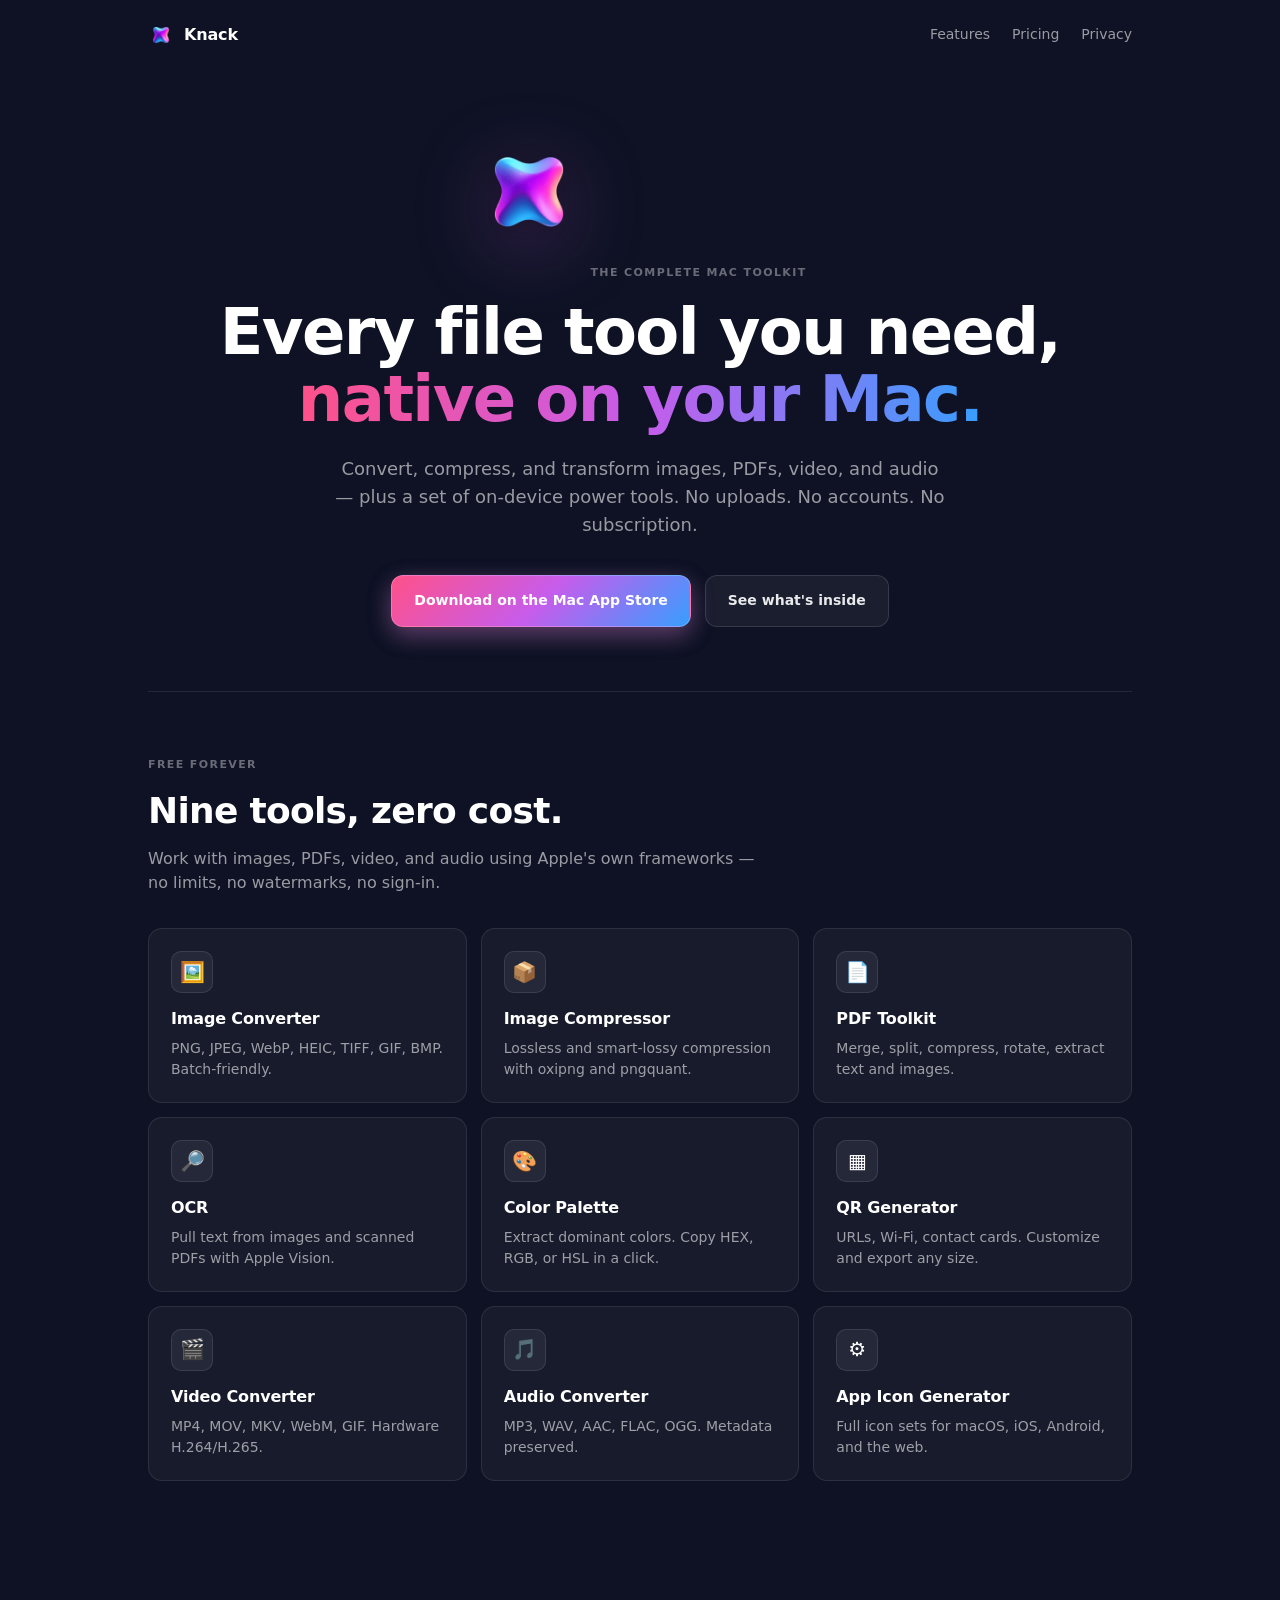
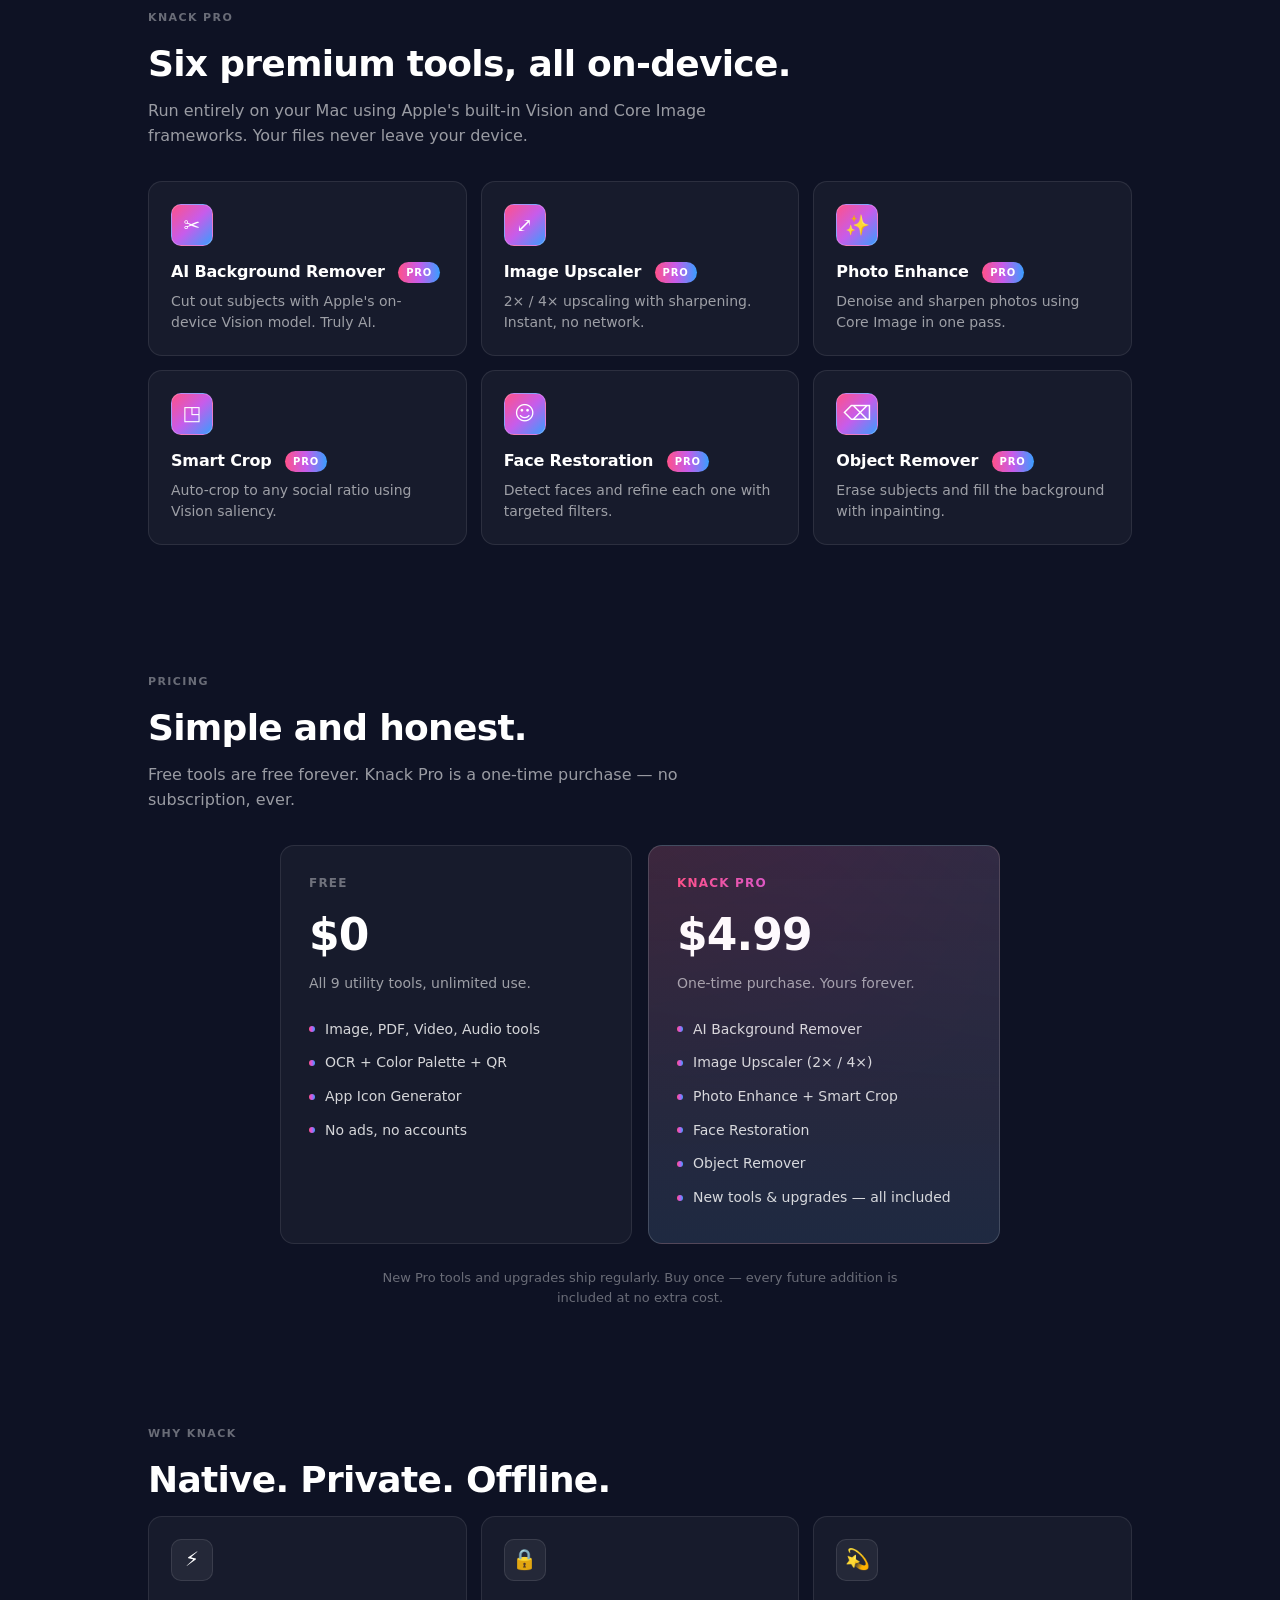
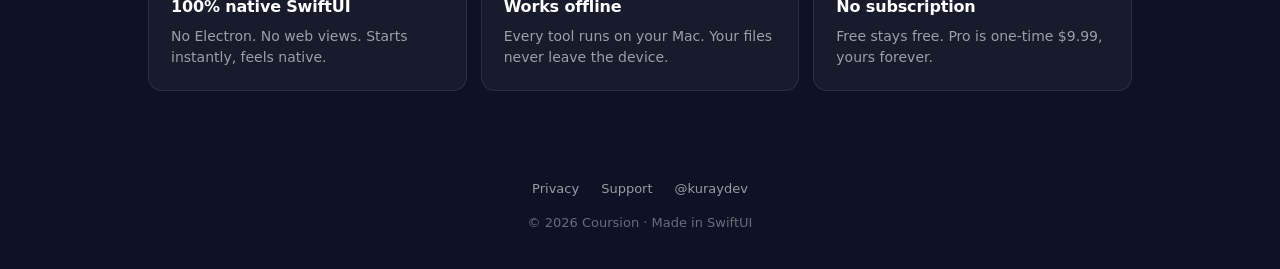
==== index.html @ 50372d1b "copy: drop 'AI' label from filter-based tools, price $4.99, add 'more to come' note Only tools genui" ====
<!doctype html>
<html lang="en">
<head>
  <meta charset="utf-8" />
  <meta name="viewport" content="width=device-width, initial-scale=1" />
  <title>Knack — The complete Mac toolkit</title>
  <meta name="description" content="15 native Mac tools for images, PDFs, video, and audio. Runs on-device. No uploads, no accounts, no subscription." />
  <link rel="icon" type="image/png" href="icon.png" />
  <link rel="apple-touch-icon" href="icon.png" />
  <link rel="stylesheet" href="styles.css" />
  <meta property="og:title" content="Knack — The complete Mac toolkit" />
  <meta property="og:description" content="15 native Mac tools. On-device. No uploads. No subscription. One-time $4.99." />
  <meta property="og:image" content="icon.png" />
  <meta name="theme-color" content="#0E1224" />
</head>
<body>
  <div class="bg"></div>

  <div class="container">
    <nav class="top">
      <div class="brand">
        <img src="icon.png" alt="Knack" />
        <span>Knack</span>
      </div>
      <div class="links">
        <a href="#features">Features</a>
        <a href="#pricing">Pricing</a>
        <a href="privacy.html">Privacy</a>
      </div>
    </nav>

    <header class="hero">
      <img class="app-icon" src="icon.png" alt="Knack app icon" />
      <div class="eyebrow">The complete Mac toolkit</div>
      <h1>Every file tool you need,<br /><span class="grad">native on your Mac.</span></h1>
      <p class="sub">
        Convert, compress, and transform images, PDFs, video, and audio — plus a
        set of on-device power tools. No uploads. No accounts. No subscription.
      </p>
      <div class="cta-row">
        <a class="btn primary" href="#" aria-disabled="true">Download on the Mac App Store</a>
        <a class="btn outline" href="#features">See what's inside</a>
      </div>
    </header>

    <hr class="sep" />

    <section id="features">
      <div class="section-label">Free forever</div>
      <h2>Nine tools, zero cost.</h2>
      <p class="lede">Work with images, PDFs, video, and audio using Apple's own frameworks — no limits, no watermarks, no sign-in.</p>

      <div class="grid">
        <div class="card">
          <div class="tile">🖼️</div>
          <h3>Image Converter</h3>
          <p>PNG, JPEG, WebP, HEIC, TIFF, GIF, BMP. Batch-friendly.</p>
        </div>
        <div class="card">
          <div class="tile">📦</div>
          <h3>Image Compressor</h3>
          <p>Lossless and smart-lossy compression with oxipng and pngquant.</p>
        </div>
        <div class="card">
          <div class="tile">📄</div>
          <h3>PDF Toolkit</h3>
          <p>Merge, split, compress, rotate, extract text and images.</p>
        </div>
        <div class="card">
          <div class="tile">🔎</div>
          <h3>OCR</h3>
          <p>Pull text from images and scanned PDFs with Apple Vision.</p>
        </div>
        <div class="card">
          <div class="tile">🎨</div>
          <h3>Color Palette</h3>
          <p>Extract dominant colors. Copy HEX, RGB, or HSL in a click.</p>
        </div>
        <div class="card">
          <div class="tile">▦</div>
          <h3>QR Generator</h3>
          <p>URLs, Wi-Fi, contact cards. Customize and export any size.</p>
        </div>
        <div class="card">
          <div class="tile">🎬</div>
          <h3>Video Converter</h3>
          <p>MP4, MOV, MKV, WebM, GIF. Hardware H.264/H.265.</p>
        </div>
        <div class="card">
          <div class="tile">🎵</div>
          <h3>Audio Converter</h3>
          <p>MP3, WAV, AAC, FLAC, OGG. Metadata preserved.</p>
        </div>
        <div class="card">
          <div class="tile">⚙️</div>
          <h3>App Icon Generator</h3>
          <p>Full icon sets for macOS, iOS, Android, and the web.</p>
        </div>
      </div>
    </section>

    <section>
      <div class="section-label">Knack Pro</div>
      <h2>Six premium tools, all on-device.</h2>
      <p class="lede">Run entirely on your Mac using Apple's built-in Vision and Core Image frameworks. Your files never leave your device.</p>

      <div class="grid">
        <div class="card">
          <div class="tile brand">✂︎</div>
          <h3>AI Background Remover <span class="pro-pill">Pro</span></h3>
          <p>Cut out subjects with Apple's on-device Vision model. Truly AI.</p>
        </div>
        <div class="card">
          <div class="tile brand">⤢</div>
          <h3>Image Upscaler <span class="pro-pill">Pro</span></h3>
          <p>2× / 4× upscaling with sharpening. Instant, no network.</p>
        </div>
        <div class="card">
          <div class="tile brand">✨</div>
          <h3>Photo Enhance <span class="pro-pill">Pro</span></h3>
          <p>Denoise and sharpen photos using Core Image in one pass.</p>
        </div>
        <div class="card">
          <div class="tile brand">◳</div>
          <h3>Smart Crop <span class="pro-pill">Pro</span></h3>
          <p>Auto-crop to any social ratio using Vision saliency.</p>
        </div>
        <div class="card">
          <div class="tile brand">☺</div>
          <h3>Face Restoration <span class="pro-pill">Pro</span></h3>
          <p>Detect faces and refine each one with targeted filters.</p>
        </div>
        <div class="card">
          <div class="tile brand">⌫</div>
          <h3>Object Remover <span class="pro-pill">Pro</span></h3>
          <p>Erase subjects and fill the background with inpainting.</p>
        </div>
      </div>
    </section>

    <section id="pricing">
      <div class="section-label">Pricing</div>
      <h2>Simple and honest.</h2>
      <p class="lede">Free tools are free forever. Knack Pro is a one-time purchase — no subscription, ever.</p>

      <div class="price-wrap">
        <div class="price">
          <div class="tier">Free</div>
          <div class="amount">$0</div>
          <p class="note">All 9 utility tools, unlimited use.</p>
          <ul>
            <li>Image, PDF, Video, Audio tools</li>
            <li>OCR + Color Palette + QR</li>
            <li>App Icon Generator</li>
            <li>No ads, no accounts</li>
          </ul>
        </div>
        <div class="price pro">
          <div class="tier">Knack Pro</div>
          <div class="amount">$4.99</div>
          <p class="note">One-time purchase. Yours forever.</p>
          <ul>
            <li>AI Background Remover</li>
            <li>Image Upscaler (2× / 4×)</li>
            <li>Photo Enhance + Smart Crop</li>
            <li>Face Restoration</li>
            <li>Object Remover</li>
            <li>New tools &amp; upgrades — all included</li>
          </ul>
        </div>
      </div>

      <p style="text-align:center;color:var(--text-tertiary);font-size:13px;margin-top:24px;max-width:560px;margin-left:auto;margin-right:auto;">
        New Pro tools and upgrades ship regularly. Buy once — every future addition is
        included at no extra cost.
      </p>
    </section>

    <section class="tight">
      <div class="section-label">Why Knack</div>
      <h2>Native. Private. Offline.</h2>
      <div class="grid">
        <div class="card">
          <div class="tile">⚡️</div>
          <h3>100% native SwiftUI</h3>
          <p>No Electron. No web views. Starts instantly, feels native.</p>
        </div>
        <div class="card">
          <div class="tile">🔒</div>
          <h3>Works offline</h3>
          <p>Every tool runs on your Mac. Your files never leave the device.</p>
        </div>
        <div class="card">
          <div class="tile">💫</div>
          <h3>No subscription</h3>
          <p>Free stays free. Pro is one-time $9.99, yours forever.</p>
        </div>
      </div>
    </section>

    <footer>
      <div class="links">
        <a href="privacy.html">Privacy</a>
        <a href="mailto:kuraydev.io@gmail.com">Support</a>
        <a href="https://x.com/kuraydev" target="_blank" rel="noopener">@kuraydev</a>
      </div>
      <div>© 2026 Coursion · Made in SwiftUI</div>
    </footer>
  </div>
</body>
</html>
---- styles.css ----
/* ─── Knack landing — theme mirrors Sources/Knack/Theme.swift ─── */

:root {
  --bg-top:    #0E1224;
  --bg-mid:    #131530;
  --bg-bottom: #170F31;

  --text-primary:   #ffffff;
  --text-secondary: rgba(255, 255, 255, 0.58);
  --text-tertiary:  rgba(255, 255, 255, 0.38);

  --card-fill:        rgba(255, 255, 255, 0.04);
  --card-fill-strong: rgba(255, 255, 255, 0.06);
  --card-stroke:      rgba(255, 255, 255, 0.09);

  --brand-pink:   #FF5189;
  --brand-purple: #C75CEB;
  --brand-blue:   #389EFF;

  --brand-gradient:
    linear-gradient(90deg, var(--brand-pink), var(--brand-purple), var(--brand-blue));
  --brand-gradient-diag:
    linear-gradient(135deg, var(--brand-pink), var(--brand-purple), var(--brand-blue));
  --brand-soft:
    linear-gradient(90deg, rgba(255, 82, 140, 0.22), rgba(56, 158, 255, 0.22));

  --radius-card: 14px;
  --radius-btn:  12px;
}

* { box-sizing: border-box; }

html, body {
  margin: 0;
  padding: 0;
  background: var(--bg-top);
  color: var(--text-primary);
  font-family: -apple-system, BlinkMacSystemFont, "SF Pro Display", "SF Pro Text",
               "Inter", system-ui, sans-serif;
  font-size: 16px;
  line-height: 1.55;
  -webkit-font-smoothing: antialiased;
  -moz-osx-font-smoothing: grayscale;
}

/* ─── background: gradient + soft colored blooms ─── */

.bg {
  position: fixed;
  inset: 0;
  z-index: -1;
  background:
    radial-gradient(circle at 5% 0%,
      rgba(140, 77, 242, 0.22), transparent 52%),
    radial-gradient(circle at 100% 100%,
      rgba(255, 77, 140, 0.18), transparent 56%),
    radial-gradient(circle at 100% 20%,
      rgba(51, 141, 255, 0.12), transparent 46%),
    linear-gradient(135deg,
      var(--bg-top) 0%, var(--bg-mid) 50%, var(--bg-bottom) 100%);
}

/* ─── layout ─── */

.container {
  max-width: 1040px;
  margin: 0 auto;
  padding: 0 28px;
}

nav.top {
  display: flex;
  align-items: center;
  justify-content: space-between;
  padding: 22px 0 8px;
}

nav.top .brand {
  display: flex;
  align-items: center;
  gap: 10px;
  font-weight: 600;
  letter-spacing: -0.01em;
}

nav.top .brand img {
  width: 26px;
  height: 26px;
  border-radius: 6px;
}

nav.top .links {
  display: flex;
  gap: 22px;
}

nav.top a {
  color: var(--text-secondary);
  text-decoration: none;
  font-size: 14px;
  font-weight: 500;
  transition: color 0.15s;
}
nav.top a:hover { color: var(--text-primary); }

/* ─── hero ─── */

.hero {
  text-align: center;
  padding: 80px 0 64px;
}

.hero .app-icon {
  width: 112px;
  height: 112px;
  border-radius: 24px;
  margin-bottom: 28px;
  filter: drop-shadow(0 16px 40px rgba(199, 92, 235, 0.35))
          drop-shadow(0 4px 12px rgba(0, 0, 0, 0.4));
}

.hero .eyebrow {
  display: inline-block;
  font-size: 11px;
  font-weight: 600;
  letter-spacing: 1.4px;
  text-transform: uppercase;
  color: var(--text-tertiary);
  margin-bottom: 18px;
}

.hero h1 {
  font-size: clamp(40px, 6vw, 64px);
  font-weight: 700;
  letter-spacing: -0.025em;
  line-height: 1.05;
  margin: 0 0 22px;
}

.hero h1 .grad {
  background: var(--brand-gradient);
  -webkit-background-clip: text;
  background-clip: text;
  color: transparent;
}

.hero p.sub {
  font-size: 18px;
  color: var(--text-secondary);
  max-width: 620px;
  margin: 0 auto 36px;
}

/* ─── buttons ─── */

.cta-row {
  display: flex;
  gap: 14px;
  justify-content: center;
  flex-wrap: wrap;
}

.btn {
  display: inline-flex;
  align-items: center;
  gap: 10px;
  padding: 14px 22px;
  border-radius: var(--radius-btn);
  font-size: 14px;
  font-weight: 600;
  text-decoration: none;
  color: #fff;
  border: 1px solid rgba(255, 255, 255, 0.22);
  cursor: pointer;
  transition: transform 0.12s ease, opacity 0.12s ease;
}

.btn.primary {
  background: var(--brand-gradient-diag);
  box-shadow:
    0 8px 24px rgba(255, 82, 140, 0.32),
    0 8px 24px rgba(56, 158, 255, 0.22);
}

.btn.primary:hover { transform: translateY(-1px); }
.btn.primary:active { transform: translateY(0) scale(0.98); }

.btn.outline {
  background: rgba(255, 255, 255, 0.05);
  border-color: rgba(255, 255, 255, 0.12);
  color: rgba(255, 255, 255, 0.9);
}
.btn.outline:hover { background: rgba(255, 255, 255, 0.09); }

/* ─── section headers ─── */

.section-label {
  font-size: 11px;
  font-weight: 600;
  letter-spacing: 1.4px;
  text-transform: uppercase;
  color: var(--text-tertiary);
  margin-bottom: 10px;
}

section h2 {
  font-size: clamp(28px, 4vw, 36px);
  font-weight: 700;
  letter-spacing: -0.02em;
  margin: 0 0 8px;
}

section p.lede {
  color: var(--text-secondary);
  margin: 0 0 32px;
  max-width: 620px;
}

/* ─── card grids ─── */

.grid {
  display: grid;
  gap: 14px;
  grid-template-columns: repeat(auto-fit, minmax(260px, 1fr));
}

.card {
  background: var(--card-fill);
  border: 1px solid var(--card-stroke);
  border-radius: var(--radius-card);
  padding: 22px;
  transition: background 0.2s, transform 0.2s, border-color 0.2s;
}

.card:hover {
  background: var(--card-fill-strong);
  border-color: rgba(255, 255, 255, 0.14);
  transform: translateY(-2px);
}

.card .tile {
  width: 42px;
  height: 42px;
  border-radius: 10px;
  display: grid;
  place-items: center;
  margin-bottom: 14px;
  background: rgba(255, 255, 255, 0.06);
  border: 1px solid rgba(255, 255, 255, 0.10);
  font-size: 20px;
}

.card .tile.brand { background: var(--brand-gradient-diag); border-color: rgba(255,255,255,0.22); }

.card h3 {
  font-size: 16px;
  margin: 0 0 6px;
  font-weight: 600;
  letter-spacing: -0.01em;
}

.card p {
  margin: 0;
  color: var(--text-secondary);
  font-size: 14px;
  line-height: 1.5;
}

.card .pro-pill {
  display: inline-block;
  font-size: 10px;
  font-weight: 600;
  letter-spacing: 0.8px;
  text-transform: uppercase;
  padding: 3px 8px;
  border-radius: 999px;
  background: var(--brand-gradient);
  margin-left: 8px;
  vertical-align: middle;
}

/* ─── pricing ─── */

.price-wrap {
  display: grid;
  gap: 16px;
  grid-template-columns: 1fr 1fr;
  max-width: 720px;
  margin: 0 auto;
}

@media (max-width: 640px) {
  .price-wrap { grid-template-columns: 1fr; }
}

.price {
  background: var(--card-fill);
  border: 1px solid var(--card-stroke);
  border-radius: var(--radius-card);
  padding: 28px;
}

.price.pro {
  background:
    linear-gradient(180deg, rgba(255, 82, 140, 0.10), rgba(56, 158, 255, 0.08)),
    var(--card-fill-strong);
  border-color: rgba(255, 255, 255, 0.16);
  position: relative;
  overflow: hidden;
}

.price.pro::before {
  content: "";
  position: absolute;
  inset: 0;
  background: var(--brand-gradient);
  mask: linear-gradient(#000, transparent 70%);
  opacity: 0.05;
  pointer-events: none;
}

.price .tier {
  font-size: 12px;
  font-weight: 600;
  letter-spacing: 1.2px;
  text-transform: uppercase;
  color: var(--text-tertiary);
}

.price.pro .tier {
  background: var(--brand-gradient);
  -webkit-background-clip: text;
  background-clip: text;
  color: transparent;
}

.price .amount {
  font-size: 44px;
  font-weight: 700;
  letter-spacing: -0.02em;
  margin: 8px 0 4px;
}

.price .note {
  color: var(--text-secondary);
  font-size: 14px;
  margin: 0 0 18px;
}

.price ul {
  list-style: none;
  padding: 0;
  margin: 0;
}

.price li {
  padding: 6px 0;
  color: rgba(255, 255, 255, 0.82);
  font-size: 14px;
  display: flex;
  align-items: center;
  gap: 10px;
}

.price li::before {
  content: "";
  width: 6px;
  height: 6px;
  border-radius: 50%;
  background: var(--brand-gradient);
  flex-shrink: 0;
}

/* ─── section spacing ─── */

section {
  padding: 64px 0;
}

section.tight { padding: 40px 0; }

hr.sep {
  border: 0;
  height: 1px;
  background: var(--card-stroke);
  margin: 0;
}

/* ─── footer ─── */

footer {
  padding: 48px 0 36px;
  color: var(--text-tertiary);
  font-size: 13px;
  text-align: center;
}

footer .links {
  display: flex;
  justify-content: center;
  gap: 22px;
  margin-bottom: 14px;
}

footer a {
  color: var(--text-secondary);
  text-decoration: none;
}
footer a:hover { color: var(--text-primary); }

/* ─── prose (privacy page) ─── */

.prose {
  max-width: 720px;
  margin: 0 auto;
  padding: 40px 0 24px;
}

.prose h1 {
  font-size: clamp(32px, 4.5vw, 44px);
  font-weight: 700;
  letter-spacing: -0.02em;
  margin: 0 0 8px;
}

.prose .updated {
  color: var(--text-tertiary);
  font-size: 13px;
  margin-bottom: 32px;
}

.prose h2 {
  font-size: 20px;
  font-weight: 600;
  letter-spacing: -0.01em;
  margin: 36px 0 10px;
}

.prose p, .prose li {
  color: rgba(255, 255, 255, 0.78);
  font-size: 15.5px;
  line-height: 1.65;
}

.prose strong { color: var(--text-primary); }

.prose a {
  color: #fff;
  text-decoration: underline;
  text-decoration-color: rgba(199, 92, 235, 0.6);
  text-underline-offset: 3px;
}

.prose a:hover {
  text-decoration-color: var(--brand-pink);
}
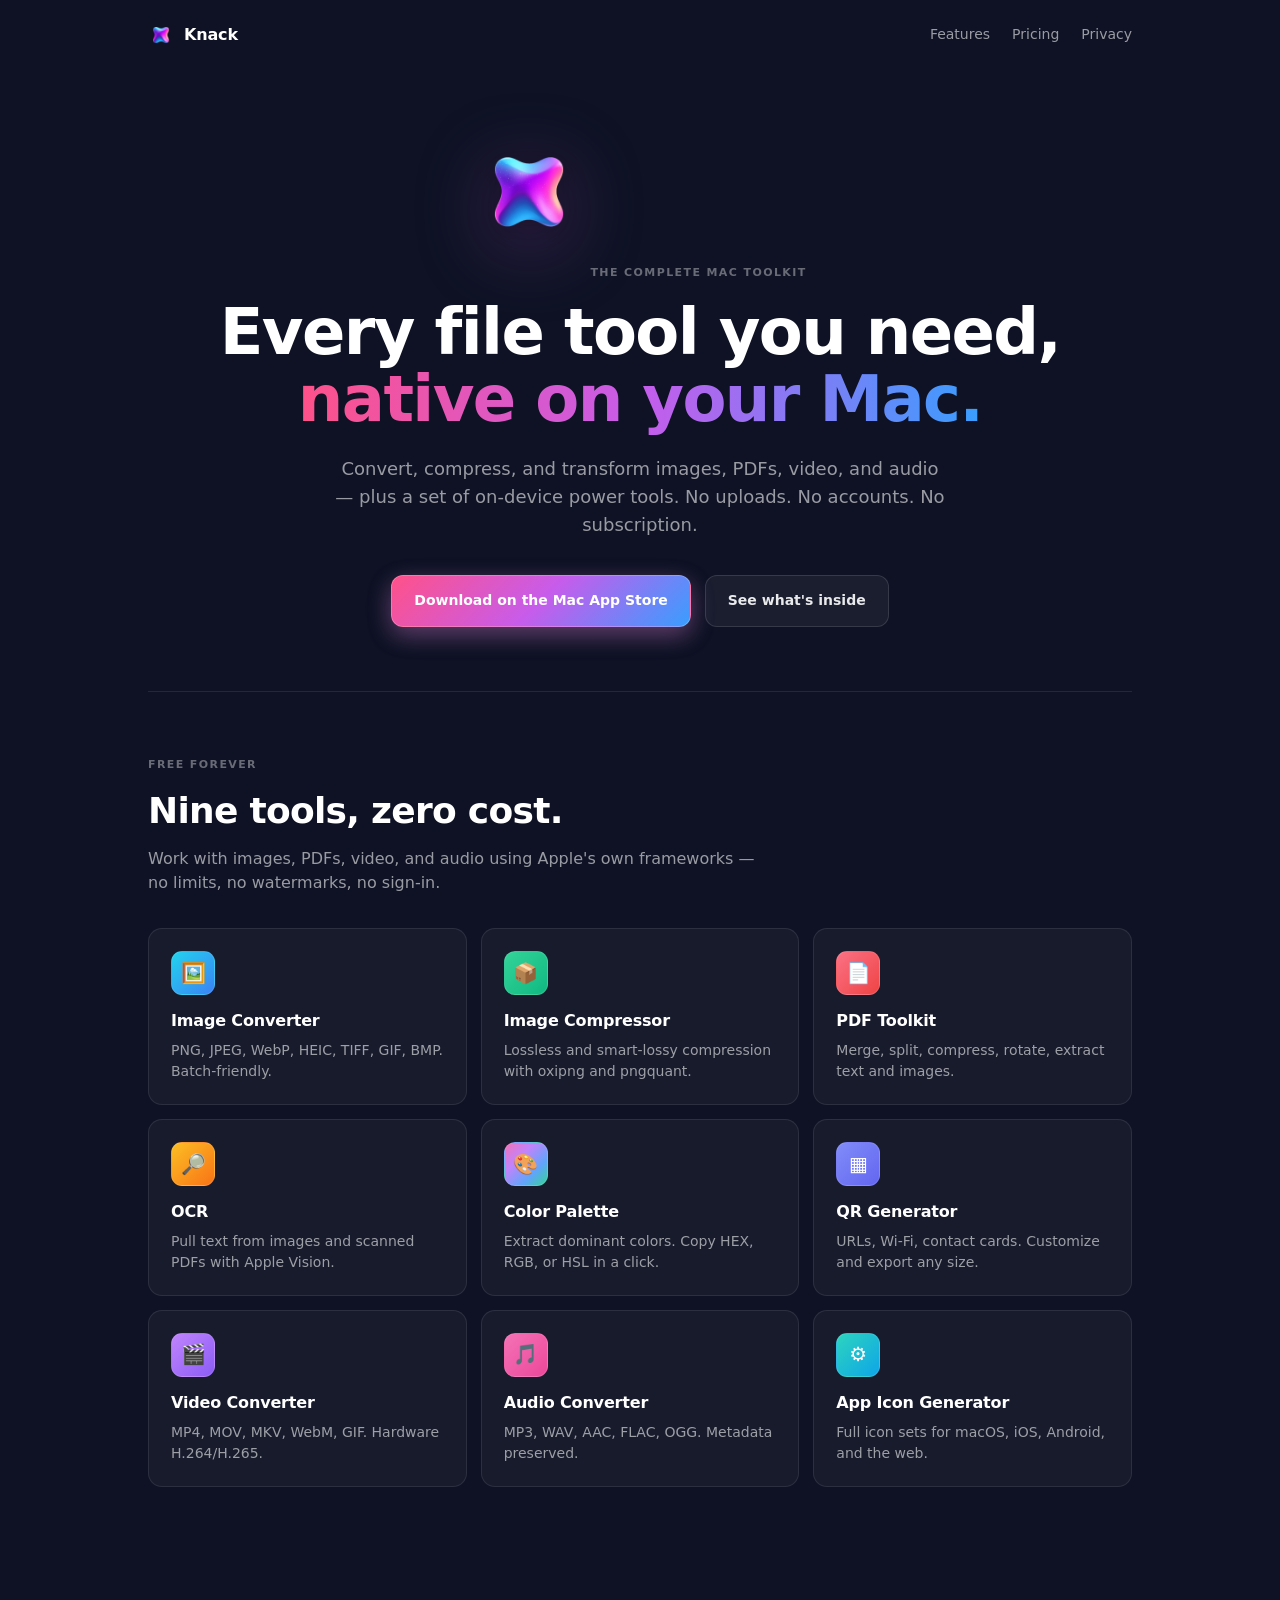
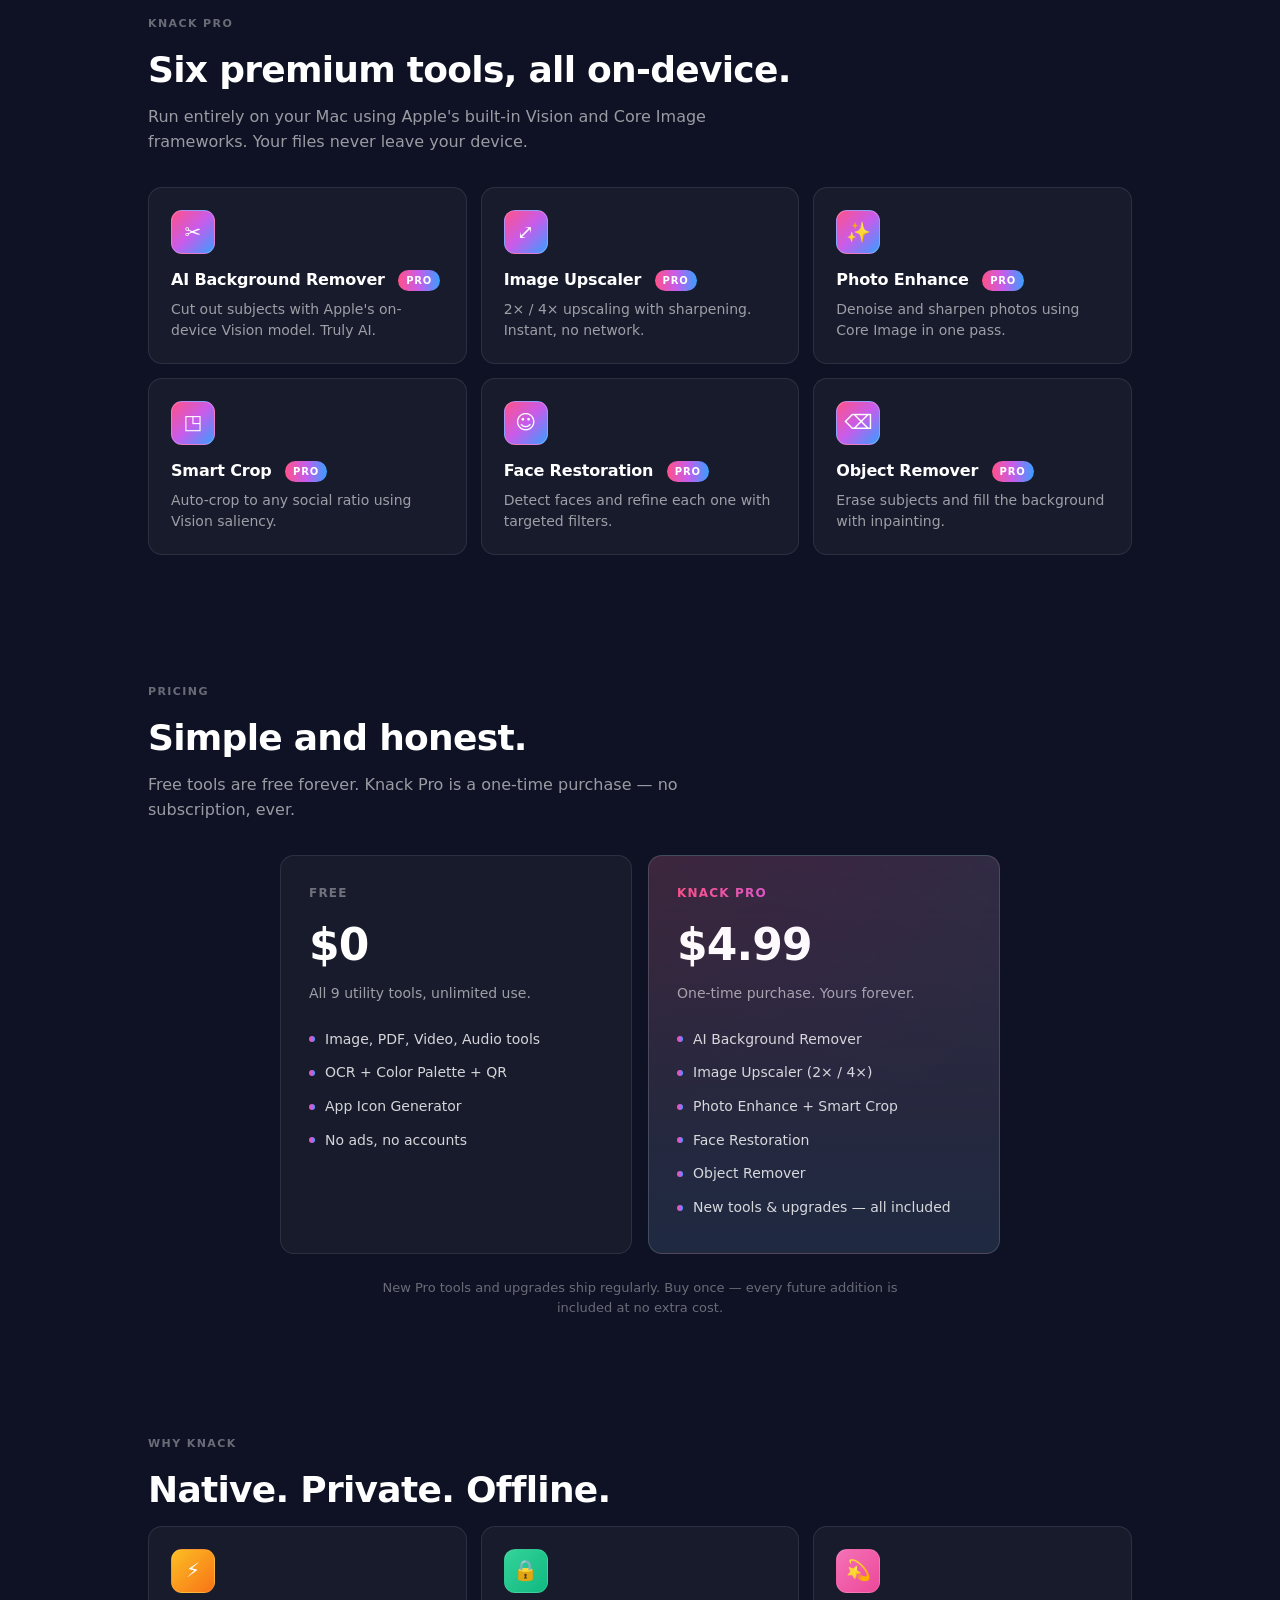
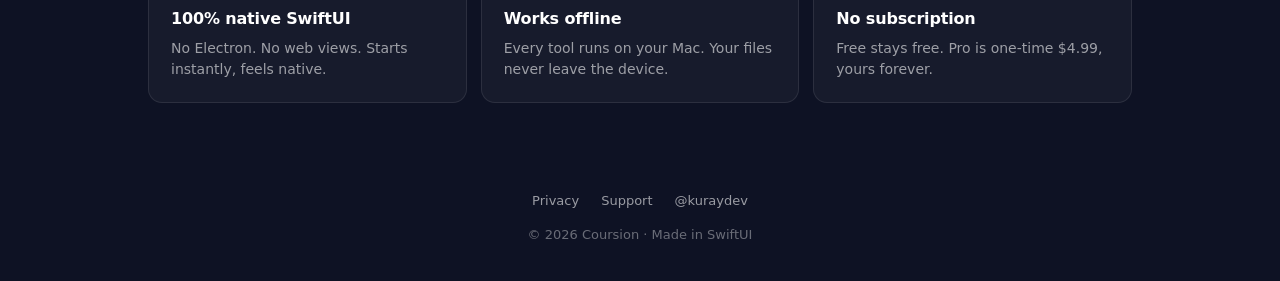
==== commit 434c0382: "ui: colored tool tiles with hover lift, glow, and tilt Each tile now has a category-coded gradient (" ====
--- a/index.html
+++ b/index.html
@@ -52,47 +52,47 @@
 
       <div class="grid">
         <div class="card">
-          <div class="tile">🖼️</div>
+          <div class="tile c-cyan">🖼️</div>
           <h3>Image Converter</h3>
           <p>PNG, JPEG, WebP, HEIC, TIFF, GIF, BMP. Batch-friendly.</p>
         </div>
         <div class="card">
-          <div class="tile">📦</div>
+          <div class="tile c-green">📦</div>
           <h3>Image Compressor</h3>
           <p>Lossless and smart-lossy compression with oxipng and pngquant.</p>
         </div>
         <div class="card">
-          <div class="tile">📄</div>
+          <div class="tile c-red">📄</div>
           <h3>PDF Toolkit</h3>
           <p>Merge, split, compress, rotate, extract text and images.</p>
         </div>
         <div class="card">
-          <div class="tile">🔎</div>
+          <div class="tile c-amber">🔎</div>
           <h3>OCR</h3>
           <p>Pull text from images and scanned PDFs with Apple Vision.</p>
         </div>
         <div class="card">
-          <div class="tile">🎨</div>
+          <div class="tile c-rainbow">🎨</div>
           <h3>Color Palette</h3>
           <p>Extract dominant colors. Copy HEX, RGB, or HSL in a click.</p>
         </div>
         <div class="card">
-          <div class="tile">▦</div>
+          <div class="tile c-indigo">▦</div>
           <h3>QR Generator</h3>
           <p>URLs, Wi-Fi, contact cards. Customize and export any size.</p>
         </div>
         <div class="card">
-          <div class="tile">🎬</div>
+          <div class="tile c-violet">🎬</div>
           <h3>Video Converter</h3>
           <p>MP4, MOV, MKV, WebM, GIF. Hardware H.264/H.265.</p>
         </div>
         <div class="card">
-          <div class="tile">🎵</div>
+          <div class="tile c-pink">🎵</div>
           <h3>Audio Converter</h3>
           <p>MP3, WAV, AAC, FLAC, OGG. Metadata preserved.</p>
         </div>
         <div class="card">
-          <div class="tile">⚙️</div>
+          <div class="tile c-teal">⚙️</div>
           <h3>App Icon Generator</h3>
           <p>Full icon sets for macOS, iOS, Android, and the web.</p>
         </div>
@@ -181,19 +181,19 @@
       <h2>Native. Private. Offline.</h2>
       <div class="grid">
         <div class="card">
-          <div class="tile">⚡️</div>
+          <div class="tile c-amber">⚡️</div>
           <h3>100% native SwiftUI</h3>
           <p>No Electron. No web views. Starts instantly, feels native.</p>
         </div>
         <div class="card">
-          <div class="tile">🔒</div>
+          <div class="tile c-green">🔒</div>
           <h3>Works offline</h3>
           <p>Every tool runs on your Mac. Your files never leave the device.</p>
         </div>
         <div class="card">
-          <div class="tile">💫</div>
+          <div class="tile c-pink">💫</div>
           <h3>No subscription</h3>
-          <p>Free stays free. Pro is one-time $9.99, yours forever.</p>
+          <p>Free stays free. Pro is one-time $4.99, yours forever.</p>
         </div>
       </div>
     </section>
--- a/styles.css
+++ b/styles.css
@@ -225,32 +225,104 @@
 }
 
 .card {
+  position: relative;
   background: var(--card-fill);
   border: 1px solid var(--card-stroke);
   border-radius: var(--radius-card);
   padding: 22px;
-  transition: background 0.2s, transform 0.2s, border-color 0.2s;
-}
+  overflow: hidden;
+  transition:
+    background 0.25s ease,
+    border-color 0.25s ease,
+    transform 0.35s cubic-bezier(0.2, 0.8, 0.2, 1),
+    box-shadow 0.35s ease;
+}
+
+/* Soft glow overlay that fades in on hover, tinted by each tile's accent */
+.card::before {
+  content: "";
+  position: absolute;
+  inset: 0;
+  border-radius: inherit;
+  background:
+    radial-gradient(circle at 0% 0%, var(--tile-glow, transparent), transparent 65%);
+  opacity: 0;
+  transition: opacity 0.4s ease;
+  pointer-events: none;
+  z-index: 0;
+}
+
+.card > * { position: relative; z-index: 1; }
 
 .card:hover {
   background: var(--card-fill-strong);
-  border-color: rgba(255, 255, 255, 0.14);
-  transform: translateY(-2px);
-}
+  border-color: rgba(255, 255, 255, 0.18);
+  transform: translateY(-4px);
+  box-shadow:
+    0 14px 32px rgba(0, 0, 0, 0.28),
+    0 0 0 1px var(--tile-ring, rgba(255, 255, 255, 0.08));
+}
+
+.card:hover::before { opacity: 0.55; }
 
 .card .tile {
-  width: 42px;
-  height: 42px;
-  border-radius: 10px;
+  width: 44px;
+  height: 44px;
+  border-radius: 11px;
   display: grid;
   place-items: center;
   margin-bottom: 14px;
   background: rgba(255, 255, 255, 0.06);
   border: 1px solid rgba(255, 255, 255, 0.10);
   font-size: 20px;
-}
-
-.card .tile.brand { background: var(--brand-gradient-diag); border-color: rgba(255,255,255,0.22); }
+  transition:
+    transform 0.35s cubic-bezier(0.2, 0.8, 0.2, 1),
+    box-shadow 0.35s ease,
+    border-color 0.25s ease;
+}
+
+.card:hover .tile {
+  transform: translateY(-1px) scale(1.06) rotate(-3deg);
+  border-color: rgba(255, 255, 255, 0.24);
+  box-shadow:
+    0 10px 24px var(--tile-glow, rgba(199, 92, 235, 0.4)),
+    inset 0 0 0 1px rgba(255, 255, 255, 0.06);
+}
+
+/* ─── tile color variants ─── */
+
+.tile.c-cyan    { background: linear-gradient(135deg, #22D3EE, #3B82F6); }
+.tile.c-green   { background: linear-gradient(135deg, #34D399, #10B981); }
+.tile.c-red     { background: linear-gradient(135deg, #FB7185, #EF4444); }
+.tile.c-amber   { background: linear-gradient(135deg, #FBBF24, #F97316); }
+.tile.c-rainbow { background: linear-gradient(135deg, #F472B6 0%, #C084FC 35%, #60A5FA 70%, #34D399 100%); }
+.tile.c-indigo  { background: linear-gradient(135deg, #818CF8, #6366F1); }
+.tile.c-violet  { background: linear-gradient(135deg, #C084FC, #8B5CF6); }
+.tile.c-pink    { background: linear-gradient(135deg, #F472B6, #EC4899); }
+.tile.c-teal    { background: linear-gradient(135deg, #2DD4BF, #0EA5E9); }
+
+/* Per-card glow color picked up by ::before + hover shadow */
+.card:has(.tile.c-cyan)    { --tile-glow: rgba(59, 130, 246, 0.45); --tile-ring: rgba(59, 130, 246, 0.28); }
+.card:has(.tile.c-green)   { --tile-glow: rgba(16, 185, 129, 0.45); --tile-ring: rgba(16, 185, 129, 0.26); }
+.card:has(.tile.c-red)     { --tile-glow: rgba(239, 68, 68, 0.45);  --tile-ring: rgba(239, 68, 68, 0.26); }
+.card:has(.tile.c-amber)   { --tile-glow: rgba(249, 115, 22, 0.45); --tile-ring: rgba(249, 115, 22, 0.26); }
+.card:has(.tile.c-rainbow) { --tile-glow: rgba(192, 132, 252, 0.45); --tile-ring: rgba(192, 132, 252, 0.26); }
+.card:has(.tile.c-indigo)  { --tile-glow: rgba(99, 102, 241, 0.45); --tile-ring: rgba(99, 102, 241, 0.26); }
+.card:has(.tile.c-violet)  { --tile-glow: rgba(139, 92, 246, 0.45); --tile-ring: rgba(139, 92, 246, 0.26); }
+.card:has(.tile.c-pink)    { --tile-glow: rgba(236, 72, 153, 0.45); --tile-ring: rgba(236, 72, 153, 0.26); }
+.card:has(.tile.c-teal)    { --tile-glow: rgba(14, 165, 233, 0.45); --tile-ring: rgba(14, 165, 233, 0.26); }
+.card:has(.tile.brand)     { --tile-glow: rgba(199, 92, 235, 0.5);  --tile-ring: rgba(199, 92, 235, 0.32); }
+
+.card .tile.brand {
+  background: var(--brand-gradient-diag);
+  border-color: rgba(255, 255, 255, 0.22);
+}
+
+@media (prefers-reduced-motion: reduce) {
+  .card, .card .tile, .card::before { transition: none !important; }
+  .card:hover { transform: none; }
+  .card:hover .tile { transform: none; }
+}
 
 .card h3 {
   font-size: 16px;
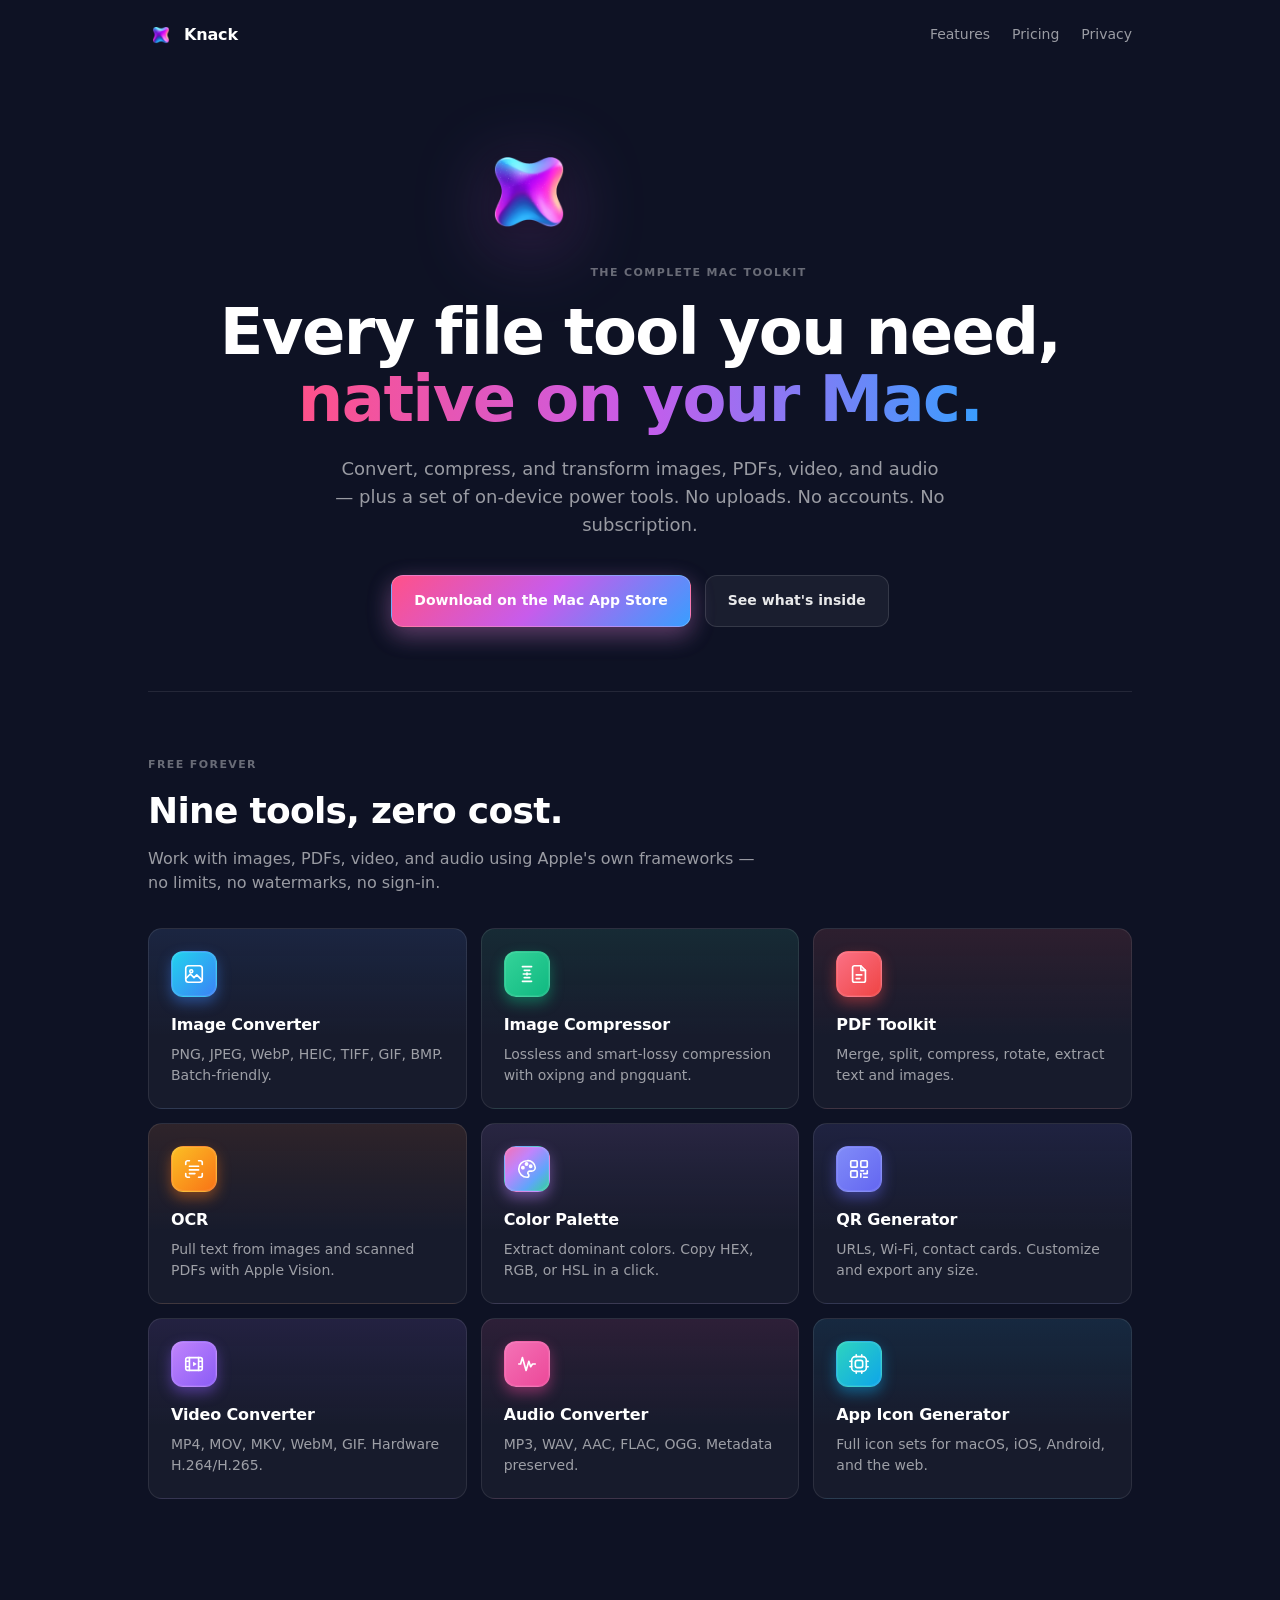
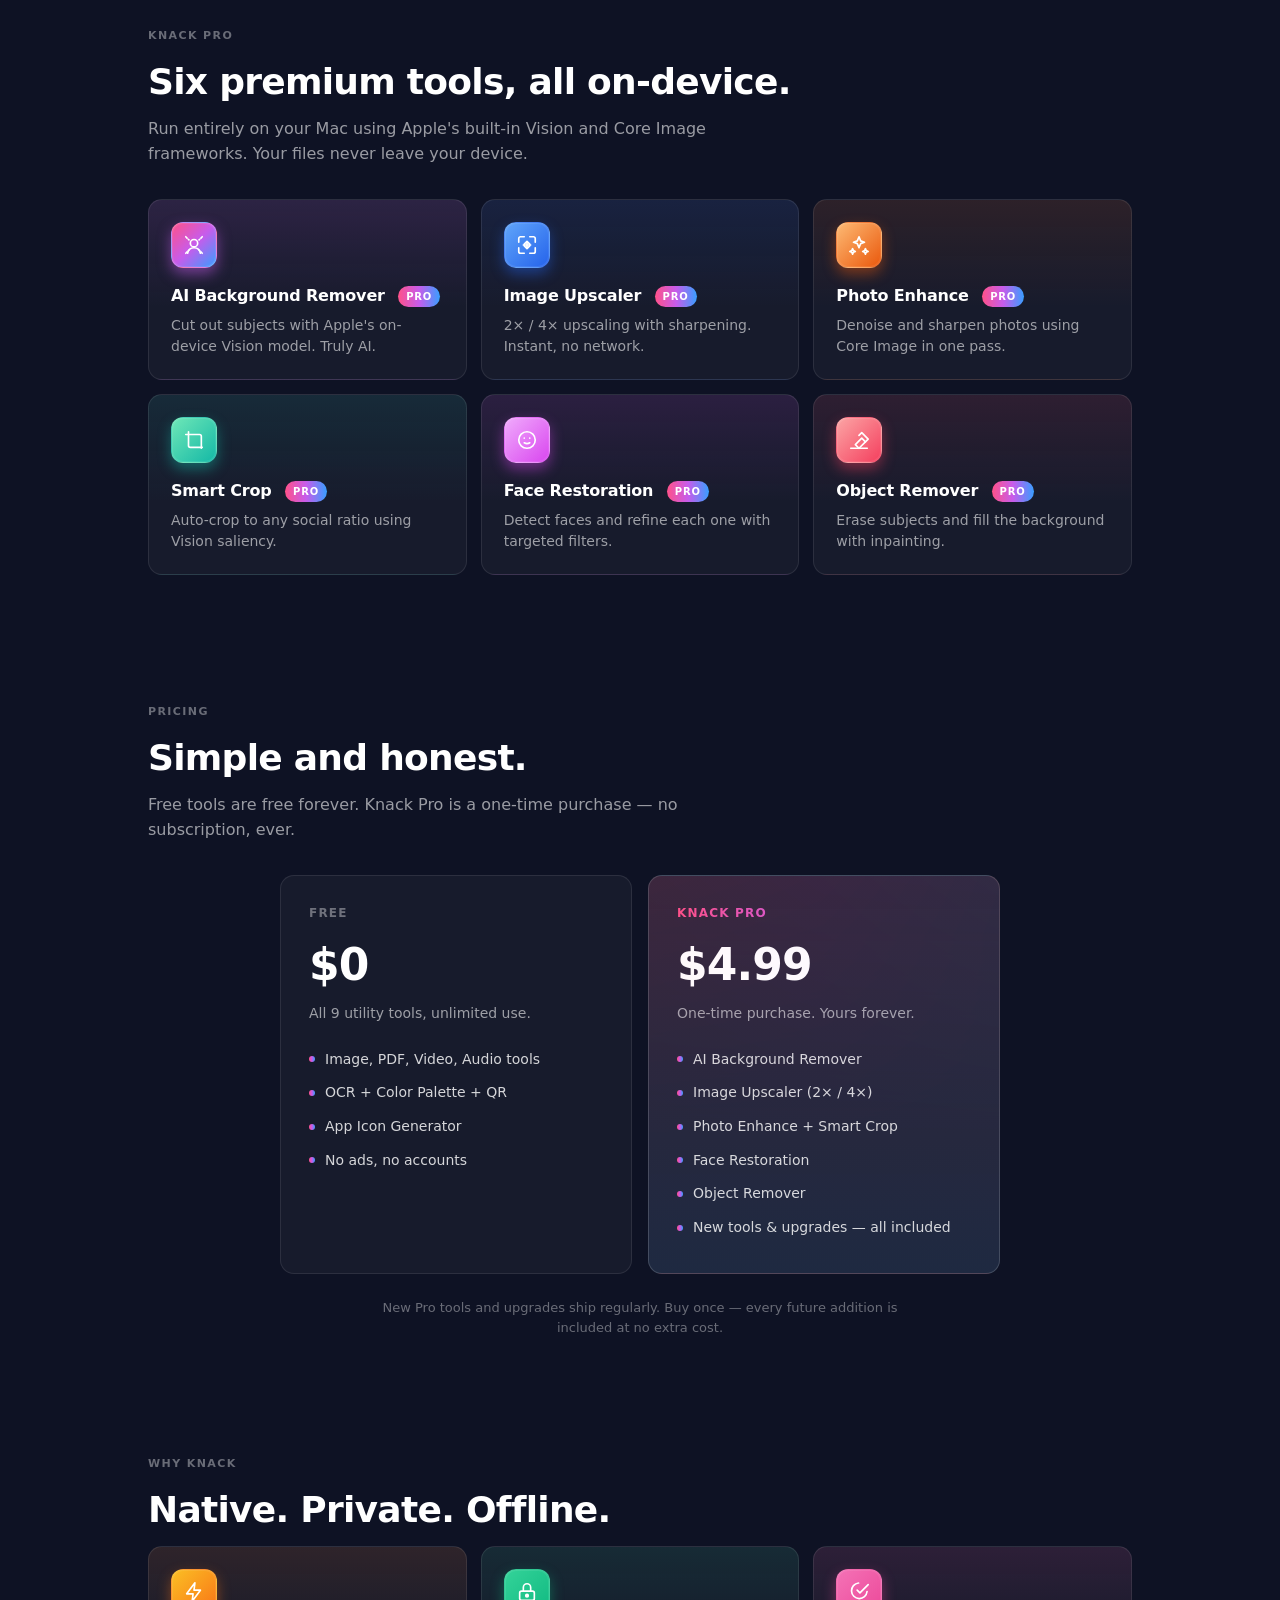
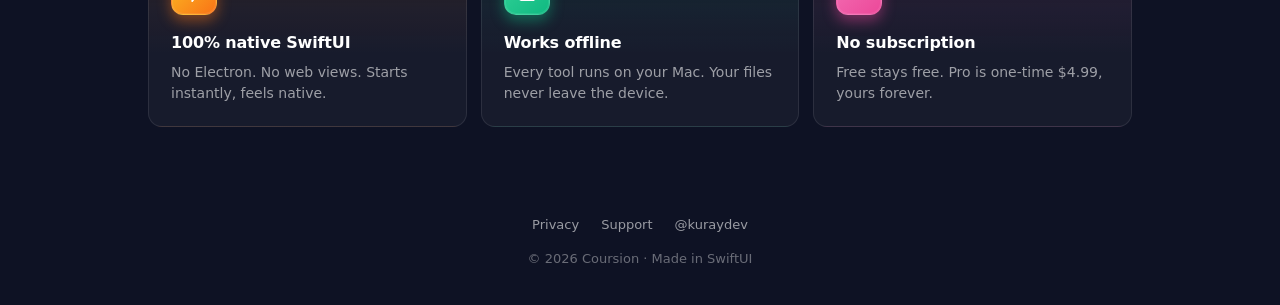
==== commit ae0d45f4: "ui: SVG icons for every tile + per-Pro-tool color + default card tint Replaced emoji glyphs (which r" ====
--- a/index.html
+++ b/index.html
@@ -52,47 +52,83 @@
 
       <div class="grid">
         <div class="card">
-          <div class="tile c-cyan">🖼️</div>
+          <div class="tile c-cyan">
+            <svg viewBox="0 0 24 24" fill="none" stroke="currentColor" stroke-width="1.8" stroke-linecap="round" stroke-linejoin="round" aria-hidden="true">
+              <rect x="3" y="3" width="18" height="18" rx="3"/><circle cx="9" cy="9" r="1.6"/><path d="M3 17l5-5 4 4 3-3 6 6"/>
+            </svg>
+          </div>
           <h3>Image Converter</h3>
           <p>PNG, JPEG, WebP, HEIC, TIFF, GIF, BMP. Batch-friendly.</p>
         </div>
         <div class="card">
-          <div class="tile c-green">📦</div>
+          <div class="tile c-green">
+            <svg viewBox="0 0 24 24" fill="none" stroke="currentColor" stroke-width="1.8" stroke-linecap="round" stroke-linejoin="round" aria-hidden="true">
+              <path d="M7 4h10M7 20h10M9 8h6M9 16h6"/><path d="M12 11v2"/><path d="M8 12h8"/>
+            </svg>
+          </div>
           <h3>Image Compressor</h3>
           <p>Lossless and smart-lossy compression with oxipng and pngquant.</p>
         </div>
         <div class="card">
-          <div class="tile c-red">📄</div>
+          <div class="tile c-red">
+            <svg viewBox="0 0 24 24" fill="none" stroke="currentColor" stroke-width="1.8" stroke-linecap="round" stroke-linejoin="round" aria-hidden="true">
+              <path d="M14 3H7a2 2 0 0 0-2 2v14a2 2 0 0 0 2 2h10a2 2 0 0 0 2-2V8z"/><path d="M14 3v5h5"/><path d="M9 13h6M9 17h4"/>
+            </svg>
+          </div>
           <h3>PDF Toolkit</h3>
           <p>Merge, split, compress, rotate, extract text and images.</p>
         </div>
         <div class="card">
-          <div class="tile c-amber">🔎</div>
+          <div class="tile c-amber">
+            <svg viewBox="0 0 24 24" fill="none" stroke="currentColor" stroke-width="1.8" stroke-linecap="round" stroke-linejoin="round" aria-hidden="true">
+              <path d="M3 7V5a2 2 0 0 1 2-2h2M17 3h2a2 2 0 0 1 2 2v2M21 17v2a2 2 0 0 1-2 2h-2M7 21H5a2 2 0 0 1-2-2v-2"/><path d="M7 9h10M7 13h10M7 17h6"/>
+            </svg>
+          </div>
           <h3>OCR</h3>
           <p>Pull text from images and scanned PDFs with Apple Vision.</p>
         </div>
         <div class="card">
-          <div class="tile c-rainbow">🎨</div>
+          <div class="tile c-rainbow">
+            <svg viewBox="0 0 24 24" fill="none" stroke="currentColor" stroke-width="1.8" stroke-linecap="round" stroke-linejoin="round" aria-hidden="true">
+              <path d="M12 3a9 9 0 0 0 0 18c1.1 0 2-.9 2-2 0-.5-.2-1-.6-1.4a1.95 1.95 0 0 1 1.4-3.3H17a4 4 0 0 0 4-4 8 8 0 0 0-9-7.3z"/><circle cx="7.5" cy="10.5" r="1.2" fill="currentColor"/><circle cx="11.5" cy="6.5" r="1.2" fill="currentColor"/><circle cx="16" cy="9" r="1.2" fill="currentColor"/>
+            </svg>
+          </div>
           <h3>Color Palette</h3>
           <p>Extract dominant colors. Copy HEX, RGB, or HSL in a click.</p>
         </div>
         <div class="card">
-          <div class="tile c-indigo">▦</div>
+          <div class="tile c-indigo">
+            <svg viewBox="0 0 24 24" fill="none" stroke="currentColor" stroke-width="1.8" stroke-linecap="round" stroke-linejoin="round" aria-hidden="true">
+              <rect x="3" y="3" width="7" height="7" rx="1"/><rect x="14" y="3" width="7" height="7" rx="1"/><rect x="3" y="14" width="7" height="7" rx="1"/><path d="M14 14h3M21 14v3M14 17v4M17 17h4M17 21h4"/>
+            </svg>
+          </div>
           <h3>QR Generator</h3>
           <p>URLs, Wi-Fi, contact cards. Customize and export any size.</p>
         </div>
         <div class="card">
-          <div class="tile c-violet">🎬</div>
+          <div class="tile c-violet">
+            <svg viewBox="0 0 24 24" fill="none" stroke="currentColor" stroke-width="1.8" stroke-linecap="round" stroke-linejoin="round" aria-hidden="true">
+              <rect x="3" y="5" width="18" height="14" rx="2"/><path d="M3 9h4M3 15h4M17 9h4M17 15h4M7 5v14M17 5v14"/><path d="M11 9.5v5l4-2.5z" fill="currentColor" stroke="none"/>
+            </svg>
+          </div>
           <h3>Video Converter</h3>
           <p>MP4, MOV, MKV, WebM, GIF. Hardware H.264/H.265.</p>
         </div>
         <div class="card">
-          <div class="tile c-pink">🎵</div>
+          <div class="tile c-pink">
+            <svg viewBox="0 0 24 24" fill="none" stroke="currentColor" stroke-width="1.8" stroke-linecap="round" stroke-linejoin="round" aria-hidden="true">
+              <path d="M3 12h2l2-7 4 14 3-10 2 6 2-3h3"/>
+            </svg>
+          </div>
           <h3>Audio Converter</h3>
           <p>MP3, WAV, AAC, FLAC, OGG. Metadata preserved.</p>
         </div>
         <div class="card">
-          <div class="tile c-teal">⚙️</div>
+          <div class="tile c-teal">
+            <svg viewBox="0 0 24 24" fill="none" stroke="currentColor" stroke-width="1.8" stroke-linecap="round" stroke-linejoin="round" aria-hidden="true">
+              <rect x="4" y="4" width="16" height="16" rx="4"/><rect x="8" y="8" width="8" height="8" rx="2"/><path d="M2 9h2M2 15h2M20 9h2M20 15h2M9 2v2M15 2v2M9 20v2M15 20v2"/>
+            </svg>
+          </div>
           <h3>App Icon Generator</h3>
           <p>Full icon sets for macOS, iOS, Android, and the web.</p>
         </div>
@@ -106,32 +142,56 @@
 
       <div class="grid">
         <div class="card">
-          <div class="tile brand">✂︎</div>
+          <div class="tile brand">
+            <svg viewBox="0 0 24 24" fill="none" stroke="currentColor" stroke-width="1.8" stroke-linecap="round" stroke-linejoin="round" aria-hidden="true">
+              <path d="M12 14a4 4 0 1 0 0-8 4 4 0 0 0 0 8z"/><path d="M5 21c.7-3.5 3.6-6 7-6s6.3 2.5 7 6"/><path d="M3 3l3.5 3.5M21 3l-3.5 3.5M3 21l3.5-3.5M21 21l-3.5-3.5" stroke-dasharray="2 2"/>
+            </svg>
+          </div>
           <h3>AI Background Remover <span class="pro-pill">Pro</span></h3>
           <p>Cut out subjects with Apple's on-device Vision model. Truly AI.</p>
         </div>
         <div class="card">
-          <div class="tile brand">⤢</div>
+          <div class="tile c-blue">
+            <svg viewBox="0 0 24 24" fill="none" stroke="currentColor" stroke-width="1.8" stroke-linecap="round" stroke-linejoin="round" aria-hidden="true">
+              <path d="M3 9V5a2 2 0 0 1 2-2h4M21 9V5a2 2 0 0 0-2-2h-4M3 15v4a2 2 0 0 0 2 2h4M21 15v4a2 2 0 0 1-2 2h-4"/><path d="M8 12h8M12 8v8M9 11l3-3 3 3M9 13l3 3 3-3"/>
+            </svg>
+          </div>
           <h3>Image Upscaler <span class="pro-pill">Pro</span></h3>
           <p>2× / 4× upscaling with sharpening. Instant, no network.</p>
         </div>
         <div class="card">
-          <div class="tile brand">✨</div>
+          <div class="tile c-orange">
+            <svg viewBox="0 0 24 24" fill="none" stroke="currentColor" stroke-width="1.8" stroke-linecap="round" stroke-linejoin="round" aria-hidden="true">
+              <path d="M12 3l1.8 4.5L18 9l-4.2 1.5L12 15l-1.8-4.5L6 9l4.2-1.5z"/><path d="M19 16l.9 2.1L22 19l-2.1.9L19 22l-.9-2.1L16 19l2.1-.9z"/><path d="M5 16l.9 2.1L8 19l-2.1.9L5 22l-.9-2.1L2 19l2.1-.9z"/>
+            </svg>
+          </div>
           <h3>Photo Enhance <span class="pro-pill">Pro</span></h3>
           <p>Denoise and sharpen photos using Core Image in one pass.</p>
         </div>
         <div class="card">
-          <div class="tile brand">◳</div>
+          <div class="tile c-mint">
+            <svg viewBox="0 0 24 24" fill="none" stroke="currentColor" stroke-width="1.8" stroke-linecap="round" stroke-linejoin="round" aria-hidden="true">
+              <path d="M6 3v15a2 2 0 0 0 2 2h13"/><path d="M3 6h15a2 2 0 0 1 2 2v13"/>
+            </svg>
+          </div>
           <h3>Smart Crop <span class="pro-pill">Pro</span></h3>
           <p>Auto-crop to any social ratio using Vision saliency.</p>
         </div>
         <div class="card">
-          <div class="tile brand">☺</div>
+          <div class="tile c-magenta">
+            <svg viewBox="0 0 24 24" fill="none" stroke="currentColor" stroke-width="1.8" stroke-linecap="round" stroke-linejoin="round" aria-hidden="true">
+              <circle cx="12" cy="12" r="9"/><path d="M9 10h.01M15 10h.01"/><path d="M9 15c1.5 1 4.5 1 6 0"/>
+            </svg>
+          </div>
           <h3>Face Restoration <span class="pro-pill">Pro</span></h3>
           <p>Detect faces and refine each one with targeted filters.</p>
         </div>
         <div class="card">
-          <div class="tile brand">⌫</div>
+          <div class="tile c-coral">
+            <svg viewBox="0 0 24 24" fill="none" stroke="currentColor" stroke-width="1.8" stroke-linecap="round" stroke-linejoin="round" aria-hidden="true">
+              <path d="M19 14l-7 7-4-4 7-7 4 4z"/><path d="M19 14l3-3-7-7-3 3"/><path d="M3 21h18"/>
+            </svg>
+          </div>
           <h3>Object Remover <span class="pro-pill">Pro</span></h3>
           <p>Erase subjects and fill the background with inpainting.</p>
         </div>
@@ -181,17 +241,29 @@
       <h2>Native. Private. Offline.</h2>
       <div class="grid">
         <div class="card">
-          <div class="tile c-amber">⚡️</div>
+          <div class="tile c-amber">
+            <svg viewBox="0 0 24 24" fill="none" stroke="currentColor" stroke-width="1.8" stroke-linecap="round" stroke-linejoin="round" aria-hidden="true">
+              <path d="M13 2L4 14h7l-1 8 9-12h-7z"/>
+            </svg>
+          </div>
           <h3>100% native SwiftUI</h3>
           <p>No Electron. No web views. Starts instantly, feels native.</p>
         </div>
         <div class="card">
-          <div class="tile c-green">🔒</div>
+          <div class="tile c-green">
+            <svg viewBox="0 0 24 24" fill="none" stroke="currentColor" stroke-width="1.8" stroke-linecap="round" stroke-linejoin="round" aria-hidden="true">
+              <rect x="4" y="11" width="16" height="10" rx="2"/><path d="M8 11V7a4 4 0 0 1 8 0v4"/><circle cx="12" cy="16" r="1.4" fill="currentColor"/>
+            </svg>
+          </div>
           <h3>Works offline</h3>
           <p>Every tool runs on your Mac. Your files never leave the device.</p>
         </div>
         <div class="card">
-          <div class="tile c-pink">💫</div>
+          <div class="tile c-pink">
+            <svg viewBox="0 0 24 24" fill="none" stroke="currentColor" stroke-width="1.8" stroke-linecap="round" stroke-linejoin="round" aria-hidden="true">
+              <path d="M20.8 11.5a8.5 8.5 0 1 1-9.3-9.3"/><path d="M22 4l-9 9-3-3"/>
+            </svg>
+          </div>
           <h3>No subscription</h3>
           <p>Free stays free. Pro is one-time $4.99, yours forever.</p>
         </div>
--- a/styles.css
+++ b/styles.css
@@ -226,7 +226,9 @@
 
 .card {
   position: relative;
-  background: var(--card-fill);
+  background:
+    linear-gradient(180deg, var(--tile-tint, transparent), transparent 60%),
+    var(--card-fill);
   border: 1px solid var(--card-stroke);
   border-radius: var(--radius-card);
   padding: 22px;
@@ -255,7 +257,6 @@
 .card > * { position: relative; z-index: 1; }
 
 .card:hover {
-  background: var(--card-fill-strong);
   border-color: rgba(255, 255, 255, 0.18);
   transform: translateY(-4px);
   box-shadow:
@@ -266,27 +267,36 @@
 .card:hover::before { opacity: 0.55; }
 
 .card .tile {
-  width: 44px;
-  height: 44px;
-  border-radius: 11px;
+  width: 46px;
+  height: 46px;
+  border-radius: 12px;
   display: grid;
   place-items: center;
-  margin-bottom: 14px;
+  margin-bottom: 16px;
   background: rgba(255, 255, 255, 0.06);
   border: 1px solid rgba(255, 255, 255, 0.10);
-  font-size: 20px;
+  color: #fff;
   transition:
     transform 0.35s cubic-bezier(0.2, 0.8, 0.2, 1),
     box-shadow 0.35s ease,
     border-color 0.25s ease;
+  box-shadow:
+    0 6px 14px var(--tile-glow, rgba(199, 92, 235, 0.18)),
+    inset 0 0 0 1px rgba(255, 255, 255, 0.08);
+}
+
+.card .tile svg {
+  width: 22px;
+  height: 22px;
+  display: block;
 }
 
 .card:hover .tile {
   transform: translateY(-1px) scale(1.06) rotate(-3deg);
-  border-color: rgba(255, 255, 255, 0.24);
+  border-color: rgba(255, 255, 255, 0.28);
   box-shadow:
-    0 10px 24px var(--tile-glow, rgba(199, 92, 235, 0.4)),
-    inset 0 0 0 1px rgba(255, 255, 255, 0.06);
+    0 12px 26px var(--tile-glow, rgba(199, 92, 235, 0.45)),
+    inset 0 0 0 1px rgba(255, 255, 255, 0.12);
 }
 
 /* ─── tile color variants ─── */
@@ -300,23 +310,33 @@
 .tile.c-violet  { background: linear-gradient(135deg, #C084FC, #8B5CF6); }
 .tile.c-pink    { background: linear-gradient(135deg, #F472B6, #EC4899); }
 .tile.c-teal    { background: linear-gradient(135deg, #2DD4BF, #0EA5E9); }
-
-/* Per-card glow color picked up by ::before + hover shadow */
-.card:has(.tile.c-cyan)    { --tile-glow: rgba(59, 130, 246, 0.45); --tile-ring: rgba(59, 130, 246, 0.28); }
-.card:has(.tile.c-green)   { --tile-glow: rgba(16, 185, 129, 0.45); --tile-ring: rgba(16, 185, 129, 0.26); }
-.card:has(.tile.c-red)     { --tile-glow: rgba(239, 68, 68, 0.45);  --tile-ring: rgba(239, 68, 68, 0.26); }
-.card:has(.tile.c-amber)   { --tile-glow: rgba(249, 115, 22, 0.45); --tile-ring: rgba(249, 115, 22, 0.26); }
-.card:has(.tile.c-rainbow) { --tile-glow: rgba(192, 132, 252, 0.45); --tile-ring: rgba(192, 132, 252, 0.26); }
-.card:has(.tile.c-indigo)  { --tile-glow: rgba(99, 102, 241, 0.45); --tile-ring: rgba(99, 102, 241, 0.26); }
-.card:has(.tile.c-violet)  { --tile-glow: rgba(139, 92, 246, 0.45); --tile-ring: rgba(139, 92, 246, 0.26); }
-.card:has(.tile.c-pink)    { --tile-glow: rgba(236, 72, 153, 0.45); --tile-ring: rgba(236, 72, 153, 0.26); }
-.card:has(.tile.c-teal)    { --tile-glow: rgba(14, 165, 233, 0.45); --tile-ring: rgba(14, 165, 233, 0.26); }
-.card:has(.tile.brand)     { --tile-glow: rgba(199, 92, 235, 0.5);  --tile-ring: rgba(199, 92, 235, 0.32); }
+.tile.c-blue    { background: linear-gradient(135deg, #60A5FA, #2563EB); }
+.tile.c-orange  { background: linear-gradient(135deg, #FDBA74, #EA580C); }
+.tile.c-mint    { background: linear-gradient(135deg, #6EE7B7, #14B8A6); }
+.tile.c-magenta { background: linear-gradient(135deg, #F0ABFC, #D946EF); }
+.tile.c-coral   { background: linear-gradient(135deg, #FCA5A5, #F43F5E); }
 
 .card .tile.brand {
   background: var(--brand-gradient-diag);
   border-color: rgba(255, 255, 255, 0.22);
 }
+
+/* Per-card variables: subtle default top tint + glow color + hover ring */
+.card:has(.tile.c-cyan)    { --tile-tint: rgba(59, 130, 246, 0.10);  --tile-glow: rgba(59, 130, 246, 0.45);  --tile-ring: rgba(59, 130, 246, 0.28); }
+.card:has(.tile.c-green)   { --tile-tint: rgba(16, 185, 129, 0.10);  --tile-glow: rgba(16, 185, 129, 0.45);  --tile-ring: rgba(16, 185, 129, 0.26); }
+.card:has(.tile.c-red)     { --tile-tint: rgba(239, 68, 68, 0.10);   --tile-glow: rgba(239, 68, 68, 0.45);   --tile-ring: rgba(239, 68, 68, 0.26); }
+.card:has(.tile.c-amber)   { --tile-tint: rgba(249, 115, 22, 0.10);  --tile-glow: rgba(249, 115, 22, 0.45);  --tile-ring: rgba(249, 115, 22, 0.26); }
+.card:has(.tile.c-rainbow) { --tile-tint: rgba(192, 132, 252, 0.10); --tile-glow: rgba(192, 132, 252, 0.45); --tile-ring: rgba(192, 132, 252, 0.26); }
+.card:has(.tile.c-indigo)  { --tile-tint: rgba(99, 102, 241, 0.10);  --tile-glow: rgba(99, 102, 241, 0.45);  --tile-ring: rgba(99, 102, 241, 0.26); }
+.card:has(.tile.c-violet)  { --tile-tint: rgba(139, 92, 246, 0.10);  --tile-glow: rgba(139, 92, 246, 0.45);  --tile-ring: rgba(139, 92, 246, 0.26); }
+.card:has(.tile.c-pink)    { --tile-tint: rgba(236, 72, 153, 0.10);  --tile-glow: rgba(236, 72, 153, 0.45);  --tile-ring: rgba(236, 72, 153, 0.26); }
+.card:has(.tile.c-teal)    { --tile-tint: rgba(14, 165, 233, 0.10);  --tile-glow: rgba(14, 165, 233, 0.45);  --tile-ring: rgba(14, 165, 233, 0.26); }
+.card:has(.tile.c-blue)    { --tile-tint: rgba(37, 99, 235, 0.10);   --tile-glow: rgba(37, 99, 235, 0.45);   --tile-ring: rgba(37, 99, 235, 0.26); }
+.card:has(.tile.c-orange)  { --tile-tint: rgba(234, 88, 12, 0.10);   --tile-glow: rgba(234, 88, 12, 0.45);   --tile-ring: rgba(234, 88, 12, 0.26); }
+.card:has(.tile.c-mint)    { --tile-tint: rgba(20, 184, 166, 0.10);  --tile-glow: rgba(20, 184, 166, 0.45);  --tile-ring: rgba(20, 184, 166, 0.26); }
+.card:has(.tile.c-magenta) { --tile-tint: rgba(217, 70, 239, 0.10);  --tile-glow: rgba(217, 70, 239, 0.45);  --tile-ring: rgba(217, 70, 239, 0.26); }
+.card:has(.tile.c-coral)   { --tile-tint: rgba(244, 63, 94, 0.10);   --tile-glow: rgba(244, 63, 94, 0.45);   --tile-ring: rgba(244, 63, 94, 0.26); }
+.card:has(.tile.brand)     { --tile-tint: rgba(199, 92, 235, 0.12);  --tile-glow: rgba(199, 92, 235, 0.5);   --tile-ring: rgba(199, 92, 235, 0.32); }
 
 @media (prefers-reduced-motion: reduce) {
   .card, .card .tile, .card::before { transition: none !important; }
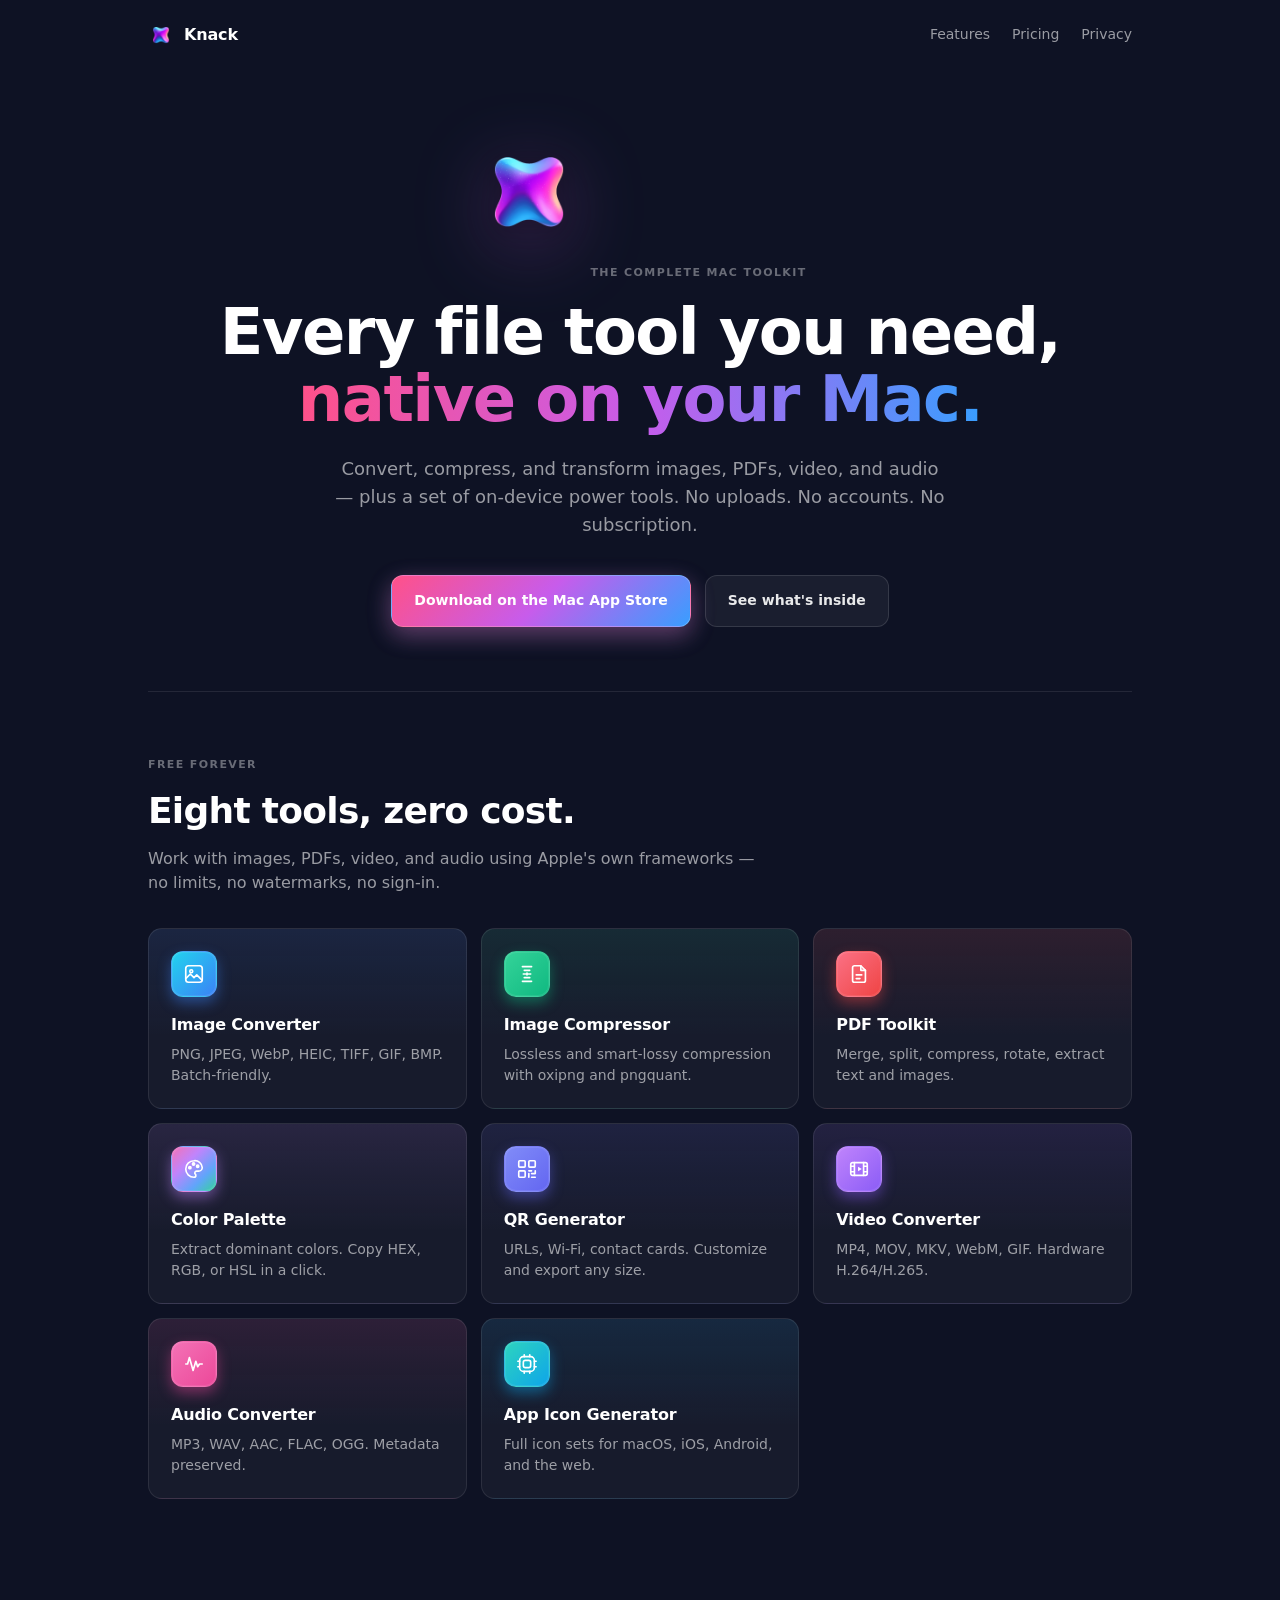
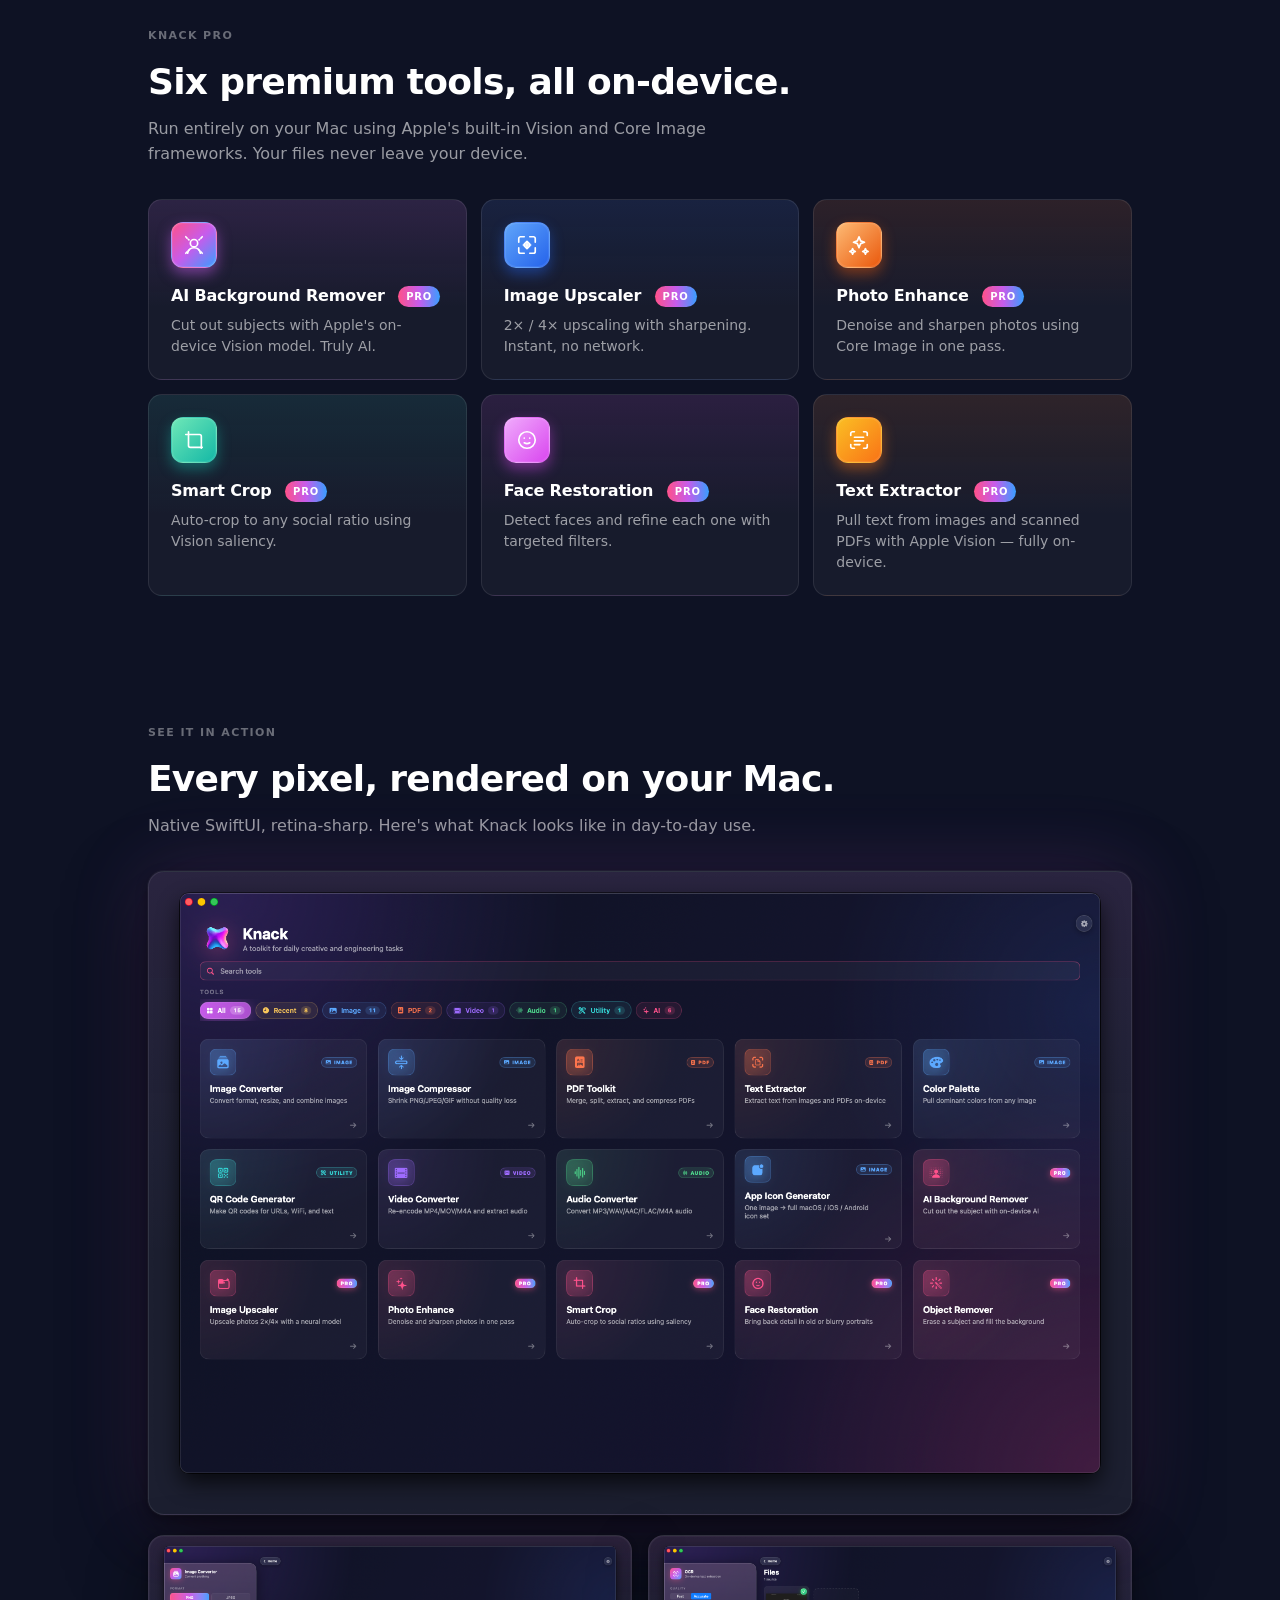
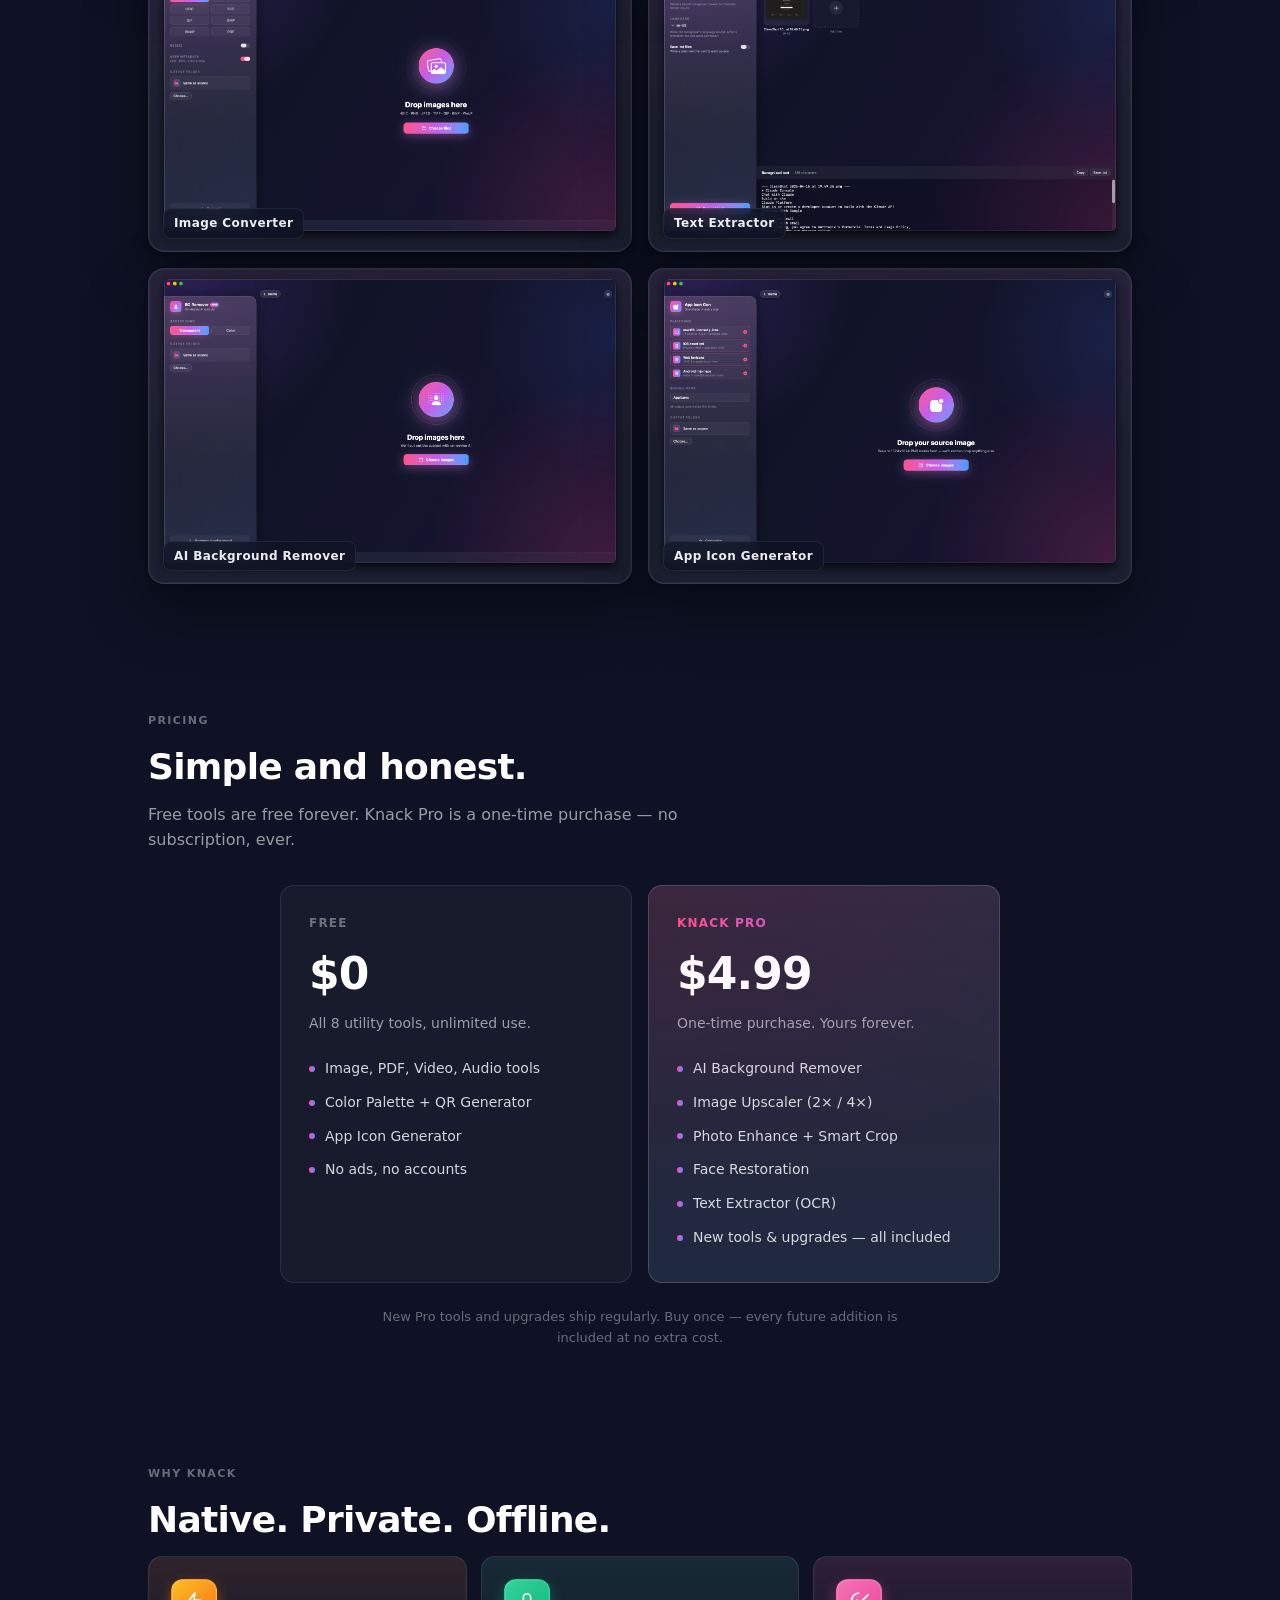
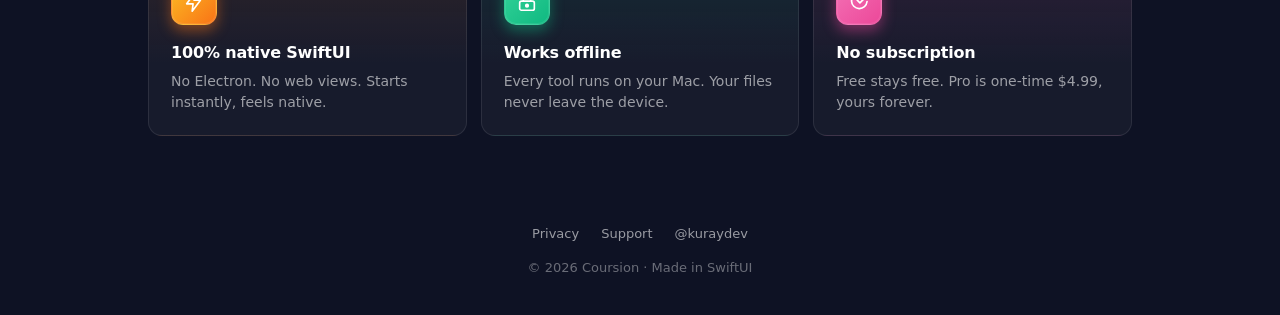
==== commit 88638c3d: "feat: add screenshots section, swap OCR into Pro grid - Add a "See it in action" section with a hero" ====
--- a/index.html
+++ b/index.html
@@ -4,12 +4,12 @@
   <meta charset="utf-8" />
   <meta name="viewport" content="width=device-width, initial-scale=1" />
   <title>Knack — The complete Mac toolkit</title>
-  <meta name="description" content="15 native Mac tools for images, PDFs, video, and audio. Runs on-device. No uploads, no accounts, no subscription." />
+  <meta name="description" content="14 native Mac tools for images, PDFs, video, and audio. Runs on-device. No uploads, no accounts, no subscription." />
   <link rel="icon" type="image/png" href="icon.png" />
   <link rel="apple-touch-icon" href="icon.png" />
   <link rel="stylesheet" href="styles.css" />
   <meta property="og:title" content="Knack — The complete Mac toolkit" />
-  <meta property="og:description" content="15 native Mac tools. On-device. No uploads. No subscription. One-time $4.99." />
+  <meta property="og:description" content="14 native Mac tools. On-device. No uploads. No subscription. One-time $4.99." />
   <meta property="og:image" content="icon.png" />
   <meta name="theme-color" content="#0E1224" />
 </head>
@@ -47,7 +47,7 @@
 
     <section id="features">
       <div class="section-label">Free forever</div>
-      <h2>Nine tools, zero cost.</h2>
+      <h2>Eight tools, zero cost.</h2>
       <p class="lede">Work with images, PDFs, video, and audio using Apple's own frameworks — no limits, no watermarks, no sign-in.</p>
 
       <div class="grid">
@@ -77,15 +77,6 @@
           </div>
           <h3>PDF Toolkit</h3>
           <p>Merge, split, compress, rotate, extract text and images.</p>
-        </div>
-        <div class="card">
-          <div class="tile c-amber">
-            <svg viewBox="0 0 24 24" fill="none" stroke="currentColor" stroke-width="1.8" stroke-linecap="round" stroke-linejoin="round" aria-hidden="true">
-              <path d="M3 7V5a2 2 0 0 1 2-2h2M17 3h2a2 2 0 0 1 2 2v2M21 17v2a2 2 0 0 1-2 2h-2M7 21H5a2 2 0 0 1-2-2v-2"/><path d="M7 9h10M7 13h10M7 17h6"/>
-            </svg>
-          </div>
-          <h3>OCR</h3>
-          <p>Pull text from images and scanned PDFs with Apple Vision.</p>
         </div>
         <div class="card">
           <div class="tile c-rainbow">
@@ -187,14 +178,54 @@
           <p>Detect faces and refine each one with targeted filters.</p>
         </div>
         <div class="card">
-          <div class="tile c-coral">
-            <svg viewBox="0 0 24 24" fill="none" stroke="currentColor" stroke-width="1.8" stroke-linecap="round" stroke-linejoin="round" aria-hidden="true">
-              <path d="M19 14l-7 7-4-4 7-7 4 4z"/><path d="M19 14l3-3-7-7-3 3"/><path d="M3 21h18"/>
-            </svg>
-          </div>
-          <h3>Object Remover <span class="pro-pill">Pro</span></h3>
-          <p>Erase subjects and fill the background with inpainting.</p>
-        </div>
+          <div class="tile c-amber">
+            <svg viewBox="0 0 24 24" fill="none" stroke="currentColor" stroke-width="1.8" stroke-linecap="round" stroke-linejoin="round" aria-hidden="true">
+              <path d="M3 7V5a2 2 0 0 1 2-2h2M17 3h2a2 2 0 0 1 2 2v2M21 17v2a2 2 0 0 1-2 2h-2M7 21H5a2 2 0 0 1-2-2v-2"/><path d="M7 9h10M7 13h10M7 17h6"/>
+            </svg>
+          </div>
+          <h3>Text Extractor <span class="pro-pill">Pro</span></h3>
+          <p>Pull text from images and scanned PDFs with Apple Vision — fully on-device.</p>
+        </div>
+      </div>
+    </section>
+
+    <section id="screenshots">
+      <div class="section-label">See it in action</div>
+      <h2>Every pixel, rendered on your Mac.</h2>
+      <p class="lede">Native SwiftUI, retina-sharp. Here's what Knack looks like in day-to-day use.</p>
+
+      <figure class="shot shot-hero">
+        <img src="screenshots/home-page.png"
+             alt="Knack home dashboard with every tool"
+             width="1779" height="1162"
+             loading="eager" decoding="async" fetchpriority="high" />
+      </figure>
+
+      <div class="shot-grid">
+        <figure class="shot">
+          <img src="screenshots/image-converter.png"
+               alt="Image Converter batch UI"
+               width="1779" height="1162" loading="lazy" decoding="async" />
+          <figcaption>Image Converter</figcaption>
+        </figure>
+        <figure class="shot">
+          <img src="screenshots/text-extractor.png"
+               alt="Text Extractor OCR results"
+               width="1779" height="1162" loading="lazy" decoding="async" />
+          <figcaption>Text Extractor</figcaption>
+        </figure>
+        <figure class="shot">
+          <img src="screenshots/ai-background-remover.png"
+               alt="AI Background Remover before/after"
+               width="1779" height="1162" loading="lazy" decoding="async" />
+          <figcaption>AI Background Remover</figcaption>
+        </figure>
+        <figure class="shot">
+          <img src="screenshots/app-icon-gen.png"
+               alt="App Icon Generator export sizes"
+               width="1779" height="1162" loading="lazy" decoding="async" />
+          <figcaption>App Icon Generator</figcaption>
+        </figure>
       </div>
     </section>
 
@@ -207,10 +238,10 @@
         <div class="price">
           <div class="tier">Free</div>
           <div class="amount">$0</div>
-          <p class="note">All 9 utility tools, unlimited use.</p>
+          <p class="note">All 8 utility tools, unlimited use.</p>
           <ul>
             <li>Image, PDF, Video, Audio tools</li>
-            <li>OCR + Color Palette + QR</li>
+            <li>Color Palette + QR Generator</li>
             <li>App Icon Generator</li>
             <li>No ads, no accounts</li>
           </ul>
@@ -224,7 +255,7 @@
             <li>Image Upscaler (2× / 4×)</li>
             <li>Photo Enhance + Smart Crop</li>
             <li>Face Restoration</li>
-            <li>Object Remover</li>
+            <li>Text Extractor (OCR)</li>
             <li>New tools &amp; upgrades — all included</li>
           </ul>
         </div>
--- a/styles.css
+++ b/styles.css
@@ -500,6 +500,89 @@
 }
 footer a:hover { color: var(--text-primary); }
 
+/* ─── screenshots ─── */
+
+/*
+ * Source PNGs are 1779×1162 (roughly @2x for our layout). We render them
+ * responsively and let the browser's default high-quality downscale do
+ * the work — explicitly avoiding image-rendering overrides, which make
+ * photographic content look crunchy on retina.
+ */
+.shot {
+  margin: 0;
+  border-radius: 16px;
+  overflow: hidden;
+  background:
+    linear-gradient(180deg, rgba(199, 92, 235, 0.08), transparent 60%),
+    var(--card-fill-strong);
+  border: 1px solid var(--card-stroke);
+  box-shadow:
+    0 24px 60px rgba(0, 0, 0, 0.45),
+    0 2px 6px rgba(0, 0, 0, 0.3),
+    inset 0 0 0 1px rgba(255, 255, 255, 0.04);
+  position: relative;
+  transition: transform 0.4s cubic-bezier(0.2, 0.8, 0.2, 1),
+              box-shadow 0.4s ease;
+}
+
+.shot img {
+  display: block;
+  width: 100%;
+  height: auto;
+  /* Avoid any transform that would trigger low-quality rasterization. */
+  image-rendering: auto;
+}
+
+.shot figcaption {
+  position: absolute;
+  bottom: 12px;
+  left: 14px;
+  font-size: 12px;
+  font-weight: 600;
+  letter-spacing: 0.4px;
+  color: rgba(255, 255, 255, 0.92);
+  padding: 5px 10px;
+  border-radius: 8px;
+  background: rgba(14, 18, 36, 0.72);
+  backdrop-filter: blur(10px);
+  -webkit-backdrop-filter: blur(10px);
+  border: 1px solid rgba(255, 255, 255, 0.08);
+}
+
+.shot-hero {
+  margin-bottom: 20px;
+  box-shadow:
+    0 32px 80px rgba(0, 0, 0, 0.55),
+    0 4px 12px rgba(0, 0, 0, 0.35),
+    0 0 0 1px rgba(255, 255, 255, 0.05),
+    0 0 80px rgba(199, 92, 235, 0.18);
+}
+
+.shot-hero:hover { transform: translateY(-3px); }
+
+.shot-grid {
+  display: grid;
+  gap: 16px;
+  grid-template-columns: repeat(2, 1fr);
+}
+
+.shot-grid .shot:hover {
+  transform: translateY(-2px);
+  box-shadow:
+    0 28px 68px rgba(0, 0, 0, 0.5),
+    0 2px 6px rgba(0, 0, 0, 0.3),
+    0 0 0 1px rgba(199, 92, 235, 0.25);
+}
+
+@media (max-width: 720px) {
+  .shot-grid { grid-template-columns: 1fr; }
+}
+
+@media (prefers-reduced-motion: reduce) {
+  .shot, .shot-hero, .shot-grid .shot { transition: none; }
+  .shot-hero:hover, .shot-grid .shot:hover { transform: none; }
+}
+
 /* ─── prose (privacy page) ─── */
 
 .prose {
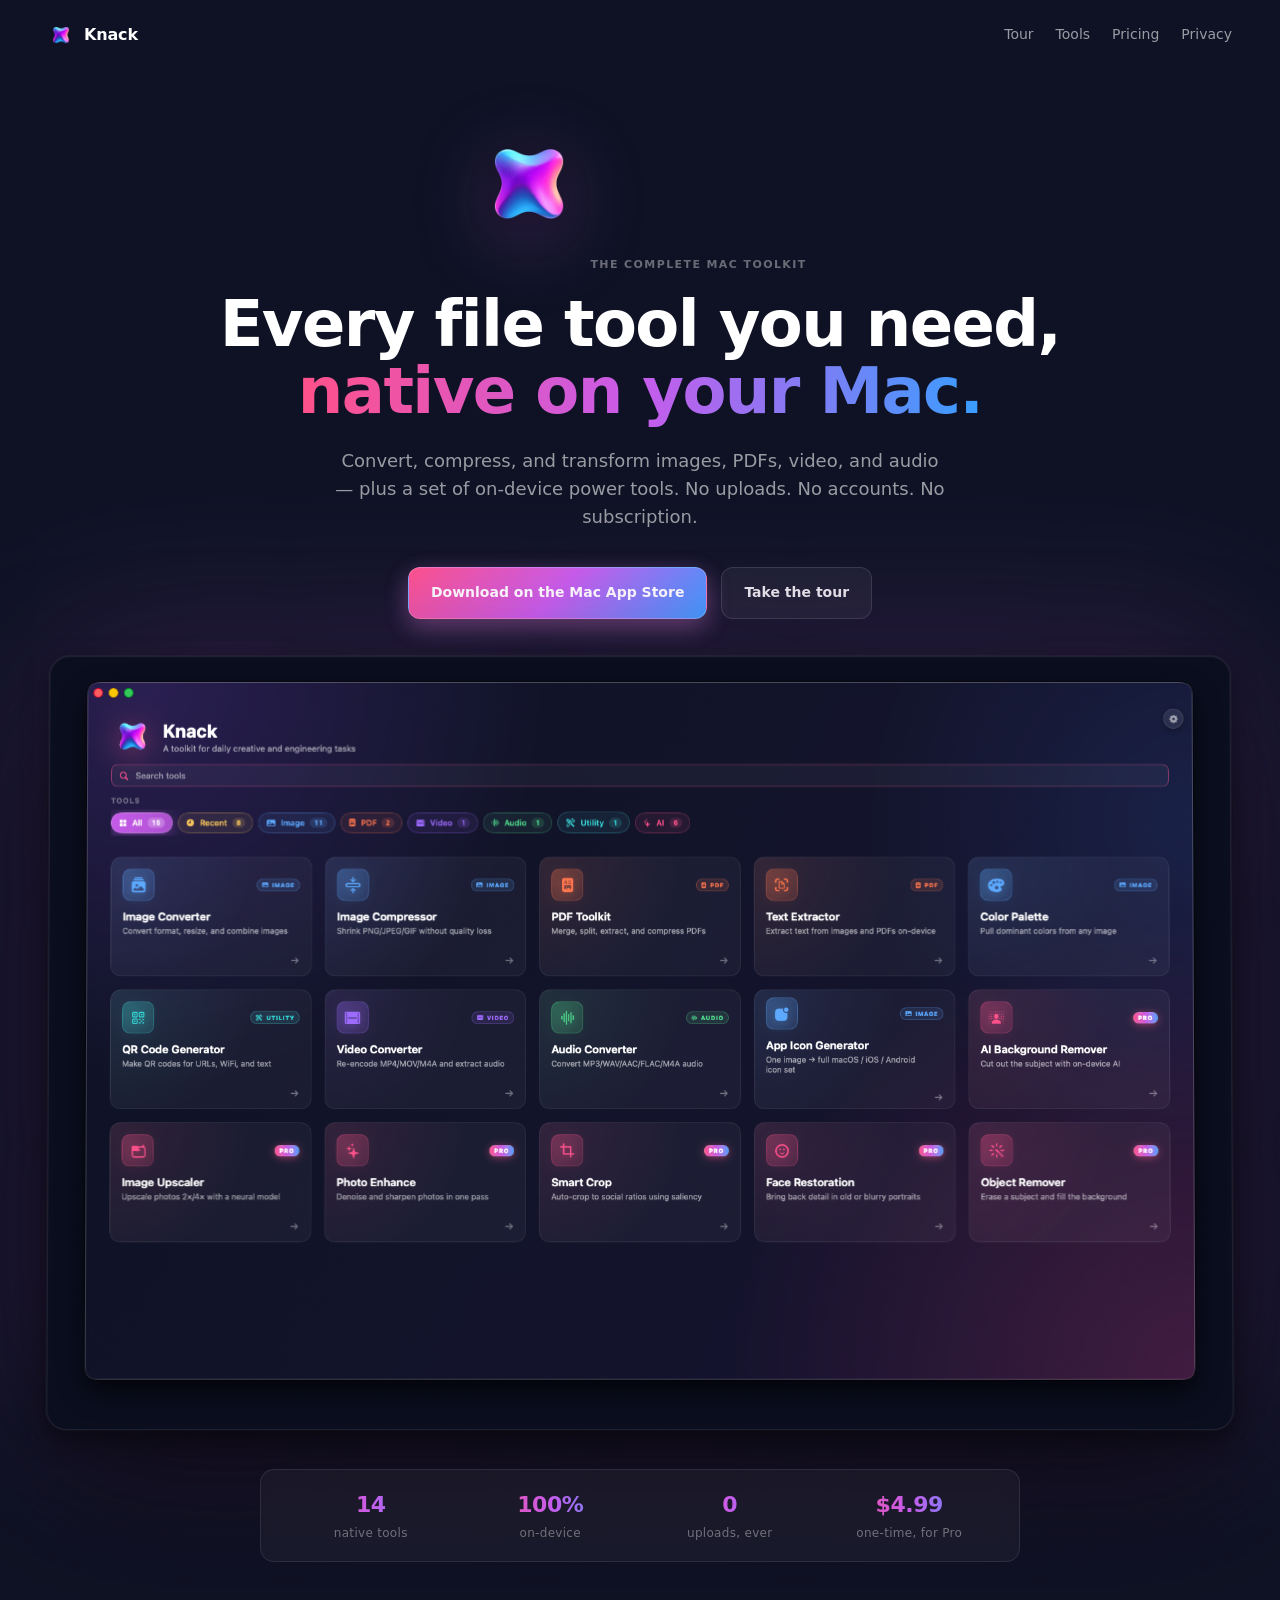
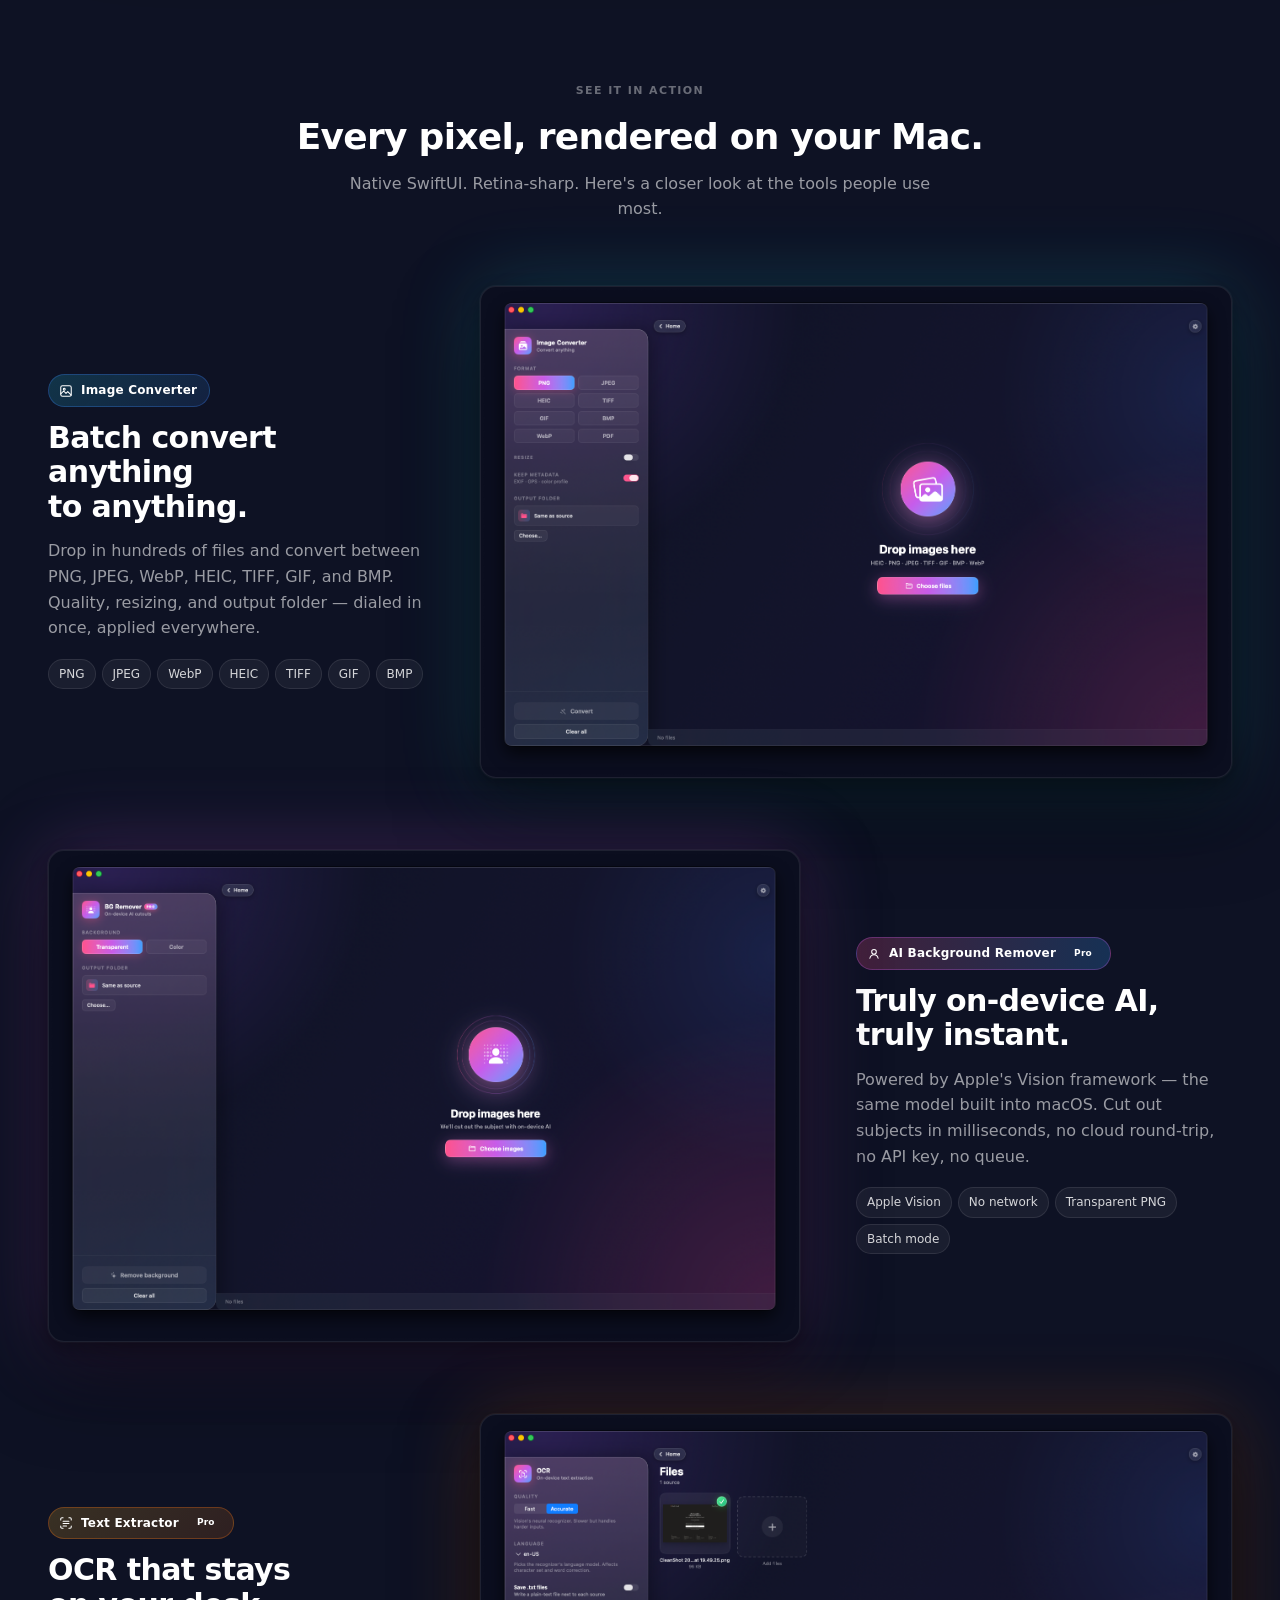
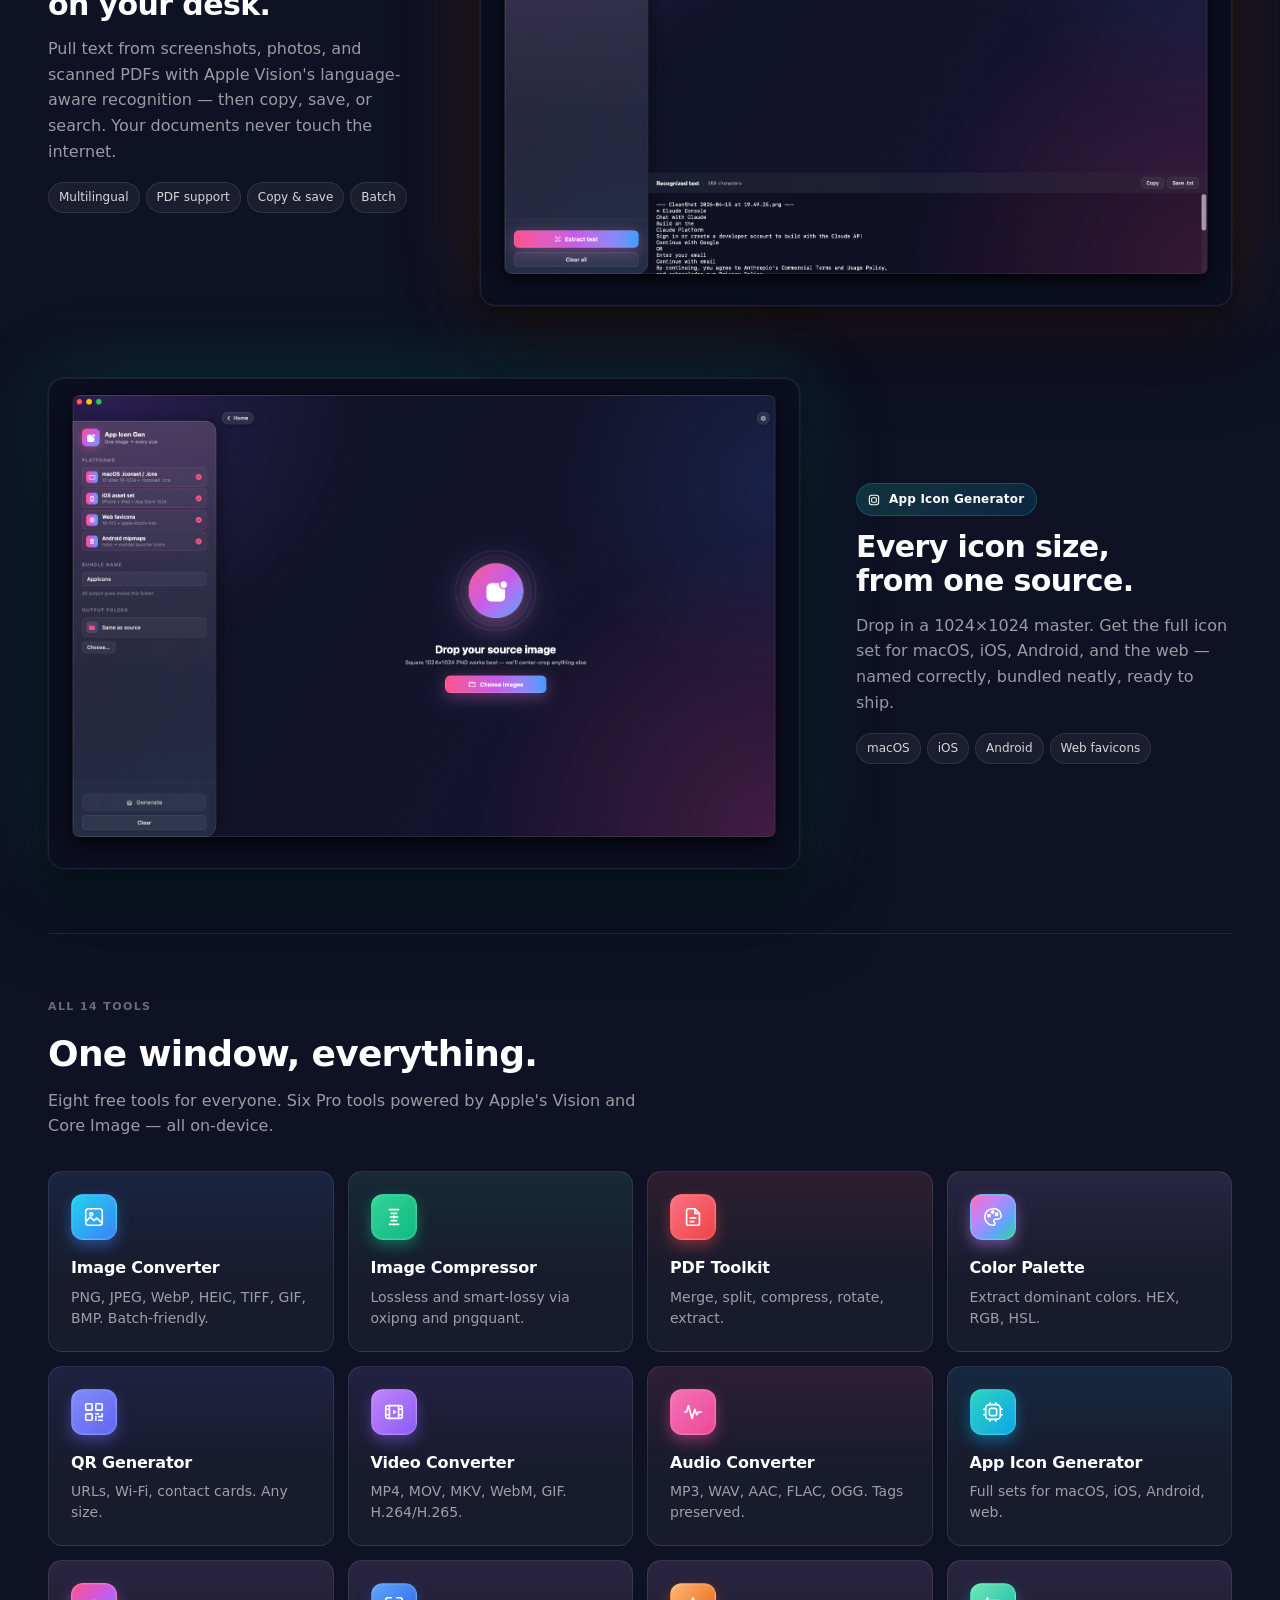
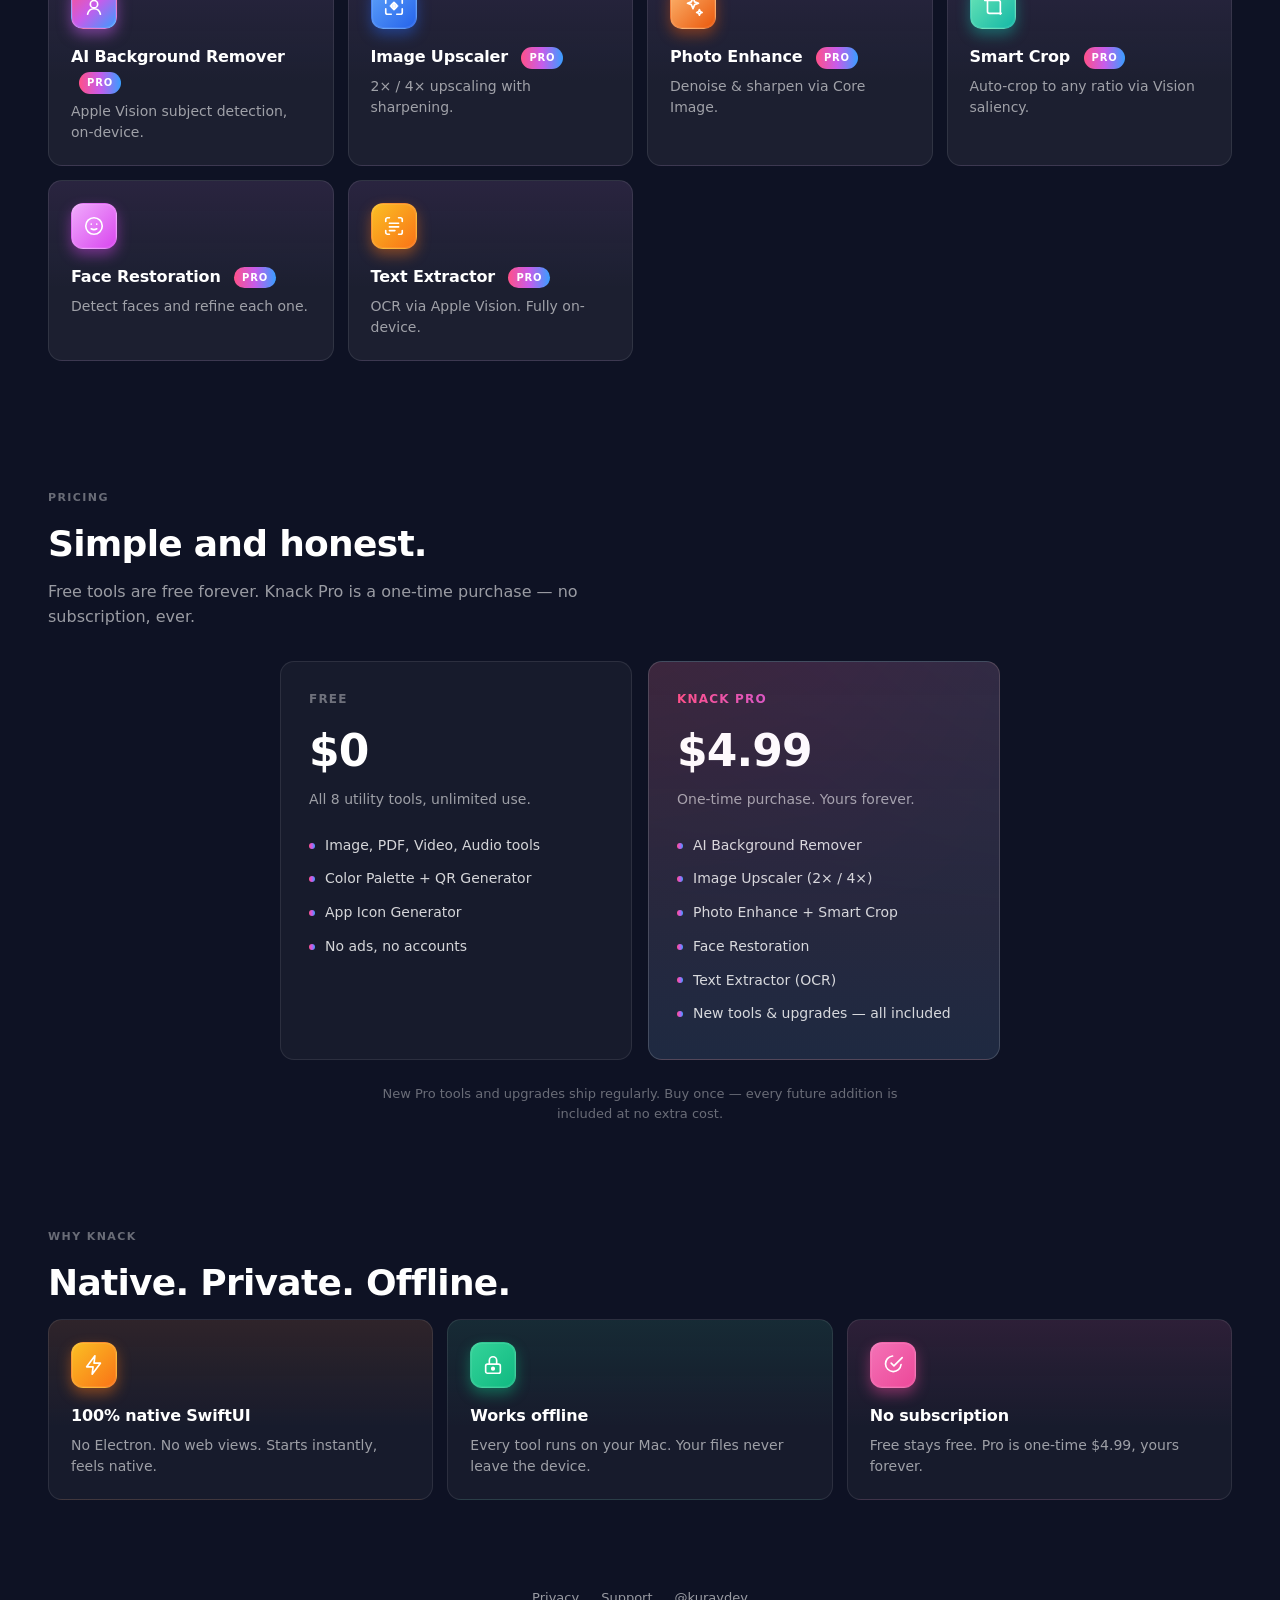
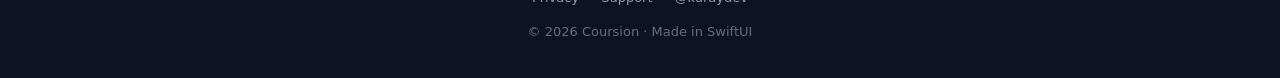
==== commit 672c0a44: "ui: screenshot-first redesign — bigger shots, showcase rows Co-Authored-By: Claude Opus 4.7 (1M cont" ====
--- a/index.html
+++ b/index.html
@@ -10,7 +10,7 @@
   <link rel="stylesheet" href="styles.css" />
   <meta property="og:title" content="Knack — The complete Mac toolkit" />
   <meta property="og:description" content="14 native Mac tools. On-device. No uploads. No subscription. One-time $4.99." />
-  <meta property="og:image" content="icon.png" />
+  <meta property="og:image" content="screenshots/home-page.png" />
   <meta name="theme-color" content="#0E1224" />
 </head>
 <body>
@@ -23,7 +23,8 @@
         <span>Knack</span>
       </div>
       <div class="links">
-        <a href="#features">Features</a>
+        <a href="#showcase">Tour</a>
+        <a href="#tools">Tools</a>
         <a href="#pricing">Pricing</a>
         <a href="privacy.html">Privacy</a>
       </div>
@@ -39,193 +40,183 @@
       </p>
       <div class="cta-row">
         <a class="btn primary" href="#" aria-disabled="true">Download on the Mac App Store</a>
-        <a class="btn outline" href="#features">See what's inside</a>
+        <a class="btn outline" href="#showcase">Take the tour</a>
       </div>
     </header>
-
-    <hr class="sep" />
-
-    <section id="features">
-      <div class="section-label">Free forever</div>
-      <h2>Eight tools, zero cost.</h2>
-      <p class="lede">Work with images, PDFs, video, and audio using Apple's own frameworks — no limits, no watermarks, no sign-in.</p>
-
-      <div class="grid">
-        <div class="card">
-          <div class="tile c-cyan">
-            <svg viewBox="0 0 24 24" fill="none" stroke="currentColor" stroke-width="1.8" stroke-linecap="round" stroke-linejoin="round" aria-hidden="true">
-              <rect x="3" y="3" width="18" height="18" rx="3"/><circle cx="9" cy="9" r="1.6"/><path d="M3 17l5-5 4 4 3-3 6 6"/>
-            </svg>
-          </div>
-          <h3>Image Converter</h3>
-          <p>PNG, JPEG, WebP, HEIC, TIFF, GIF, BMP. Batch-friendly.</p>
-        </div>
-        <div class="card">
-          <div class="tile c-green">
-            <svg viewBox="0 0 24 24" fill="none" stroke="currentColor" stroke-width="1.8" stroke-linecap="round" stroke-linejoin="round" aria-hidden="true">
-              <path d="M7 4h10M7 20h10M9 8h6M9 16h6"/><path d="M12 11v2"/><path d="M8 12h8"/>
-            </svg>
-          </div>
-          <h3>Image Compressor</h3>
-          <p>Lossless and smart-lossy compression with oxipng and pngquant.</p>
-        </div>
-        <div class="card">
-          <div class="tile c-red">
-            <svg viewBox="0 0 24 24" fill="none" stroke="currentColor" stroke-width="1.8" stroke-linecap="round" stroke-linejoin="round" aria-hidden="true">
-              <path d="M14 3H7a2 2 0 0 0-2 2v14a2 2 0 0 0 2 2h10a2 2 0 0 0 2-2V8z"/><path d="M14 3v5h5"/><path d="M9 13h6M9 17h4"/>
-            </svg>
-          </div>
-          <h3>PDF Toolkit</h3>
-          <p>Merge, split, compress, rotate, extract text and images.</p>
-        </div>
-        <div class="card">
-          <div class="tile c-rainbow">
-            <svg viewBox="0 0 24 24" fill="none" stroke="currentColor" stroke-width="1.8" stroke-linecap="round" stroke-linejoin="round" aria-hidden="true">
-              <path d="M12 3a9 9 0 0 0 0 18c1.1 0 2-.9 2-2 0-.5-.2-1-.6-1.4a1.95 1.95 0 0 1 1.4-3.3H17a4 4 0 0 0 4-4 8 8 0 0 0-9-7.3z"/><circle cx="7.5" cy="10.5" r="1.2" fill="currentColor"/><circle cx="11.5" cy="6.5" r="1.2" fill="currentColor"/><circle cx="16" cy="9" r="1.2" fill="currentColor"/>
-            </svg>
-          </div>
-          <h3>Color Palette</h3>
-          <p>Extract dominant colors. Copy HEX, RGB, or HSL in a click.</p>
-        </div>
-        <div class="card">
-          <div class="tile c-indigo">
-            <svg viewBox="0 0 24 24" fill="none" stroke="currentColor" stroke-width="1.8" stroke-linecap="round" stroke-linejoin="round" aria-hidden="true">
-              <rect x="3" y="3" width="7" height="7" rx="1"/><rect x="14" y="3" width="7" height="7" rx="1"/><rect x="3" y="14" width="7" height="7" rx="1"/><path d="M14 14h3M21 14v3M14 17v4M17 17h4M17 21h4"/>
-            </svg>
-          </div>
-          <h3>QR Generator</h3>
-          <p>URLs, Wi-Fi, contact cards. Customize and export any size.</p>
-        </div>
-        <div class="card">
-          <div class="tile c-violet">
-            <svg viewBox="0 0 24 24" fill="none" stroke="currentColor" stroke-width="1.8" stroke-linecap="round" stroke-linejoin="round" aria-hidden="true">
-              <rect x="3" y="5" width="18" height="14" rx="2"/><path d="M3 9h4M3 15h4M17 9h4M17 15h4M7 5v14M17 5v14"/><path d="M11 9.5v5l4-2.5z" fill="currentColor" stroke="none"/>
-            </svg>
-          </div>
-          <h3>Video Converter</h3>
-          <p>MP4, MOV, MKV, WebM, GIF. Hardware H.264/H.265.</p>
-        </div>
-        <div class="card">
-          <div class="tile c-pink">
-            <svg viewBox="0 0 24 24" fill="none" stroke="currentColor" stroke-width="1.8" stroke-linecap="round" stroke-linejoin="round" aria-hidden="true">
-              <path d="M3 12h2l2-7 4 14 3-10 2 6 2-3h3"/>
-            </svg>
-          </div>
-          <h3>Audio Converter</h3>
-          <p>MP3, WAV, AAC, FLAC, OGG. Metadata preserved.</p>
-        </div>
-        <div class="card">
-          <div class="tile c-teal">
-            <svg viewBox="0 0 24 24" fill="none" stroke="currentColor" stroke-width="1.8" stroke-linecap="round" stroke-linejoin="round" aria-hidden="true">
-              <rect x="4" y="4" width="16" height="16" rx="4"/><rect x="8" y="8" width="8" height="8" rx="2"/><path d="M2 9h2M2 15h2M20 9h2M20 15h2M9 2v2M15 2v2M9 20v2M15 20v2"/>
-            </svg>
-          </div>
-          <h3>App Icon Generator</h3>
-          <p>Full icon sets for macOS, iOS, Android, and the web.</p>
-        </div>
-      </div>
-    </section>
-
-    <section>
-      <div class="section-label">Knack Pro</div>
-      <h2>Six premium tools, all on-device.</h2>
-      <p class="lede">Run entirely on your Mac using Apple's built-in Vision and Core Image frameworks. Your files never leave your device.</p>
-
-      <div class="grid">
-        <div class="card">
-          <div class="tile brand">
-            <svg viewBox="0 0 24 24" fill="none" stroke="currentColor" stroke-width="1.8" stroke-linecap="round" stroke-linejoin="round" aria-hidden="true">
-              <path d="M12 14a4 4 0 1 0 0-8 4 4 0 0 0 0 8z"/><path d="M5 21c.7-3.5 3.6-6 7-6s6.3 2.5 7 6"/><path d="M3 3l3.5 3.5M21 3l-3.5 3.5M3 21l3.5-3.5M21 21l-3.5-3.5" stroke-dasharray="2 2"/>
-            </svg>
-          </div>
-          <h3>AI Background Remover <span class="pro-pill">Pro</span></h3>
-          <p>Cut out subjects with Apple's on-device Vision model. Truly AI.</p>
-        </div>
-        <div class="card">
-          <div class="tile c-blue">
-            <svg viewBox="0 0 24 24" fill="none" stroke="currentColor" stroke-width="1.8" stroke-linecap="round" stroke-linejoin="round" aria-hidden="true">
-              <path d="M3 9V5a2 2 0 0 1 2-2h4M21 9V5a2 2 0 0 0-2-2h-4M3 15v4a2 2 0 0 0 2 2h4M21 15v4a2 2 0 0 1-2 2h-4"/><path d="M8 12h8M12 8v8M9 11l3-3 3 3M9 13l3 3 3-3"/>
-            </svg>
-          </div>
-          <h3>Image Upscaler <span class="pro-pill">Pro</span></h3>
-          <p>2× / 4× upscaling with sharpening. Instant, no network.</p>
-        </div>
-        <div class="card">
-          <div class="tile c-orange">
-            <svg viewBox="0 0 24 24" fill="none" stroke="currentColor" stroke-width="1.8" stroke-linecap="round" stroke-linejoin="round" aria-hidden="true">
-              <path d="M12 3l1.8 4.5L18 9l-4.2 1.5L12 15l-1.8-4.5L6 9l4.2-1.5z"/><path d="M19 16l.9 2.1L22 19l-2.1.9L19 22l-.9-2.1L16 19l2.1-.9z"/><path d="M5 16l.9 2.1L8 19l-2.1.9L5 22l-.9-2.1L2 19l2.1-.9z"/>
-            </svg>
-          </div>
-          <h3>Photo Enhance <span class="pro-pill">Pro</span></h3>
-          <p>Denoise and sharpen photos using Core Image in one pass.</p>
-        </div>
-        <div class="card">
-          <div class="tile c-mint">
-            <svg viewBox="0 0 24 24" fill="none" stroke="currentColor" stroke-width="1.8" stroke-linecap="round" stroke-linejoin="round" aria-hidden="true">
-              <path d="M6 3v15a2 2 0 0 0 2 2h13"/><path d="M3 6h15a2 2 0 0 1 2 2v13"/>
-            </svg>
-          </div>
-          <h3>Smart Crop <span class="pro-pill">Pro</span></h3>
-          <p>Auto-crop to any social ratio using Vision saliency.</p>
-        </div>
-        <div class="card">
-          <div class="tile c-magenta">
-            <svg viewBox="0 0 24 24" fill="none" stroke="currentColor" stroke-width="1.8" stroke-linecap="round" stroke-linejoin="round" aria-hidden="true">
-              <circle cx="12" cy="12" r="9"/><path d="M9 10h.01M15 10h.01"/><path d="M9 15c1.5 1 4.5 1 6 0"/>
-            </svg>
-          </div>
-          <h3>Face Restoration <span class="pro-pill">Pro</span></h3>
-          <p>Detect faces and refine each one with targeted filters.</p>
-        </div>
-        <div class="card">
-          <div class="tile c-amber">
-            <svg viewBox="0 0 24 24" fill="none" stroke="currentColor" stroke-width="1.8" stroke-linecap="round" stroke-linejoin="round" aria-hidden="true">
-              <path d="M3 7V5a2 2 0 0 1 2-2h2M17 3h2a2 2 0 0 1 2 2v2M21 17v2a2 2 0 0 1-2 2h-2M7 21H5a2 2 0 0 1-2-2v-2"/><path d="M7 9h10M7 13h10M7 17h6"/>
-            </svg>
-          </div>
-          <h3>Text Extractor <span class="pro-pill">Pro</span></h3>
-          <p>Pull text from images and scanned PDFs with Apple Vision — fully on-device.</p>
-        </div>
-      </div>
-    </section>
-
-    <section id="screenshots">
-      <div class="section-label">See it in action</div>
-      <h2>Every pixel, rendered on your Mac.</h2>
-      <p class="lede">Native SwiftUI, retina-sharp. Here's what Knack looks like in day-to-day use.</p>
-
-      <figure class="shot shot-hero">
+  </div>
+
+  <section class="hero-shot-wrap">
+    <div class="container">
+      <figure class="window shot-hero">
         <img src="screenshots/home-page.png"
-             alt="Knack home dashboard with every tool"
+             alt="Knack home dashboard showing all 14 native Mac tools"
              width="1779" height="1162"
              loading="eager" decoding="async" fetchpriority="high" />
       </figure>
-
-      <div class="shot-grid">
-        <figure class="shot">
-          <img src="screenshots/image-converter.png"
-               alt="Image Converter batch UI"
-               width="1779" height="1162" loading="lazy" decoding="async" />
-          <figcaption>Image Converter</figcaption>
-        </figure>
-        <figure class="shot">
-          <img src="screenshots/text-extractor.png"
-               alt="Text Extractor OCR results"
-               width="1779" height="1162" loading="lazy" decoding="async" />
-          <figcaption>Text Extractor</figcaption>
-        </figure>
-        <figure class="shot">
-          <img src="screenshots/ai-background-remover.png"
-               alt="AI Background Remover before/after"
-               width="1779" height="1162" loading="lazy" decoding="async" />
-          <figcaption>AI Background Remover</figcaption>
-        </figure>
-        <figure class="shot">
-          <img src="screenshots/app-icon-gen.png"
-               alt="App Icon Generator export sizes"
-               width="1779" height="1162" loading="lazy" decoding="async" />
-          <figcaption>App Icon Generator</figcaption>
-        </figure>
+      <div class="hero-stats">
+        <div class="stat"><strong>14</strong><span>native tools</span></div>
+        <div class="stat"><strong>100%</strong><span>on-device</span></div>
+        <div class="stat"><strong>0</strong><span>uploads, ever</span></div>
+        <div class="stat"><strong>$4.99</strong><span>one-time, for Pro</span></div>
+      </div>
+    </div>
+  </section>
+
+  <div class="container">
+    <section id="showcase" class="showcase-intro">
+      <div class="section-label">See it in action</div>
+      <h2>Every pixel, rendered on your Mac.</h2>
+      <p class="lede">Native SwiftUI. Retina-sharp. Here's a closer look at the tools people use most.</p>
+    </section>
+
+    <section class="showcase">
+      <div class="showcase-row">
+        <div class="showcase-copy">
+          <div class="chip chip-cyan">
+            <svg viewBox="0 0 24 24" fill="none" stroke="currentColor" stroke-width="1.8" stroke-linecap="round" stroke-linejoin="round" aria-hidden="true"><rect x="3" y="3" width="18" height="18" rx="3"/><circle cx="9" cy="9" r="1.6"/><path d="M3 17l5-5 4 4 3-3 6 6"/></svg>
+            Image Converter
+          </div>
+          <h3>Batch convert anything<br />to anything.</h3>
+          <p>Drop in hundreds of files and convert between PNG, JPEG, WebP, HEIC, TIFF, GIF, and BMP. Quality, resizing, and output folder — dialed in once, applied everywhere.</p>
+          <ul class="pills">
+            <li>PNG</li><li>JPEG</li><li>WebP</li><li>HEIC</li><li>TIFF</li><li>GIF</li><li>BMP</li>
+          </ul>
+        </div>
+        <figure class="window">
+          <img src="screenshots/image-converter.png" alt="Image Converter batch UI" width="1779" height="1162" loading="lazy" decoding="async" />
+        </figure>
+      </div>
+
+      <div class="showcase-row reverse">
+        <div class="showcase-copy">
+          <div class="chip chip-brand">
+            <svg viewBox="0 0 24 24" fill="none" stroke="currentColor" stroke-width="1.8" stroke-linecap="round" stroke-linejoin="round" aria-hidden="true"><path d="M12 14a4 4 0 1 0 0-8 4 4 0 0 0 0 8z"/><path d="M5 21c.7-3.5 3.6-6 7-6s6.3 2.5 7 6"/></svg>
+            AI Background Remover <span class="pro-pill">Pro</span>
+          </div>
+          <h3>Truly on-device AI,<br />truly instant.</h3>
+          <p>Powered by Apple's Vision framework — the same model built into macOS. Cut out subjects in milliseconds, no cloud round-trip, no API key, no queue.</p>
+          <ul class="pills">
+            <li>Apple Vision</li><li>No network</li><li>Transparent PNG</li><li>Batch mode</li>
+          </ul>
+        </div>
+        <figure class="window">
+          <img src="screenshots/ai-background-remover.png" alt="AI Background Remover with on-device subject detection" width="1779" height="1162" loading="lazy" decoding="async" />
+        </figure>
+      </div>
+
+      <div class="showcase-row">
+        <div class="showcase-copy">
+          <div class="chip chip-amber">
+            <svg viewBox="0 0 24 24" fill="none" stroke="currentColor" stroke-width="1.8" stroke-linecap="round" stroke-linejoin="round" aria-hidden="true"><path d="M3 7V5a2 2 0 0 1 2-2h2M17 3h2a2 2 0 0 1 2 2v2M21 17v2a2 2 0 0 1-2 2h-2M7 21H5a2 2 0 0 1-2-2v-2"/><path d="M7 9h10M7 13h10M7 17h6"/></svg>
+            Text Extractor <span class="pro-pill">Pro</span>
+          </div>
+          <h3>OCR that stays<br />on your desk.</h3>
+          <p>Pull text from screenshots, photos, and scanned PDFs with Apple Vision's language-aware recognition — then copy, save, or search. Your documents never touch the internet.</p>
+          <ul class="pills">
+            <li>Multilingual</li><li>PDF support</li><li>Copy &amp; save</li><li>Batch</li>
+          </ul>
+        </div>
+        <figure class="window">
+          <img src="screenshots/text-extractor.png" alt="Text Extractor recognizing text from an image" width="1779" height="1162" loading="lazy" decoding="async" />
+        </figure>
+      </div>
+
+      <div class="showcase-row reverse">
+        <div class="showcase-copy">
+          <div class="chip chip-teal">
+            <svg viewBox="0 0 24 24" fill="none" stroke="currentColor" stroke-width="1.8" stroke-linecap="round" stroke-linejoin="round" aria-hidden="true"><rect x="4" y="4" width="16" height="16" rx="4"/><rect x="8" y="8" width="8" height="8" rx="2"/></svg>
+            App Icon Generator
+          </div>
+          <h3>Every icon size,<br />from one source.</h3>
+          <p>Drop in a 1024×1024 master. Get the full icon set for macOS, iOS, Android, and the web — named correctly, bundled neatly, ready to ship.</p>
+          <ul class="pills">
+            <li>macOS</li><li>iOS</li><li>Android</li><li>Web favicons</li>
+          </ul>
+        </div>
+        <figure class="window">
+          <img src="screenshots/app-icon-gen.png" alt="App Icon Generator exporting all platform sizes" width="1779" height="1162" loading="lazy" decoding="async" />
+        </figure>
+      </div>
+    </section>
+
+    <hr class="sep" />
+
+    <section id="tools">
+      <div class="section-label">All 14 tools</div>
+      <h2>One window, everything.</h2>
+      <p class="lede">Eight free tools for everyone. Six Pro tools powered by Apple's Vision and Core Image — all on-device.</p>
+
+      <div class="grid">
+        <div class="card">
+          <div class="tile c-cyan"><svg viewBox="0 0 24 24" fill="none" stroke="currentColor" stroke-width="1.8" stroke-linecap="round" stroke-linejoin="round" aria-hidden="true"><rect x="3" y="3" width="18" height="18" rx="3"/><circle cx="9" cy="9" r="1.6"/><path d="M3 17l5-5 4 4 3-3 6 6"/></svg></div>
+          <h3>Image Converter</h3>
+          <p>PNG, JPEG, WebP, HEIC, TIFF, GIF, BMP. Batch-friendly.</p>
+        </div>
+        <div class="card">
+          <div class="tile c-green"><svg viewBox="0 0 24 24" fill="none" stroke="currentColor" stroke-width="1.8" stroke-linecap="round" stroke-linejoin="round" aria-hidden="true"><path d="M7 4h10M7 20h10M9 8h6M9 16h6"/><path d="M12 11v2"/><path d="M8 12h8"/></svg></div>
+          <h3>Image Compressor</h3>
+          <p>Lossless and smart-lossy via oxipng and pngquant.</p>
+        </div>
+        <div class="card">
+          <div class="tile c-red"><svg viewBox="0 0 24 24" fill="none" stroke="currentColor" stroke-width="1.8" stroke-linecap="round" stroke-linejoin="round" aria-hidden="true"><path d="M14 3H7a2 2 0 0 0-2 2v14a2 2 0 0 0 2 2h10a2 2 0 0 0 2-2V8z"/><path d="M14 3v5h5"/><path d="M9 13h6M9 17h4"/></svg></div>
+          <h3>PDF Toolkit</h3>
+          <p>Merge, split, compress, rotate, extract.</p>
+        </div>
+        <div class="card">
+          <div class="tile c-rainbow"><svg viewBox="0 0 24 24" fill="none" stroke="currentColor" stroke-width="1.8" stroke-linecap="round" stroke-linejoin="round" aria-hidden="true"><path d="M12 3a9 9 0 0 0 0 18c1.1 0 2-.9 2-2 0-.5-.2-1-.6-1.4a1.95 1.95 0 0 1 1.4-3.3H17a4 4 0 0 0 4-4 8 8 0 0 0-9-7.3z"/><circle cx="7.5" cy="10.5" r="1.2" fill="currentColor"/><circle cx="11.5" cy="6.5" r="1.2" fill="currentColor"/><circle cx="16" cy="9" r="1.2" fill="currentColor"/></svg></div>
+          <h3>Color Palette</h3>
+          <p>Extract dominant colors. HEX, RGB, HSL.</p>
+        </div>
+        <div class="card">
+          <div class="tile c-indigo"><svg viewBox="0 0 24 24" fill="none" stroke="currentColor" stroke-width="1.8" stroke-linecap="round" stroke-linejoin="round" aria-hidden="true"><rect x="3" y="3" width="7" height="7" rx="1"/><rect x="14" y="3" width="7" height="7" rx="1"/><rect x="3" y="14" width="7" height="7" rx="1"/><path d="M14 14h3M21 14v3M14 17v4M17 17h4M17 21h4"/></svg></div>
+          <h3>QR Generator</h3>
+          <p>URLs, Wi-Fi, contact cards. Any size.</p>
+        </div>
+        <div class="card">
+          <div class="tile c-violet"><svg viewBox="0 0 24 24" fill="none" stroke="currentColor" stroke-width="1.8" stroke-linecap="round" stroke-linejoin="round" aria-hidden="true"><rect x="3" y="5" width="18" height="14" rx="2"/><path d="M3 9h4M3 15h4M17 9h4M17 15h4M7 5v14M17 5v14"/><path d="M11 9.5v5l4-2.5z" fill="currentColor" stroke="none"/></svg></div>
+          <h3>Video Converter</h3>
+          <p>MP4, MOV, MKV, WebM, GIF. H.264/H.265.</p>
+        </div>
+        <div class="card">
+          <div class="tile c-pink"><svg viewBox="0 0 24 24" fill="none" stroke="currentColor" stroke-width="1.8" stroke-linecap="round" stroke-linejoin="round" aria-hidden="true"><path d="M3 12h2l2-7 4 14 3-10 2 6 2-3h3"/></svg></div>
+          <h3>Audio Converter</h3>
+          <p>MP3, WAV, AAC, FLAC, OGG. Tags preserved.</p>
+        </div>
+        <div class="card">
+          <div class="tile c-teal"><svg viewBox="0 0 24 24" fill="none" stroke="currentColor" stroke-width="1.8" stroke-linecap="round" stroke-linejoin="round" aria-hidden="true"><rect x="4" y="4" width="16" height="16" rx="4"/><rect x="8" y="8" width="8" height="8" rx="2"/><path d="M2 9h2M2 15h2M20 9h2M20 15h2M9 2v2M15 2v2M9 20v2M15 20v2"/></svg></div>
+          <h3>App Icon Generator</h3>
+          <p>Full sets for macOS, iOS, Android, web.</p>
+        </div>
+        <div class="card pro">
+          <div class="tile brand"><svg viewBox="0 0 24 24" fill="none" stroke="currentColor" stroke-width="1.8" stroke-linecap="round" stroke-linejoin="round" aria-hidden="true"><path d="M12 14a4 4 0 1 0 0-8 4 4 0 0 0 0 8z"/><path d="M5 21c.7-3.5 3.6-6 7-6s6.3 2.5 7 6"/></svg></div>
+          <h3>AI Background Remover <span class="pro-pill">Pro</span></h3>
+          <p>Apple Vision subject detection, on-device.</p>
+        </div>
+        <div class="card pro">
+          <div class="tile c-blue"><svg viewBox="0 0 24 24" fill="none" stroke="currentColor" stroke-width="1.8" stroke-linecap="round" stroke-linejoin="round" aria-hidden="true"><path d="M3 9V5a2 2 0 0 1 2-2h4M21 9V5a2 2 0 0 0-2-2h-4M3 15v4a2 2 0 0 0 2 2h4M21 15v4a2 2 0 0 1-2 2h-4"/><path d="M8 12h8M12 8v8M9 11l3-3 3 3M9 13l3 3 3-3"/></svg></div>
+          <h3>Image Upscaler <span class="pro-pill">Pro</span></h3>
+          <p>2× / 4× upscaling with sharpening.</p>
+        </div>
+        <div class="card pro">
+          <div class="tile c-orange"><svg viewBox="0 0 24 24" fill="none" stroke="currentColor" stroke-width="1.8" stroke-linecap="round" stroke-linejoin="round" aria-hidden="true"><path d="M12 3l1.8 4.5L18 9l-4.2 1.5L12 15l-1.8-4.5L6 9l4.2-1.5z"/><path d="M19 16l.9 2.1L22 19l-2.1.9L19 22l-.9-2.1L16 19l2.1-.9z"/></svg></div>
+          <h3>Photo Enhance <span class="pro-pill">Pro</span></h3>
+          <p>Denoise &amp; sharpen via Core Image.</p>
+        </div>
+        <div class="card pro">
+          <div class="tile c-mint"><svg viewBox="0 0 24 24" fill="none" stroke="currentColor" stroke-width="1.8" stroke-linecap="round" stroke-linejoin="round" aria-hidden="true"><path d="M6 3v15a2 2 0 0 0 2 2h13"/><path d="M3 6h15a2 2 0 0 1 2 2v13"/></svg></div>
+          <h3>Smart Crop <span class="pro-pill">Pro</span></h3>
+          <p>Auto-crop to any ratio via Vision saliency.</p>
+        </div>
+        <div class="card pro">
+          <div class="tile c-magenta"><svg viewBox="0 0 24 24" fill="none" stroke="currentColor" stroke-width="1.8" stroke-linecap="round" stroke-linejoin="round" aria-hidden="true"><circle cx="12" cy="12" r="9"/><path d="M9 10h.01M15 10h.01"/><path d="M9 15c1.5 1 4.5 1 6 0"/></svg></div>
+          <h3>Face Restoration <span class="pro-pill">Pro</span></h3>
+          <p>Detect faces and refine each one.</p>
+        </div>
+        <div class="card pro">
+          <div class="tile c-amber"><svg viewBox="0 0 24 24" fill="none" stroke="currentColor" stroke-width="1.8" stroke-linecap="round" stroke-linejoin="round" aria-hidden="true"><path d="M3 7V5a2 2 0 0 1 2-2h2M17 3h2a2 2 0 0 1 2 2v2M21 17v2a2 2 0 0 1-2 2h-2M7 21H5a2 2 0 0 1-2-2v-2"/><path d="M7 9h10M7 13h10M7 17h6"/></svg></div>
+          <h3>Text Extractor <span class="pro-pill">Pro</span></h3>
+          <p>OCR via Apple Vision. Fully on-device.</p>
+        </div>
       </div>
     </section>
 
@@ -261,7 +252,7 @@
         </div>
       </div>
 
-      <p style="text-align:center;color:var(--text-tertiary);font-size:13px;margin-top:24px;max-width:560px;margin-left:auto;margin-right:auto;">
+      <p class="pricing-footnote">
         New Pro tools and upgrades ship regularly. Buy once — every future addition is
         included at no extra cost.
       </p>
@@ -270,31 +261,19 @@
     <section class="tight">
       <div class="section-label">Why Knack</div>
       <h2>Native. Private. Offline.</h2>
-      <div class="grid">
-        <div class="card">
-          <div class="tile c-amber">
-            <svg viewBox="0 0 24 24" fill="none" stroke="currentColor" stroke-width="1.8" stroke-linecap="round" stroke-linejoin="round" aria-hidden="true">
-              <path d="M13 2L4 14h7l-1 8 9-12h-7z"/>
-            </svg>
-          </div>
+      <div class="grid why-grid">
+        <div class="card">
+          <div class="tile c-amber"><svg viewBox="0 0 24 24" fill="none" stroke="currentColor" stroke-width="1.8" stroke-linecap="round" stroke-linejoin="round" aria-hidden="true"><path d="M13 2L4 14h7l-1 8 9-12h-7z"/></svg></div>
           <h3>100% native SwiftUI</h3>
           <p>No Electron. No web views. Starts instantly, feels native.</p>
         </div>
         <div class="card">
-          <div class="tile c-green">
-            <svg viewBox="0 0 24 24" fill="none" stroke="currentColor" stroke-width="1.8" stroke-linecap="round" stroke-linejoin="round" aria-hidden="true">
-              <rect x="4" y="11" width="16" height="10" rx="2"/><path d="M8 11V7a4 4 0 0 1 8 0v4"/><circle cx="12" cy="16" r="1.4" fill="currentColor"/>
-            </svg>
-          </div>
+          <div class="tile c-green"><svg viewBox="0 0 24 24" fill="none" stroke="currentColor" stroke-width="1.8" stroke-linecap="round" stroke-linejoin="round" aria-hidden="true"><rect x="4" y="11" width="16" height="10" rx="2"/><path d="M8 11V7a4 4 0 0 1 8 0v4"/><circle cx="12" cy="16" r="1.4" fill="currentColor"/></svg></div>
           <h3>Works offline</h3>
           <p>Every tool runs on your Mac. Your files never leave the device.</p>
         </div>
         <div class="card">
-          <div class="tile c-pink">
-            <svg viewBox="0 0 24 24" fill="none" stroke="currentColor" stroke-width="1.8" stroke-linecap="round" stroke-linejoin="round" aria-hidden="true">
-              <path d="M20.8 11.5a8.5 8.5 0 1 1-9.3-9.3"/><path d="M22 4l-9 9-3-3"/>
-            </svg>
-          </div>
+          <div class="tile c-pink"><svg viewBox="0 0 24 24" fill="none" stroke="currentColor" stroke-width="1.8" stroke-linecap="round" stroke-linejoin="round" aria-hidden="true"><path d="M20.8 11.5a8.5 8.5 0 1 1-9.3-9.3"/><path d="M22 4l-9 9-3-3"/></svg></div>
           <h3>No subscription</h3>
           <p>Free stays free. Pro is one-time $4.99, yours forever.</p>
         </div>
--- a/styles.css
+++ b/styles.css
@@ -63,7 +63,7 @@
 /* ─── layout ─── */
 
 .container {
-  max-width: 1040px;
+  max-width: 1240px;
   margin: 0 auto;
   padding: 0 28px;
 }
@@ -107,7 +107,7 @@
 
 .hero {
   text-align: center;
-  padding: 80px 0 64px;
+  padding: 72px 0 40px;
 }
 
 .hero .app-icon {
@@ -500,87 +500,259 @@
 }
 footer a:hover { color: var(--text-primary); }
 
-/* ─── screenshots ─── */
-
-/*
- * Source PNGs are 1779×1162 (roughly @2x for our layout). We render them
- * responsively and let the browser's default high-quality downscale do
- * the work — explicitly avoiding image-rendering overrides, which make
- * photographic content look crunchy on retina.
+/* ─── screenshots: macOS window chrome ───
+ *
+ * Source PNGs are 1779×1162. We let the browser do default high-quality
+ * downscale — no image-rendering overrides (that crunches photos on retina).
  */
-.shot {
+.window {
   margin: 0;
   border-radius: 16px;
   overflow: hidden;
-  background:
-    linear-gradient(180deg, rgba(199, 92, 235, 0.08), transparent 60%),
-    var(--card-fill-strong);
-  border: 1px solid var(--card-stroke);
+  background: #0B0E1F;
+  border: 1px solid rgba(255, 255, 255, 0.08);
   box-shadow:
-    0 24px 60px rgba(0, 0, 0, 0.45),
-    0 2px 6px rgba(0, 0, 0, 0.3),
+    0 32px 80px rgba(0, 0, 0, 0.55),
+    0 4px 12px rgba(0, 0, 0, 0.35),
     inset 0 0 0 1px rgba(255, 255, 255, 0.04);
   position: relative;
   transition: transform 0.4s cubic-bezier(0.2, 0.8, 0.2, 1),
               box-shadow 0.4s ease;
-}
-
-.shot img {
+  isolation: isolate;
+}
+
+.window img {
   display: block;
   width: 100%;
   height: auto;
-  /* Avoid any transform that would trigger low-quality rasterization. */
   image-rendering: auto;
 }
 
-.shot figcaption {
+/* Hero screenshot — the star of the page */
+.hero-shot-wrap {
+  position: relative;
+  padding: 0 0 56px;
+  margin-top: -4px;
+}
+
+.hero-shot-wrap::before {
+  content: "";
   position: absolute;
-  bottom: 12px;
-  left: 14px;
+  inset: -20% 0 -5% 0;
+  background:
+    radial-gradient(ellipse 50% 40% at 50% 40%, rgba(199, 92, 235, 0.30), transparent 60%),
+    radial-gradient(ellipse 60% 50% at 30% 70%, rgba(255, 82, 140, 0.18), transparent 60%),
+    radial-gradient(ellipse 60% 50% at 70% 70%, rgba(56, 158, 255, 0.18), transparent 60%);
+  filter: blur(20px);
+  pointer-events: none;
+  z-index: -1;
+}
+
+.shot-hero {
+  box-shadow:
+    0 60px 140px rgba(0, 0, 0, 0.65),
+    0 10px 28px rgba(0, 0, 0, 0.45),
+    0 0 0 1px rgba(255, 255, 255, 0.06),
+    0 0 180px rgba(199, 92, 235, 0.26);
+  transform: perspective(2400px) rotateX(1deg);
+  border-radius: 20px;
+}
+
+.shot-hero:hover {
+  transform: perspective(2400px) rotateX(0deg) translateY(-3px);
+}
+
+.hero-stats {
+  display: grid;
+  grid-template-columns: repeat(4, 1fr);
+  gap: 8px;
+  margin: 40px auto 0;
+  max-width: 760px;
+  padding: 18px 24px;
+  background: var(--card-fill);
+  border: 1px solid var(--card-stroke);
+  border-radius: var(--radius-card);
+  backdrop-filter: blur(10px);
+  -webkit-backdrop-filter: blur(10px);
+}
+
+.hero-stats .stat {
+  text-align: center;
+  display: flex;
+  flex-direction: column;
+  gap: 2px;
+}
+
+.hero-stats .stat strong {
+  font-size: 22px;
+  font-weight: 700;
+  letter-spacing: -0.02em;
+  background: var(--brand-gradient);
+  -webkit-background-clip: text;
+  background-clip: text;
+  color: transparent;
+}
+
+.hero-stats .stat span {
+  font-size: 12px;
+  color: var(--text-tertiary);
+  letter-spacing: 0.3px;
+}
+
+@media (max-width: 640px) {
+  .hero-stats {
+    grid-template-columns: repeat(2, 1fr);
+    gap: 14px;
+  }
+}
+
+/* Showcase: alternating text / screenshot rows */
+.showcase-intro {
+  text-align: center;
+  padding-bottom: 24px;
+}
+
+.showcase-intro h2,
+.showcase-intro p.lede {
+  margin-left: auto;
+  margin-right: auto;
+}
+
+.showcase {
+  padding: 8px 0 64px;
+  display: flex;
+  flex-direction: column;
+  gap: 72px;
+}
+
+.showcase-row {
+  display: grid;
+  grid-template-columns: minmax(0, 4fr) minmax(0, 8fr);
+  gap: 56px;
+  align-items: center;
+}
+
+.showcase-row.reverse {
+  grid-template-columns: minmax(0, 8fr) minmax(0, 4fr);
+}
+
+.showcase-row.reverse .showcase-copy { order: 2; }
+.showcase-row.reverse .window        { order: 1; }
+
+.showcase-copy h3 {
+  font-size: clamp(24px, 3vw, 30px);
+  font-weight: 700;
+  letter-spacing: -0.02em;
+  line-height: 1.15;
+  margin: 14px 0 14px;
+}
+
+.showcase-copy p {
+  color: var(--text-secondary);
+  font-size: 16px;
+  line-height: 1.6;
+  margin: 0 0 18px;
+}
+
+.showcase-row .window {
+  box-shadow:
+    0 36px 80px rgba(0, 0, 0, 0.5),
+    0 6px 18px rgba(0, 0, 0, 0.32),
+    0 0 0 1px rgba(255, 255, 255, 0.05),
+    0 0 80px var(--showcase-glow, rgba(199, 92, 235, 0.18));
+}
+
+.showcase-row:nth-child(1) .window { --showcase-glow: rgba(34, 211, 238, 0.22); }
+.showcase-row:nth-child(2) .window { --showcase-glow: rgba(199, 92, 235, 0.26); }
+.showcase-row:nth-child(3) .window { --showcase-glow: rgba(249, 115, 22, 0.22); }
+.showcase-row:nth-child(4) .window { --showcase-glow: rgba(20, 184, 166, 0.22); }
+
+/* Chips (small tool label above showcase heading) */
+.chip {
+  display: inline-flex;
+  align-items: center;
+  gap: 8px;
+  padding: 6px 12px 6px 10px;
+  border-radius: 999px;
   font-size: 12px;
   font-weight: 600;
-  letter-spacing: 0.4px;
-  color: rgba(255, 255, 255, 0.92);
+  letter-spacing: 0.2px;
+  color: #fff;
+  background: rgba(255, 255, 255, 0.06);
+  border: 1px solid rgba(255, 255, 255, 0.10);
+}
+
+.chip svg {
+  width: 14px;
+  height: 14px;
+}
+
+.chip .pro-pill {
+  margin-left: 4px;
+  font-size: 9px;
+  padding: 2px 6px;
+}
+
+.chip.chip-cyan   { background: linear-gradient(135deg, rgba(34, 211, 238, 0.18), rgba(59, 130, 246, 0.14)); border-color: rgba(59, 130, 246, 0.30); }
+.chip.chip-amber  { background: linear-gradient(135deg, rgba(251, 191, 36, 0.18), rgba(249, 115, 22, 0.14)); border-color: rgba(249, 115, 22, 0.30); }
+.chip.chip-teal   { background: linear-gradient(135deg, rgba(45, 212, 191, 0.18), rgba(14, 165, 233, 0.14)); border-color: rgba(14, 165, 233, 0.30); }
+.chip.chip-brand  { background: var(--brand-soft); border-color: rgba(199, 92, 235, 0.30); }
+
+/* Pills (compact feature tags under copy) */
+.pills {
+  list-style: none;
+  padding: 0;
+  margin: 0;
+  display: flex;
+  flex-wrap: wrap;
+  gap: 6px;
+}
+
+.pills li {
+  font-size: 12px;
+  font-weight: 500;
   padding: 5px 10px;
-  border-radius: 8px;
-  background: rgba(14, 18, 36, 0.72);
-  backdrop-filter: blur(10px);
-  -webkit-backdrop-filter: blur(10px);
-  border: 1px solid rgba(255, 255, 255, 0.08);
-}
-
-.shot-hero {
-  margin-bottom: 20px;
-  box-shadow:
-    0 32px 80px rgba(0, 0, 0, 0.55),
-    0 4px 12px rgba(0, 0, 0, 0.35),
-    0 0 0 1px rgba(255, 255, 255, 0.05),
-    0 0 80px rgba(199, 92, 235, 0.18);
-}
-
-.shot-hero:hover { transform: translateY(-3px); }
-
-.shot-grid {
-  display: grid;
-  gap: 16px;
-  grid-template-columns: repeat(2, 1fr);
-}
-
-.shot-grid .shot:hover {
-  transform: translateY(-2px);
-  box-shadow:
-    0 28px 68px rgba(0, 0, 0, 0.5),
-    0 2px 6px rgba(0, 0, 0, 0.3),
-    0 0 0 1px rgba(199, 92, 235, 0.25);
-}
-
-@media (max-width: 720px) {
-  .shot-grid { grid-template-columns: 1fr; }
+  border-radius: 999px;
+  color: rgba(255, 255, 255, 0.82);
+  background: rgba(255, 255, 255, 0.05);
+  border: 1px solid rgba(255, 255, 255, 0.09);
+}
+
+/* Pro badge corner treatment on the compact tools grid */
+.card.pro {
+  background:
+    linear-gradient(180deg, rgba(199, 92, 235, 0.08), transparent 60%),
+    var(--card-fill-strong);
+}
+
+.why-grid {
+  grid-template-columns: repeat(3, 1fr);
+}
+
+.pricing-footnote {
+  text-align: center;
+  color: var(--text-tertiary);
+  font-size: 13px;
+  margin: 24px auto 0;
+  max-width: 560px;
+}
+
+@media (max-width: 860px) {
+  .showcase-row,
+  .showcase-row.reverse {
+    grid-template-columns: 1fr;
+    gap: 24px;
+  }
+  .showcase-row.reverse .showcase-copy { order: 1; }
+  .showcase-row.reverse .window        { order: 2; }
+  .showcase { gap: 56px; }
+  .why-grid { grid-template-columns: 1fr; }
 }
 
 @media (prefers-reduced-motion: reduce) {
-  .shot, .shot-hero, .shot-grid .shot { transition: none; }
-  .shot-hero:hover, .shot-grid .shot:hover { transform: none; }
+  .window { transition: none; }
+  .shot-hero { transform: none; }
+  .shot-hero:hover { transform: none; }
 }
 
 /* ─── prose (privacy page) ─── */
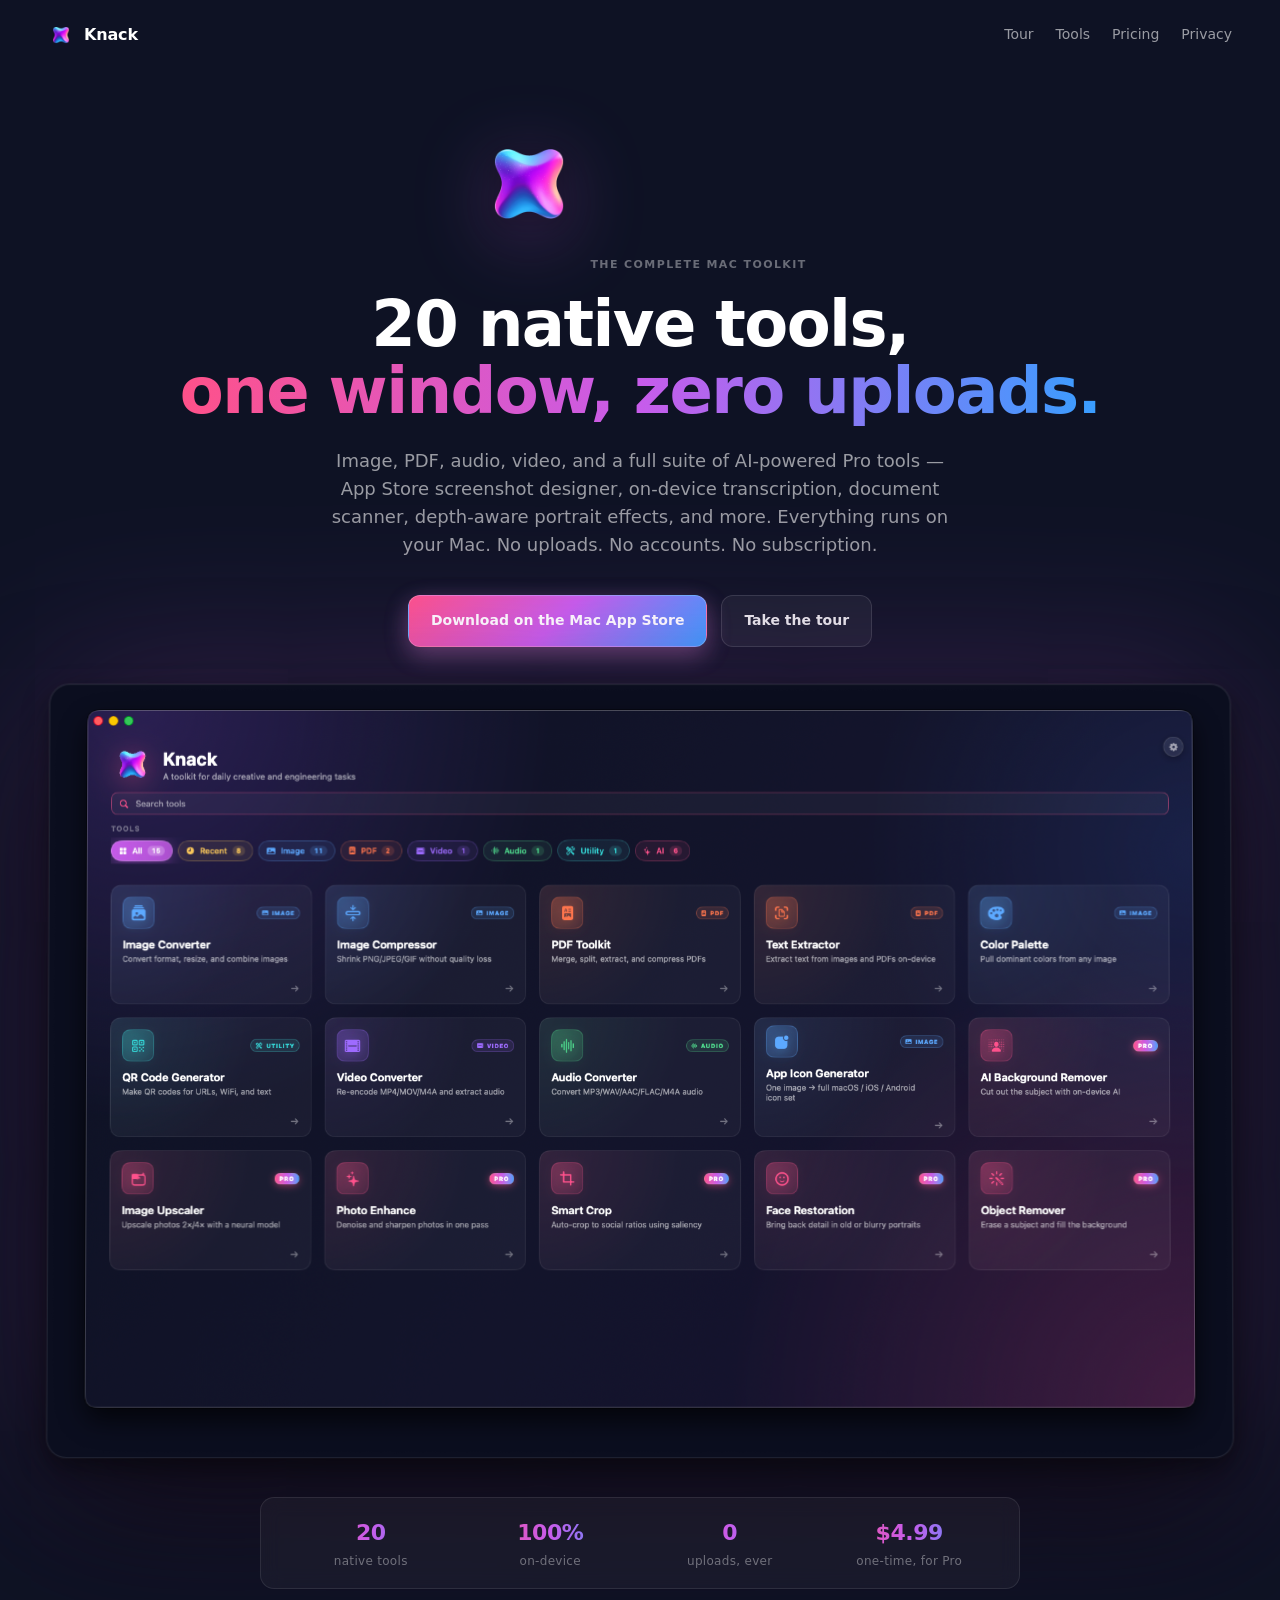
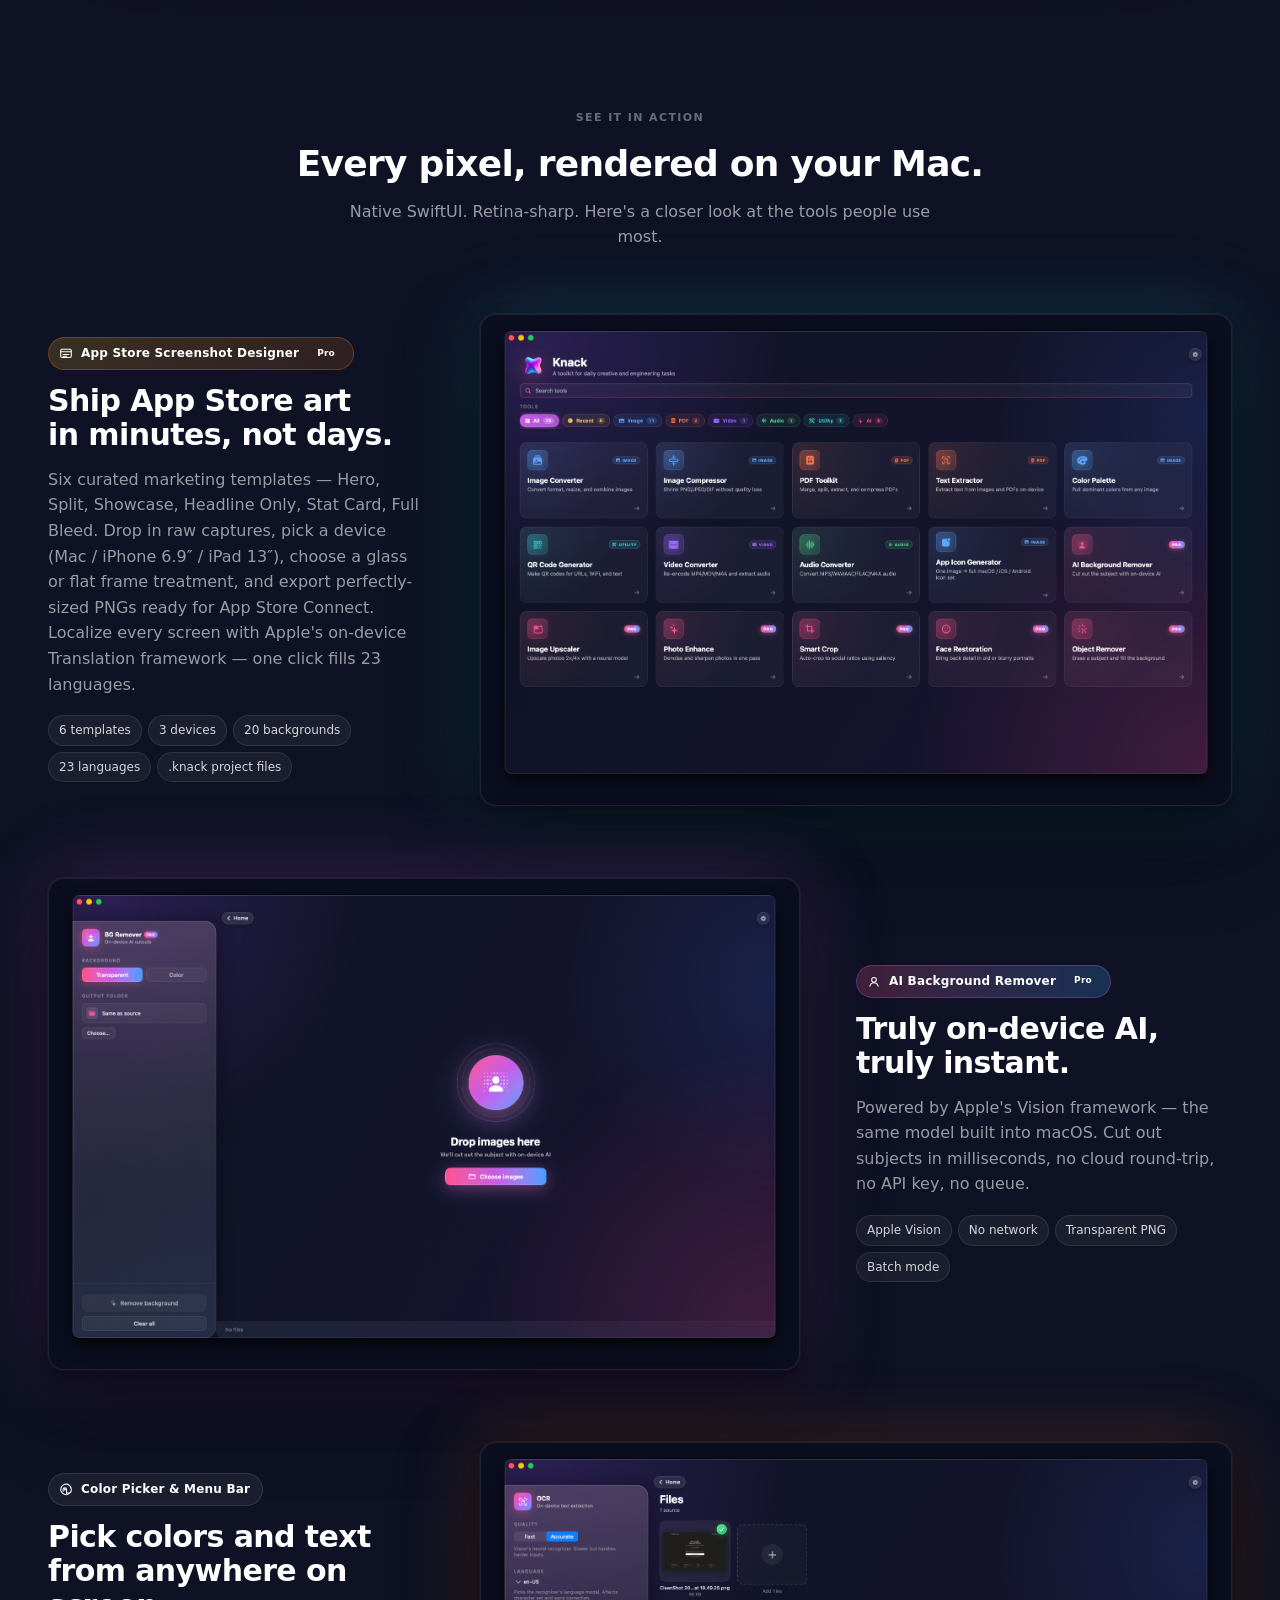
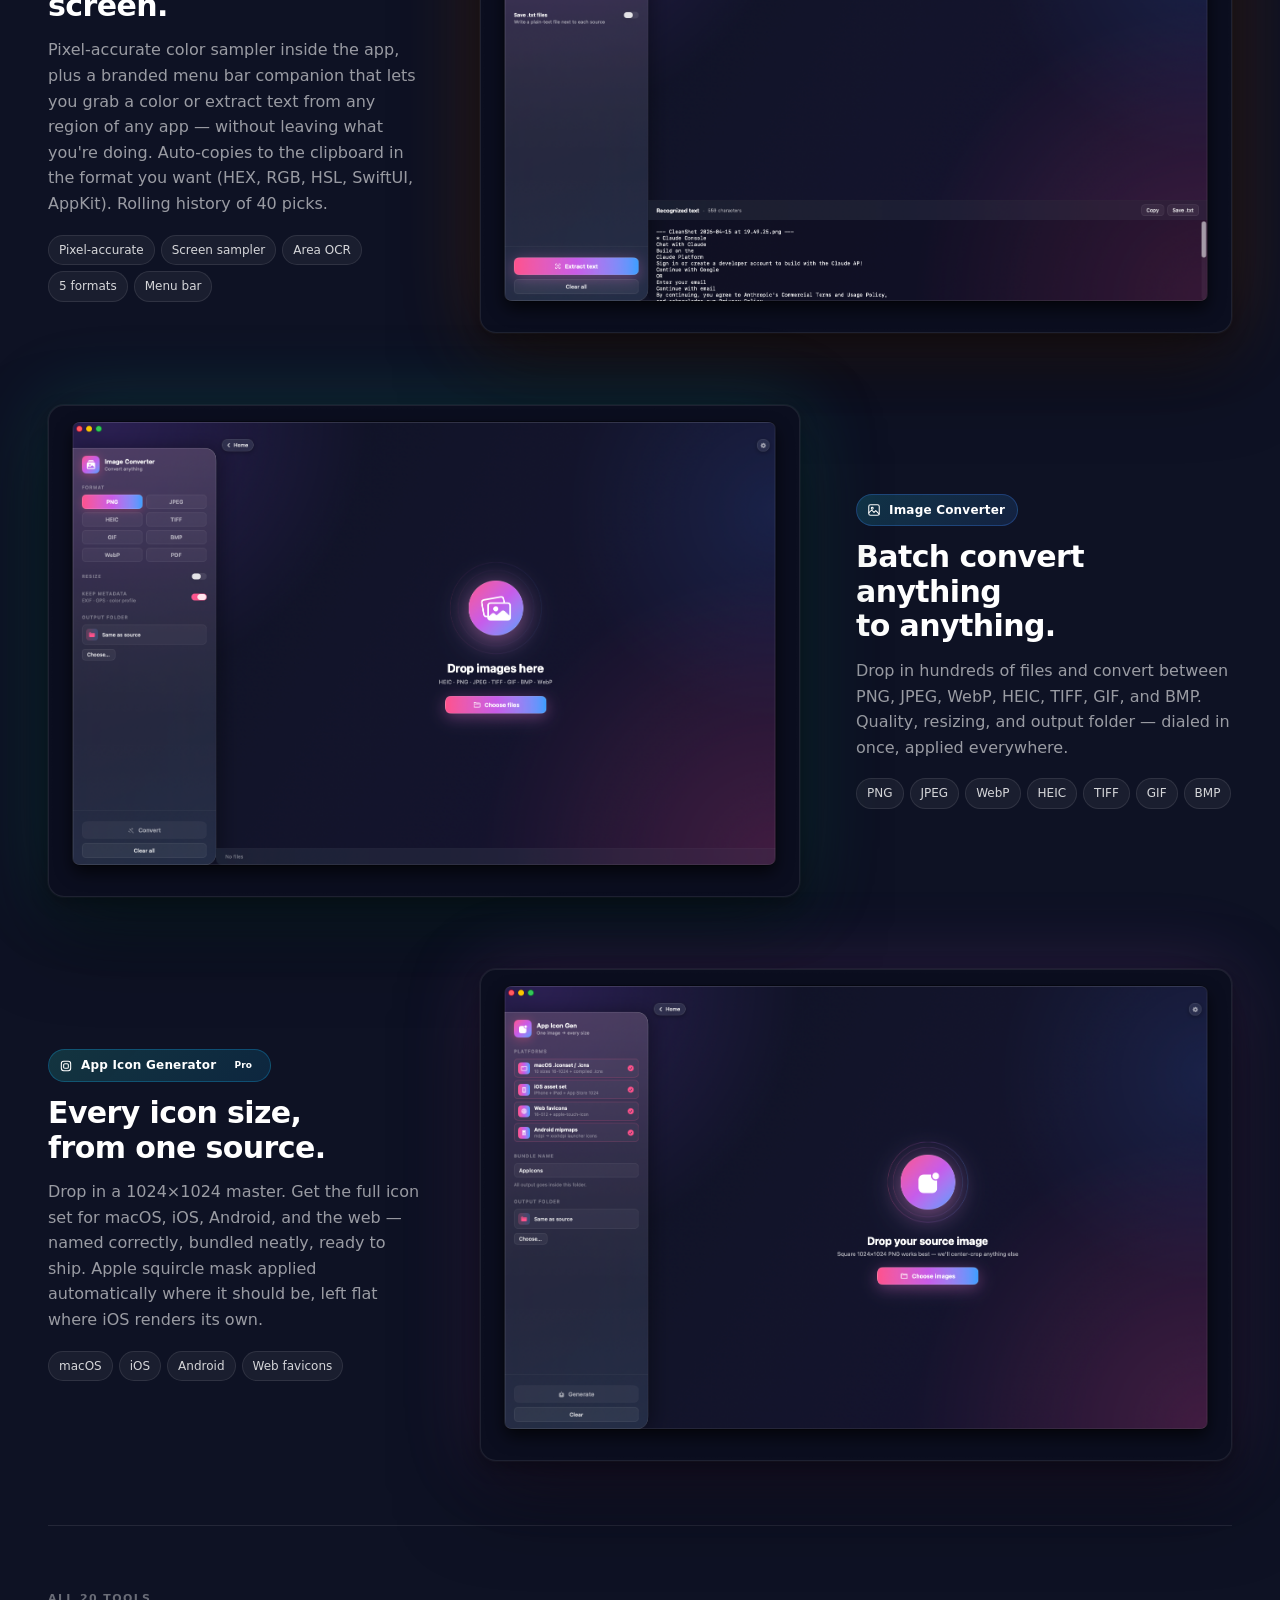
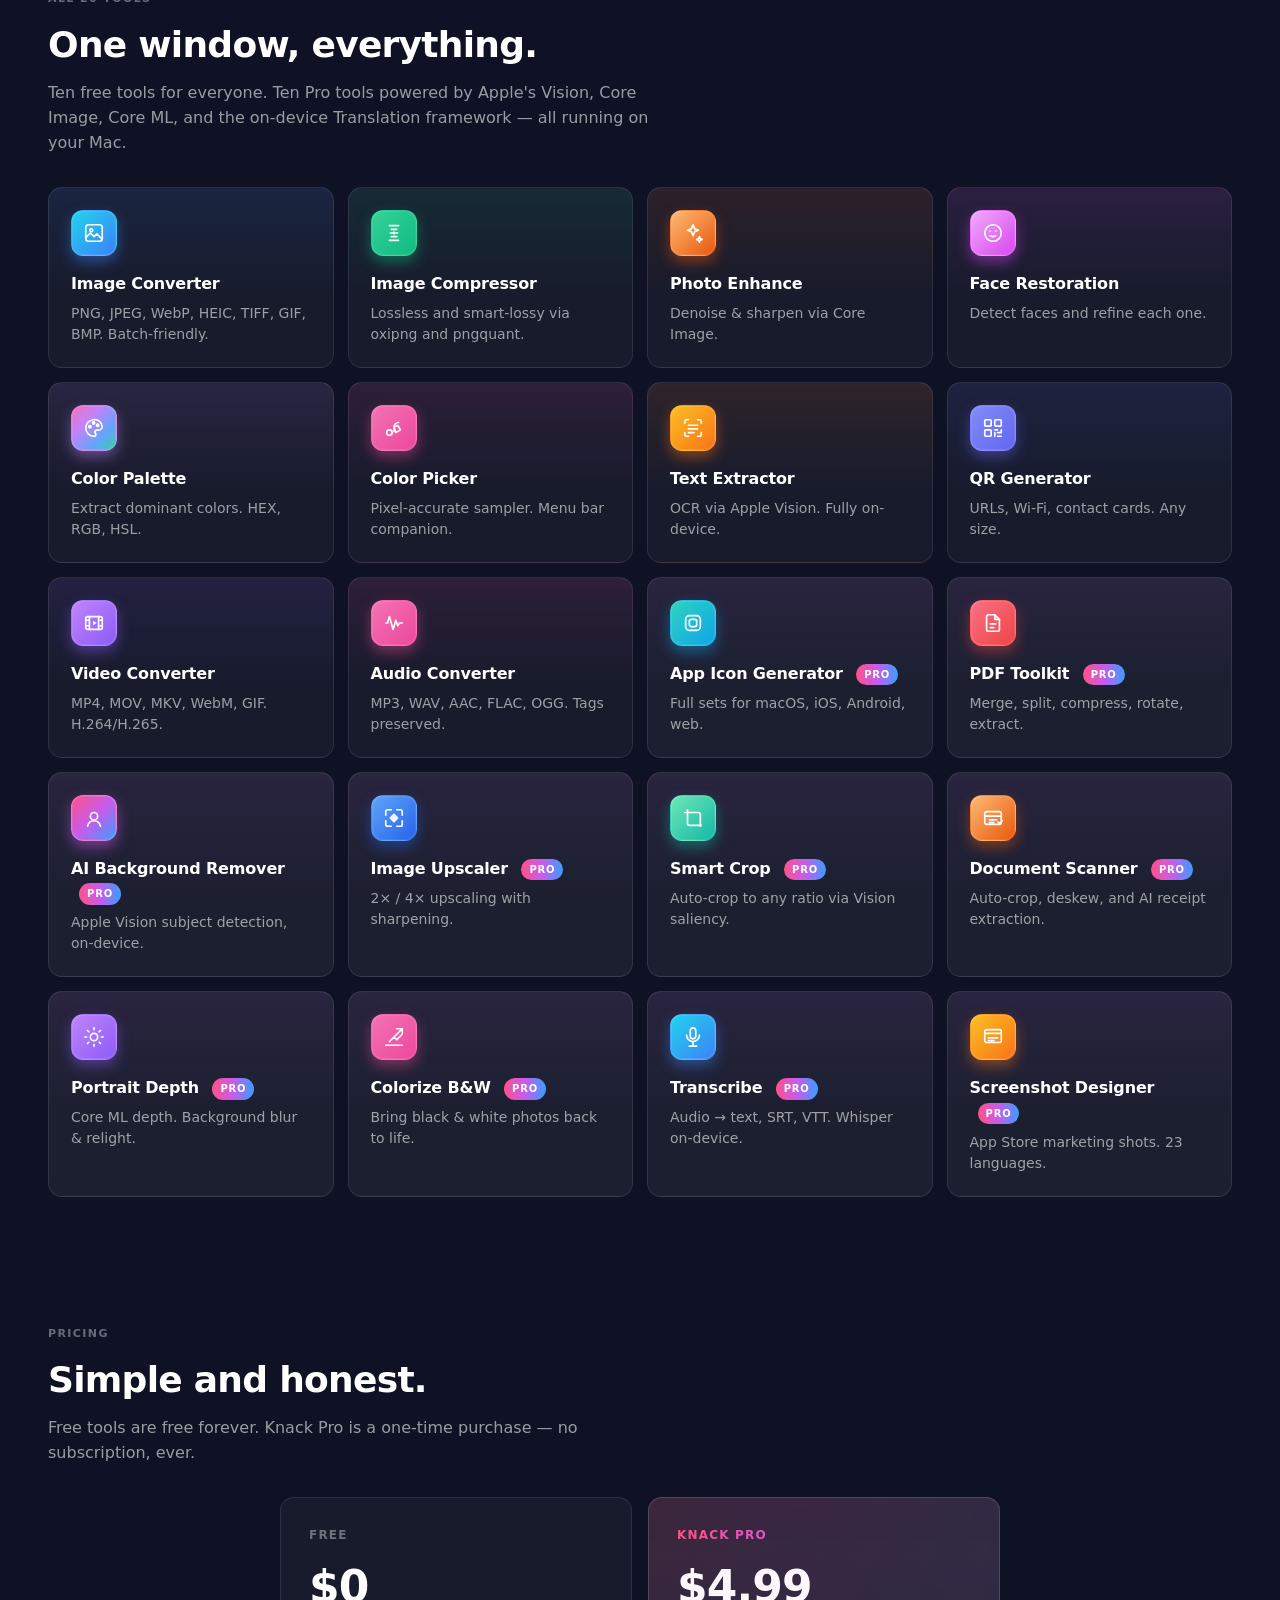
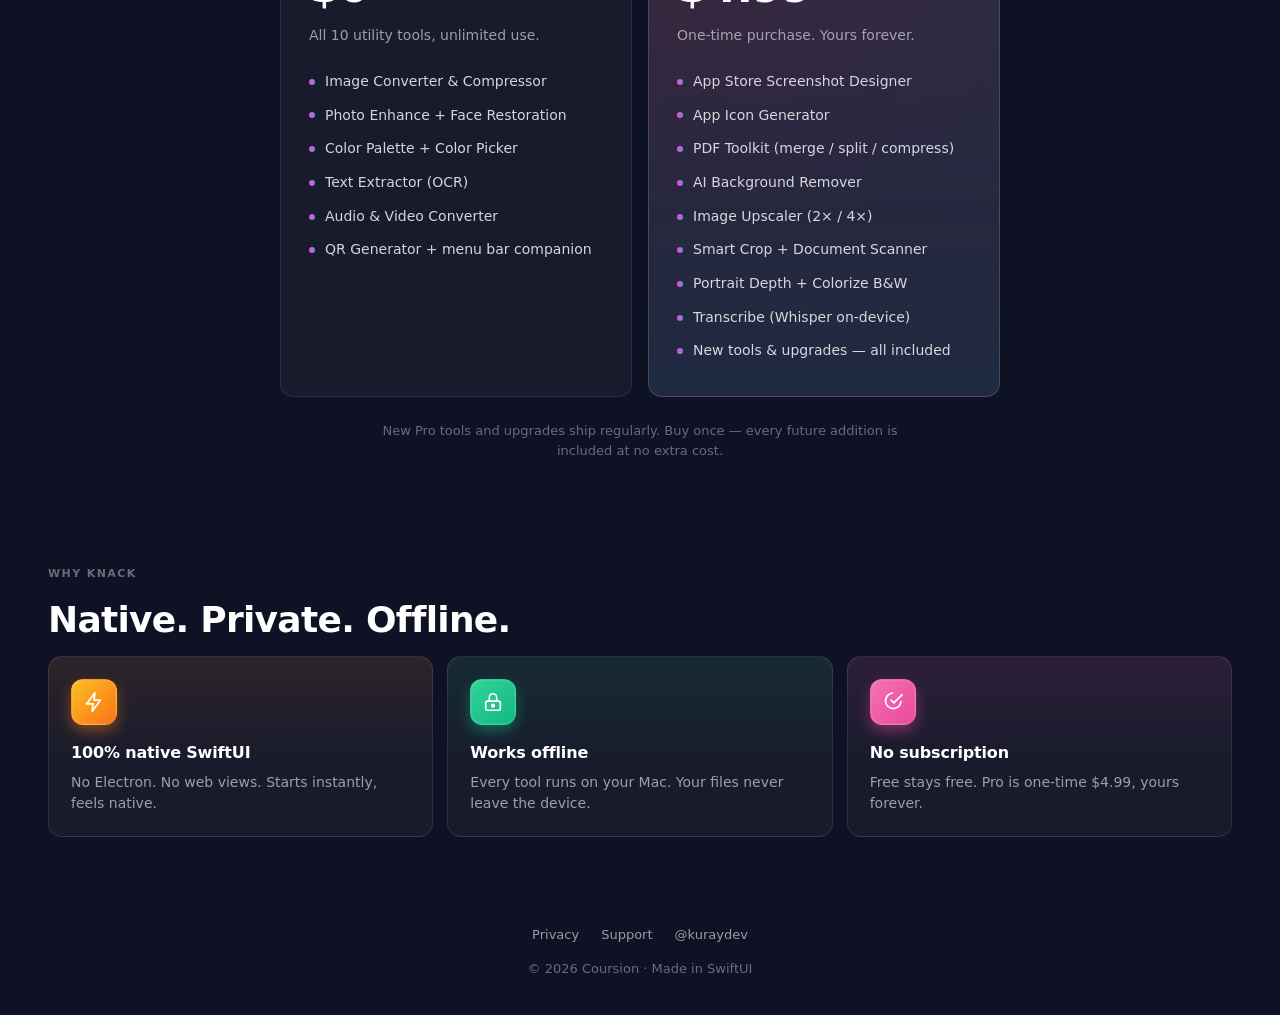
==== commit dda709e1: "site: update for 20 tools + new Pro lineup (Screenshot Designer, Color Picker, menu bar) - Hero now " ====
--- a/index.html
+++ b/index.html
@@ -4,12 +4,12 @@
   <meta charset="utf-8" />
   <meta name="viewport" content="width=device-width, initial-scale=1" />
   <title>Knack — The complete Mac toolkit</title>
-  <meta name="description" content="14 native Mac tools for images, PDFs, video, and audio. Runs on-device. No uploads, no accounts, no subscription." />
-  <link rel="icon" type="image/png" href="icon.png" />
-  <link rel="apple-touch-icon" href="icon.png" />
+  <meta name="description" content="20 native Mac tools for images, PDFs, video, audio, and App Store marketing. Runs on-device. No uploads, no accounts, no subscription." />
+  <link rel="icon" type="image/png" href="screenshots/icon.png" />
+  <link rel="apple-touch-icon" href="screenshots/icon.png" />
   <link rel="stylesheet" href="styles.css" />
   <meta property="og:title" content="Knack — The complete Mac toolkit" />
-  <meta property="og:description" content="14 native Mac tools. On-device. No uploads. No subscription. One-time $4.99." />
+  <meta property="og:description" content="20 native Mac tools. On-device. No uploads. No subscription. One-time $4.99 for Pro." />
   <meta property="og:image" content="screenshots/home-page.png" />
   <meta name="theme-color" content="#0E1224" />
 </head>
@@ -19,7 +19,7 @@
   <div class="container">
     <nav class="top">
       <div class="brand">
-        <img src="icon.png" alt="Knack" />
+        <img src="screenshots/icon.png" alt="Knack" />
         <span>Knack</span>
       </div>
       <div class="links">
@@ -31,12 +31,14 @@
     </nav>
 
     <header class="hero">
-      <img class="app-icon" src="icon.png" alt="Knack app icon" />
+      <img class="app-icon" src="screenshots/icon.png" alt="Knack app icon" />
       <div class="eyebrow">The complete Mac toolkit</div>
-      <h1>Every file tool you need,<br /><span class="grad">native on your Mac.</span></h1>
+      <h1>20 native tools,<br /><span class="grad">one window, zero uploads.</span></h1>
       <p class="sub">
-        Convert, compress, and transform images, PDFs, video, and audio — plus a
-        set of on-device power tools. No uploads. No accounts. No subscription.
+        Image, PDF, audio, video, and a full suite of AI-powered Pro tools —
+        App Store screenshot designer, on-device transcription, document
+        scanner, depth-aware portrait effects, and more. Everything runs on
+        your Mac. No uploads. No accounts. No subscription.
       </p>
       <div class="cta-row">
         <a class="btn primary" href="#" aria-disabled="true">Download on the Mac App Store</a>
@@ -49,12 +51,12 @@
     <div class="container">
       <figure class="window shot-hero">
         <img src="screenshots/home-page.png"
-             alt="Knack home dashboard showing all 14 native Mac tools"
+             alt="Knack home dashboard showing all 20 native Mac tools"
              width="1779" height="1162"
              loading="eager" decoding="async" fetchpriority="high" />
       </figure>
       <div class="hero-stats">
-        <div class="stat"><strong>14</strong><span>native tools</span></div>
+        <div class="stat"><strong>20</strong><span>native tools</span></div>
         <div class="stat"><strong>100%</strong><span>on-device</span></div>
         <div class="stat"><strong>0</strong><span>uploads, ever</span></div>
         <div class="stat"><strong>$4.99</strong><span>one-time, for Pro</span></div>
@@ -72,6 +74,57 @@
     <section class="showcase">
       <div class="showcase-row">
         <div class="showcase-copy">
+          <div class="chip chip-amber">
+            <svg viewBox="0 0 24 24" fill="none" stroke="currentColor" stroke-width="1.8" stroke-linecap="round" stroke-linejoin="round" aria-hidden="true"><rect x="3" y="4" width="18" height="14" rx="2"/><path d="M3 8h18"/><path d="M7 13h10M7 16h6"/></svg>
+            App Store Screenshot Designer <span class="pro-pill">Pro</span>
+          </div>
+          <h3>Ship App Store art<br />in minutes, not days.</h3>
+          <p>Six curated marketing templates — Hero, Split, Showcase, Headline Only, Stat Card, Full Bleed. Drop in raw captures, pick a device (Mac / iPhone 6.9″ / iPad 13″), choose a glass or flat frame treatment, and export perfectly-sized PNGs ready for App Store Connect. Localize every screen with Apple's on-device Translation framework — one click fills 23 languages.</p>
+          <ul class="pills">
+            <li>6 templates</li><li>3 devices</li><li>20 backgrounds</li><li>23 languages</li><li>.knack project files</li>
+          </ul>
+        </div>
+        <figure class="window">
+          <img src="screenshots/home-page.png" alt="App Store Screenshot Designer composing marketing artwork" width="1779" height="1162" loading="lazy" decoding="async" />
+        </figure>
+      </div>
+
+      <div class="showcase-row reverse">
+        <div class="showcase-copy">
+          <div class="chip chip-brand">
+            <svg viewBox="0 0 24 24" fill="none" stroke="currentColor" stroke-width="1.8" stroke-linecap="round" stroke-linejoin="round" aria-hidden="true"><path d="M12 14a4 4 0 1 0 0-8 4 4 0 0 0 0 8z"/><path d="M5 21c.7-3.5 3.6-6 7-6s6.3 2.5 7 6"/></svg>
+            AI Background Remover <span class="pro-pill">Pro</span>
+          </div>
+          <h3>Truly on-device AI,<br />truly instant.</h3>
+          <p>Powered by Apple's Vision framework — the same model built into macOS. Cut out subjects in milliseconds, no cloud round-trip, no API key, no queue.</p>
+          <ul class="pills">
+            <li>Apple Vision</li><li>No network</li><li>Transparent PNG</li><li>Batch mode</li>
+          </ul>
+        </div>
+        <figure class="window">
+          <img src="screenshots/ai-background-remover.png" alt="AI Background Remover with on-device subject detection" width="1779" height="1162" loading="lazy" decoding="async" />
+        </figure>
+      </div>
+
+      <div class="showcase-row">
+        <div class="showcase-copy">
+          <div class="chip chip-rainbow">
+            <svg viewBox="0 0 24 24" fill="none" stroke="currentColor" stroke-width="1.8" stroke-linecap="round" stroke-linejoin="round" aria-hidden="true"><path d="M7 14v-3a3 3 0 0 1 3-3h0a3 3 0 0 1 3 3v7"/><path d="M13 17h4a4 4 0 0 0 4-4v-2a9 9 0 1 0-3 6.7"/><circle cx="10" cy="11" r="1" fill="currentColor"/></svg>
+            Color Picker &amp; Menu Bar
+          </div>
+          <h3>Pick colors and text<br />from anywhere on screen.</h3>
+          <p>Pixel-accurate color sampler inside the app, plus a branded menu bar companion that lets you grab a color or extract text from any region of any app — without leaving what you're doing. Auto-copies to the clipboard in the format you want (HEX, RGB, HSL, SwiftUI, AppKit). Rolling history of 40 picks.</p>
+          <ul class="pills">
+            <li>Pixel-accurate</li><li>Screen sampler</li><li>Area OCR</li><li>5 formats</li><li>Menu bar</li>
+          </ul>
+        </div>
+        <figure class="window">
+          <img src="screenshots/text-extractor.png" alt="Color Picker sampling pixel colors with live hover preview" width="1779" height="1162" loading="lazy" decoding="async" />
+        </figure>
+      </div>
+
+      <div class="showcase-row reverse">
+        <div class="showcase-copy">
           <div class="chip chip-cyan">
             <svg viewBox="0 0 24 24" fill="none" stroke="currentColor" stroke-width="1.8" stroke-linecap="round" stroke-linejoin="round" aria-hidden="true"><rect x="3" y="3" width="18" height="18" rx="3"/><circle cx="9" cy="9" r="1.6"/><path d="M3 17l5-5 4 4 3-3 6 6"/></svg>
             Image Converter
@@ -87,48 +140,14 @@
         </figure>
       </div>
 
-      <div class="showcase-row reverse">
-        <div class="showcase-copy">
-          <div class="chip chip-brand">
-            <svg viewBox="0 0 24 24" fill="none" stroke="currentColor" stroke-width="1.8" stroke-linecap="round" stroke-linejoin="round" aria-hidden="true"><path d="M12 14a4 4 0 1 0 0-8 4 4 0 0 0 0 8z"/><path d="M5 21c.7-3.5 3.6-6 7-6s6.3 2.5 7 6"/></svg>
-            AI Background Remover <span class="pro-pill">Pro</span>
-          </div>
-          <h3>Truly on-device AI,<br />truly instant.</h3>
-          <p>Powered by Apple's Vision framework — the same model built into macOS. Cut out subjects in milliseconds, no cloud round-trip, no API key, no queue.</p>
-          <ul class="pills">
-            <li>Apple Vision</li><li>No network</li><li>Transparent PNG</li><li>Batch mode</li>
-          </ul>
-        </div>
-        <figure class="window">
-          <img src="screenshots/ai-background-remover.png" alt="AI Background Remover with on-device subject detection" width="1779" height="1162" loading="lazy" decoding="async" />
-        </figure>
-      </div>
-
       <div class="showcase-row">
-        <div class="showcase-copy">
-          <div class="chip chip-amber">
-            <svg viewBox="0 0 24 24" fill="none" stroke="currentColor" stroke-width="1.8" stroke-linecap="round" stroke-linejoin="round" aria-hidden="true"><path d="M3 7V5a2 2 0 0 1 2-2h2M17 3h2a2 2 0 0 1 2 2v2M21 17v2a2 2 0 0 1-2 2h-2M7 21H5a2 2 0 0 1-2-2v-2"/><path d="M7 9h10M7 13h10M7 17h6"/></svg>
-            Text Extractor <span class="pro-pill">Pro</span>
-          </div>
-          <h3>OCR that stays<br />on your desk.</h3>
-          <p>Pull text from screenshots, photos, and scanned PDFs with Apple Vision's language-aware recognition — then copy, save, or search. Your documents never touch the internet.</p>
-          <ul class="pills">
-            <li>Multilingual</li><li>PDF support</li><li>Copy &amp; save</li><li>Batch</li>
-          </ul>
-        </div>
-        <figure class="window">
-          <img src="screenshots/text-extractor.png" alt="Text Extractor recognizing text from an image" width="1779" height="1162" loading="lazy" decoding="async" />
-        </figure>
-      </div>
-
-      <div class="showcase-row reverse">
         <div class="showcase-copy">
           <div class="chip chip-teal">
             <svg viewBox="0 0 24 24" fill="none" stroke="currentColor" stroke-width="1.8" stroke-linecap="round" stroke-linejoin="round" aria-hidden="true"><rect x="4" y="4" width="16" height="16" rx="4"/><rect x="8" y="8" width="8" height="8" rx="2"/></svg>
-            App Icon Generator
+            App Icon Generator <span class="pro-pill">Pro</span>
           </div>
           <h3>Every icon size,<br />from one source.</h3>
-          <p>Drop in a 1024×1024 master. Get the full icon set for macOS, iOS, Android, and the web — named correctly, bundled neatly, ready to ship.</p>
+          <p>Drop in a 1024×1024 master. Get the full icon set for macOS, iOS, Android, and the web — named correctly, bundled neatly, ready to ship. Apple squircle mask applied automatically where it should be, left flat where iOS renders its own.</p>
           <ul class="pills">
             <li>macOS</li><li>iOS</li><li>Android</li><li>Web favicons</li>
           </ul>
@@ -142,11 +161,12 @@
     <hr class="sep" />
 
     <section id="tools">
-      <div class="section-label">All 14 tools</div>
+      <div class="section-label">All 20 tools</div>
       <h2>One window, everything.</h2>
-      <p class="lede">Eight free tools for everyone. Six Pro tools powered by Apple's Vision and Core Image — all on-device.</p>
+      <p class="lede">Ten free tools for everyone. Ten Pro tools powered by Apple's Vision, Core Image, Core ML, and the on-device Translation framework — all running on your Mac.</p>
 
       <div class="grid">
+        <!-- Free tools -->
         <div class="card">
           <div class="tile c-cyan"><svg viewBox="0 0 24 24" fill="none" stroke="currentColor" stroke-width="1.8" stroke-linecap="round" stroke-linejoin="round" aria-hidden="true"><rect x="3" y="3" width="18" height="18" rx="3"/><circle cx="9" cy="9" r="1.6"/><path d="M3 17l5-5 4 4 3-3 6 6"/></svg></div>
           <h3>Image Converter</h3>
@@ -158,9 +178,14 @@
           <p>Lossless and smart-lossy via oxipng and pngquant.</p>
         </div>
         <div class="card">
-          <div class="tile c-red"><svg viewBox="0 0 24 24" fill="none" stroke="currentColor" stroke-width="1.8" stroke-linecap="round" stroke-linejoin="round" aria-hidden="true"><path d="M14 3H7a2 2 0 0 0-2 2v14a2 2 0 0 0 2 2h10a2 2 0 0 0 2-2V8z"/><path d="M14 3v5h5"/><path d="M9 13h6M9 17h4"/></svg></div>
-          <h3>PDF Toolkit</h3>
-          <p>Merge, split, compress, rotate, extract.</p>
+          <div class="tile c-orange"><svg viewBox="0 0 24 24" fill="none" stroke="currentColor" stroke-width="1.8" stroke-linecap="round" stroke-linejoin="round" aria-hidden="true"><path d="M12 3l1.8 4.5L18 9l-4.2 1.5L12 15l-1.8-4.5L6 9l4.2-1.5z"/><path d="M19 16l.9 2.1L22 19l-2.1.9L19 22l-.9-2.1L16 19l2.1-.9z"/></svg></div>
+          <h3>Photo Enhance</h3>
+          <p>Denoise &amp; sharpen via Core Image.</p>
+        </div>
+        <div class="card">
+          <div class="tile c-magenta"><svg viewBox="0 0 24 24" fill="none" stroke="currentColor" stroke-width="1.8" stroke-linecap="round" stroke-linejoin="round" aria-hidden="true"><circle cx="12" cy="12" r="9"/><path d="M9 10h.01M15 10h.01"/><path d="M9 15c1.5 1 4.5 1 6 0"/></svg></div>
+          <h3>Face Restoration</h3>
+          <p>Detect faces and refine each one.</p>
         </div>
         <div class="card">
           <div class="tile c-rainbow"><svg viewBox="0 0 24 24" fill="none" stroke="currentColor" stroke-width="1.8" stroke-linecap="round" stroke-linejoin="round" aria-hidden="true"><path d="M12 3a9 9 0 0 0 0 18c1.1 0 2-.9 2-2 0-.5-.2-1-.6-1.4a1.95 1.95 0 0 1 1.4-3.3H17a4 4 0 0 0 4-4 8 8 0 0 0-9-7.3z"/><circle cx="7.5" cy="10.5" r="1.2" fill="currentColor"/><circle cx="11.5" cy="6.5" r="1.2" fill="currentColor"/><circle cx="16" cy="9" r="1.2" fill="currentColor"/></svg></div>
@@ -168,6 +193,16 @@
           <p>Extract dominant colors. HEX, RGB, HSL.</p>
         </div>
         <div class="card">
+          <div class="tile c-pink"><svg viewBox="0 0 24 24" fill="none" stroke="currentColor" stroke-width="1.8" stroke-linecap="round" stroke-linejoin="round" aria-hidden="true"><path d="M17 6a5 5 0 0 0-5 5v5"/><path d="M12 11l4-2 3 5-5 3z"/><circle cx="7" cy="17" r="3"/></svg></div>
+          <h3>Color Picker</h3>
+          <p>Pixel-accurate sampler. Menu bar companion.</p>
+        </div>
+        <div class="card">
+          <div class="tile c-amber"><svg viewBox="0 0 24 24" fill="none" stroke="currentColor" stroke-width="1.8" stroke-linecap="round" stroke-linejoin="round" aria-hidden="true"><path d="M3 7V5a2 2 0 0 1 2-2h2M17 3h2a2 2 0 0 1 2 2v2M21 17v2a2 2 0 0 1-2 2h-2M7 21H5a2 2 0 0 1-2-2v-2"/><path d="M7 9h10M7 13h10M7 17h6"/></svg></div>
+          <h3>Text Extractor</h3>
+          <p>OCR via Apple Vision. Fully on-device.</p>
+        </div>
+        <div class="card">
           <div class="tile c-indigo"><svg viewBox="0 0 24 24" fill="none" stroke="currentColor" stroke-width="1.8" stroke-linecap="round" stroke-linejoin="round" aria-hidden="true"><rect x="3" y="3" width="7" height="7" rx="1"/><rect x="14" y="3" width="7" height="7" rx="1"/><rect x="3" y="14" width="7" height="7" rx="1"/><path d="M14 14h3M21 14v3M14 17v4M17 17h4M17 21h4"/></svg></div>
           <h3>QR Generator</h3>
           <p>URLs, Wi-Fi, contact cards. Any size.</p>
@@ -182,10 +217,17 @@
           <h3>Audio Converter</h3>
           <p>MP3, WAV, AAC, FLAC, OGG. Tags preserved.</p>
         </div>
-        <div class="card">
-          <div class="tile c-teal"><svg viewBox="0 0 24 24" fill="none" stroke="currentColor" stroke-width="1.8" stroke-linecap="round" stroke-linejoin="round" aria-hidden="true"><rect x="4" y="4" width="16" height="16" rx="4"/><rect x="8" y="8" width="8" height="8" rx="2"/><path d="M2 9h2M2 15h2M20 9h2M20 15h2M9 2v2M15 2v2M9 20v2M15 20v2"/></svg></div>
-          <h3>App Icon Generator</h3>
+
+        <!-- Pro tools -->
+        <div class="card pro">
+          <div class="tile c-teal"><svg viewBox="0 0 24 24" fill="none" stroke="currentColor" stroke-width="1.8" stroke-linecap="round" stroke-linejoin="round" aria-hidden="true"><rect x="4" y="4" width="16" height="16" rx="4"/><rect x="8" y="8" width="8" height="8" rx="2"/></svg></div>
+          <h3>App Icon Generator <span class="pro-pill">Pro</span></h3>
           <p>Full sets for macOS, iOS, Android, web.</p>
+        </div>
+        <div class="card pro">
+          <div class="tile c-red"><svg viewBox="0 0 24 24" fill="none" stroke="currentColor" stroke-width="1.8" stroke-linecap="round" stroke-linejoin="round" aria-hidden="true"><path d="M14 3H7a2 2 0 0 0-2 2v14a2 2 0 0 0 2 2h10a2 2 0 0 0 2-2V8z"/><path d="M14 3v5h5"/><path d="M9 13h6M9 17h4"/></svg></div>
+          <h3>PDF Toolkit <span class="pro-pill">Pro</span></h3>
+          <p>Merge, split, compress, rotate, extract.</p>
         </div>
         <div class="card pro">
           <div class="tile brand"><svg viewBox="0 0 24 24" fill="none" stroke="currentColor" stroke-width="1.8" stroke-linecap="round" stroke-linejoin="round" aria-hidden="true"><path d="M12 14a4 4 0 1 0 0-8 4 4 0 0 0 0 8z"/><path d="M5 21c.7-3.5 3.6-6 7-6s6.3 2.5 7 6"/></svg></div>
@@ -198,24 +240,34 @@
           <p>2× / 4× upscaling with sharpening.</p>
         </div>
         <div class="card pro">
-          <div class="tile c-orange"><svg viewBox="0 0 24 24" fill="none" stroke="currentColor" stroke-width="1.8" stroke-linecap="round" stroke-linejoin="round" aria-hidden="true"><path d="M12 3l1.8 4.5L18 9l-4.2 1.5L12 15l-1.8-4.5L6 9l4.2-1.5z"/><path d="M19 16l.9 2.1L22 19l-2.1.9L19 22l-.9-2.1L16 19l2.1-.9z"/></svg></div>
-          <h3>Photo Enhance <span class="pro-pill">Pro</span></h3>
-          <p>Denoise &amp; sharpen via Core Image.</p>
-        </div>
-        <div class="card pro">
           <div class="tile c-mint"><svg viewBox="0 0 24 24" fill="none" stroke="currentColor" stroke-width="1.8" stroke-linecap="round" stroke-linejoin="round" aria-hidden="true"><path d="M6 3v15a2 2 0 0 0 2 2h13"/><path d="M3 6h15a2 2 0 0 1 2 2v13"/></svg></div>
           <h3>Smart Crop <span class="pro-pill">Pro</span></h3>
           <p>Auto-crop to any ratio via Vision saliency.</p>
         </div>
         <div class="card pro">
-          <div class="tile c-magenta"><svg viewBox="0 0 24 24" fill="none" stroke="currentColor" stroke-width="1.8" stroke-linecap="round" stroke-linejoin="round" aria-hidden="true"><circle cx="12" cy="12" r="9"/><path d="M9 10h.01M15 10h.01"/><path d="M9 15c1.5 1 4.5 1 6 0"/></svg></div>
-          <h3>Face Restoration <span class="pro-pill">Pro</span></h3>
-          <p>Detect faces and refine each one.</p>
-        </div>
-        <div class="card pro">
-          <div class="tile c-amber"><svg viewBox="0 0 24 24" fill="none" stroke="currentColor" stroke-width="1.8" stroke-linecap="round" stroke-linejoin="round" aria-hidden="true"><path d="M3 7V5a2 2 0 0 1 2-2h2M17 3h2a2 2 0 0 1 2 2v2M21 17v2a2 2 0 0 1-2 2h-2M7 21H5a2 2 0 0 1-2-2v-2"/><path d="M7 9h10M7 13h10M7 17h6"/></svg></div>
-          <h3>Text Extractor <span class="pro-pill">Pro</span></h3>
-          <p>OCR via Apple Vision. Fully on-device.</p>
+          <div class="tile c-orange"><svg viewBox="0 0 24 24" fill="none" stroke="currentColor" stroke-width="1.8" stroke-linecap="round" stroke-linejoin="round" aria-hidden="true"><rect x="3" y="5" width="18" height="14" rx="2"/><path d="M3 10h18"/><path d="M8 14h8M8 17h5"/><path d="M17.5 16.5l1.5 1.5 3-3"/></svg></div>
+          <h3>Document Scanner <span class="pro-pill">Pro</span></h3>
+          <p>Auto-crop, deskew, and AI receipt extraction.</p>
+        </div>
+        <div class="card pro">
+          <div class="tile c-violet"><svg viewBox="0 0 24 24" fill="none" stroke="currentColor" stroke-width="1.8" stroke-linecap="round" stroke-linejoin="round" aria-hidden="true"><circle cx="12" cy="12" r="4"/><path d="M12 2v2M12 20v2M4.9 4.9l1.4 1.4M17.7 17.7l1.4 1.4M2 12h2M20 12h2M4.9 19.1l1.4-1.4M17.7 6.3l1.4-1.4"/></svg></div>
+          <h3>Portrait Depth <span class="pro-pill">Pro</span></h3>
+          <p>Core ML depth. Background blur &amp; relight.</p>
+        </div>
+        <div class="card pro">
+          <div class="tile c-pink"><svg viewBox="0 0 24 24" fill="none" stroke="currentColor" stroke-width="1.8" stroke-linecap="round" stroke-linejoin="round" aria-hidden="true"><path d="M15 3h6v6"/><path d="M21 3l-8 8"/><path d="M3 21h18"/><path d="M7 17l5-5 3 3 5-5"/></svg></div>
+          <h3>Colorize B&amp;W <span class="pro-pill">Pro</span></h3>
+          <p>Bring black &amp; white photos back to life.</p>
+        </div>
+        <div class="card pro">
+          <div class="tile c-cyan"><svg viewBox="0 0 24 24" fill="none" stroke="currentColor" stroke-width="1.8" stroke-linecap="round" stroke-linejoin="round" aria-hidden="true"><rect x="9" y="2" width="6" height="12" rx="3"/><path d="M5 10a7 7 0 0 0 14 0"/><path d="M12 17v5"/><path d="M8 22h8"/></svg></div>
+          <h3>Transcribe <span class="pro-pill">Pro</span></h3>
+          <p>Audio → text, SRT, VTT. Whisper on-device.</p>
+        </div>
+        <div class="card pro">
+          <div class="tile c-amber"><svg viewBox="0 0 24 24" fill="none" stroke="currentColor" stroke-width="1.8" stroke-linecap="round" stroke-linejoin="round" aria-hidden="true"><rect x="3" y="4" width="18" height="14" rx="2"/><path d="M3 8h18"/><path d="M7 13h10M7 16h6"/></svg></div>
+          <h3>Screenshot Designer <span class="pro-pill">Pro</span></h3>
+          <p>App Store marketing shots. 23 languages.</p>
         </div>
       </div>
     </section>
@@ -229,12 +281,14 @@
         <div class="price">
           <div class="tier">Free</div>
           <div class="amount">$0</div>
-          <p class="note">All 8 utility tools, unlimited use.</p>
+          <p class="note">All 10 utility tools, unlimited use.</p>
           <ul>
-            <li>Image, PDF, Video, Audio tools</li>
-            <li>Color Palette + QR Generator</li>
-            <li>App Icon Generator</li>
-            <li>No ads, no accounts</li>
+            <li>Image Converter &amp; Compressor</li>
+            <li>Photo Enhance + Face Restoration</li>
+            <li>Color Palette + Color Picker</li>
+            <li>Text Extractor (OCR)</li>
+            <li>Audio &amp; Video Converter</li>
+            <li>QR Generator + menu bar companion</li>
           </ul>
         </div>
         <div class="price pro">
@@ -242,11 +296,14 @@
           <div class="amount">$4.99</div>
           <p class="note">One-time purchase. Yours forever.</p>
           <ul>
+            <li>App Store Screenshot Designer</li>
+            <li>App Icon Generator</li>
+            <li>PDF Toolkit (merge / split / compress)</li>
             <li>AI Background Remover</li>
             <li>Image Upscaler (2× / 4×)</li>
-            <li>Photo Enhance + Smart Crop</li>
-            <li>Face Restoration</li>
-            <li>Text Extractor (OCR)</li>
+            <li>Smart Crop + Document Scanner</li>
+            <li>Portrait Depth + Colorize B&amp;W</li>
+            <li>Transcribe (Whisper on-device)</li>
             <li>New tools &amp; upgrades — all included</li>
           </ul>
         </div>
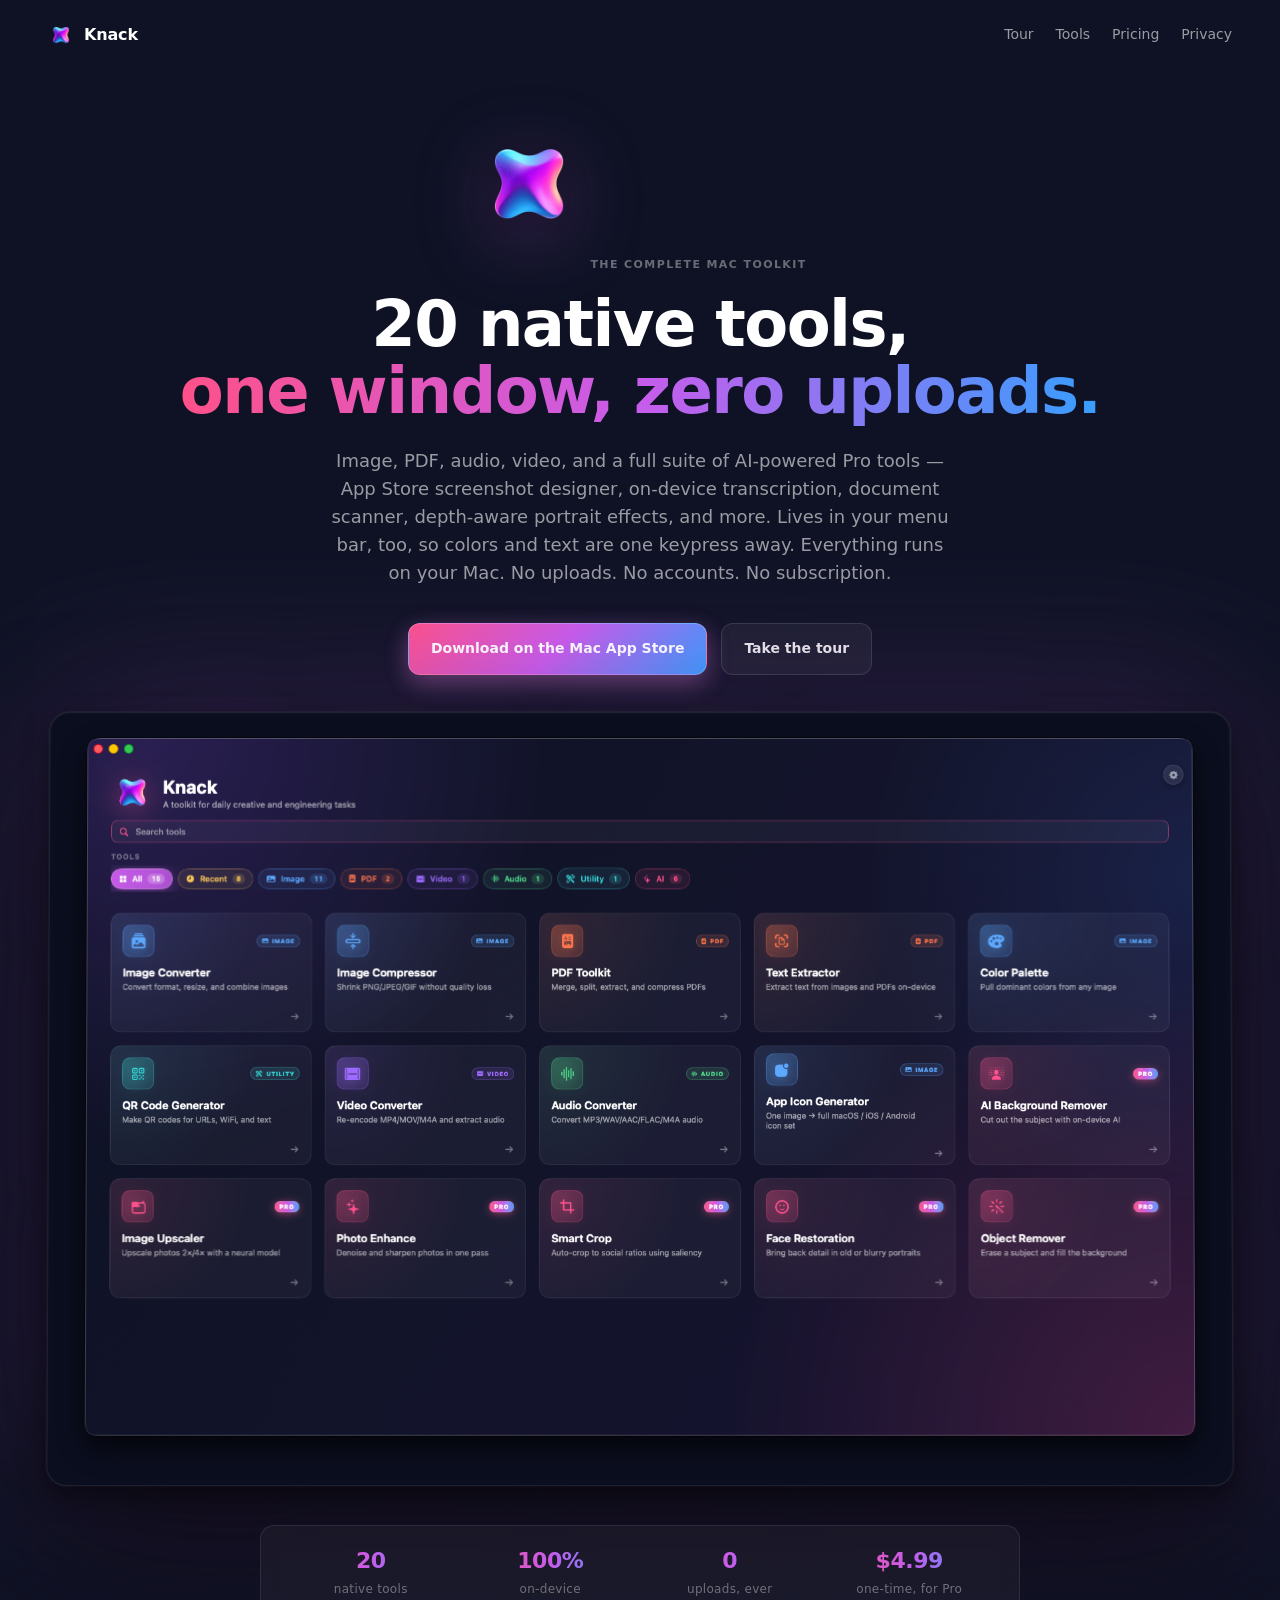
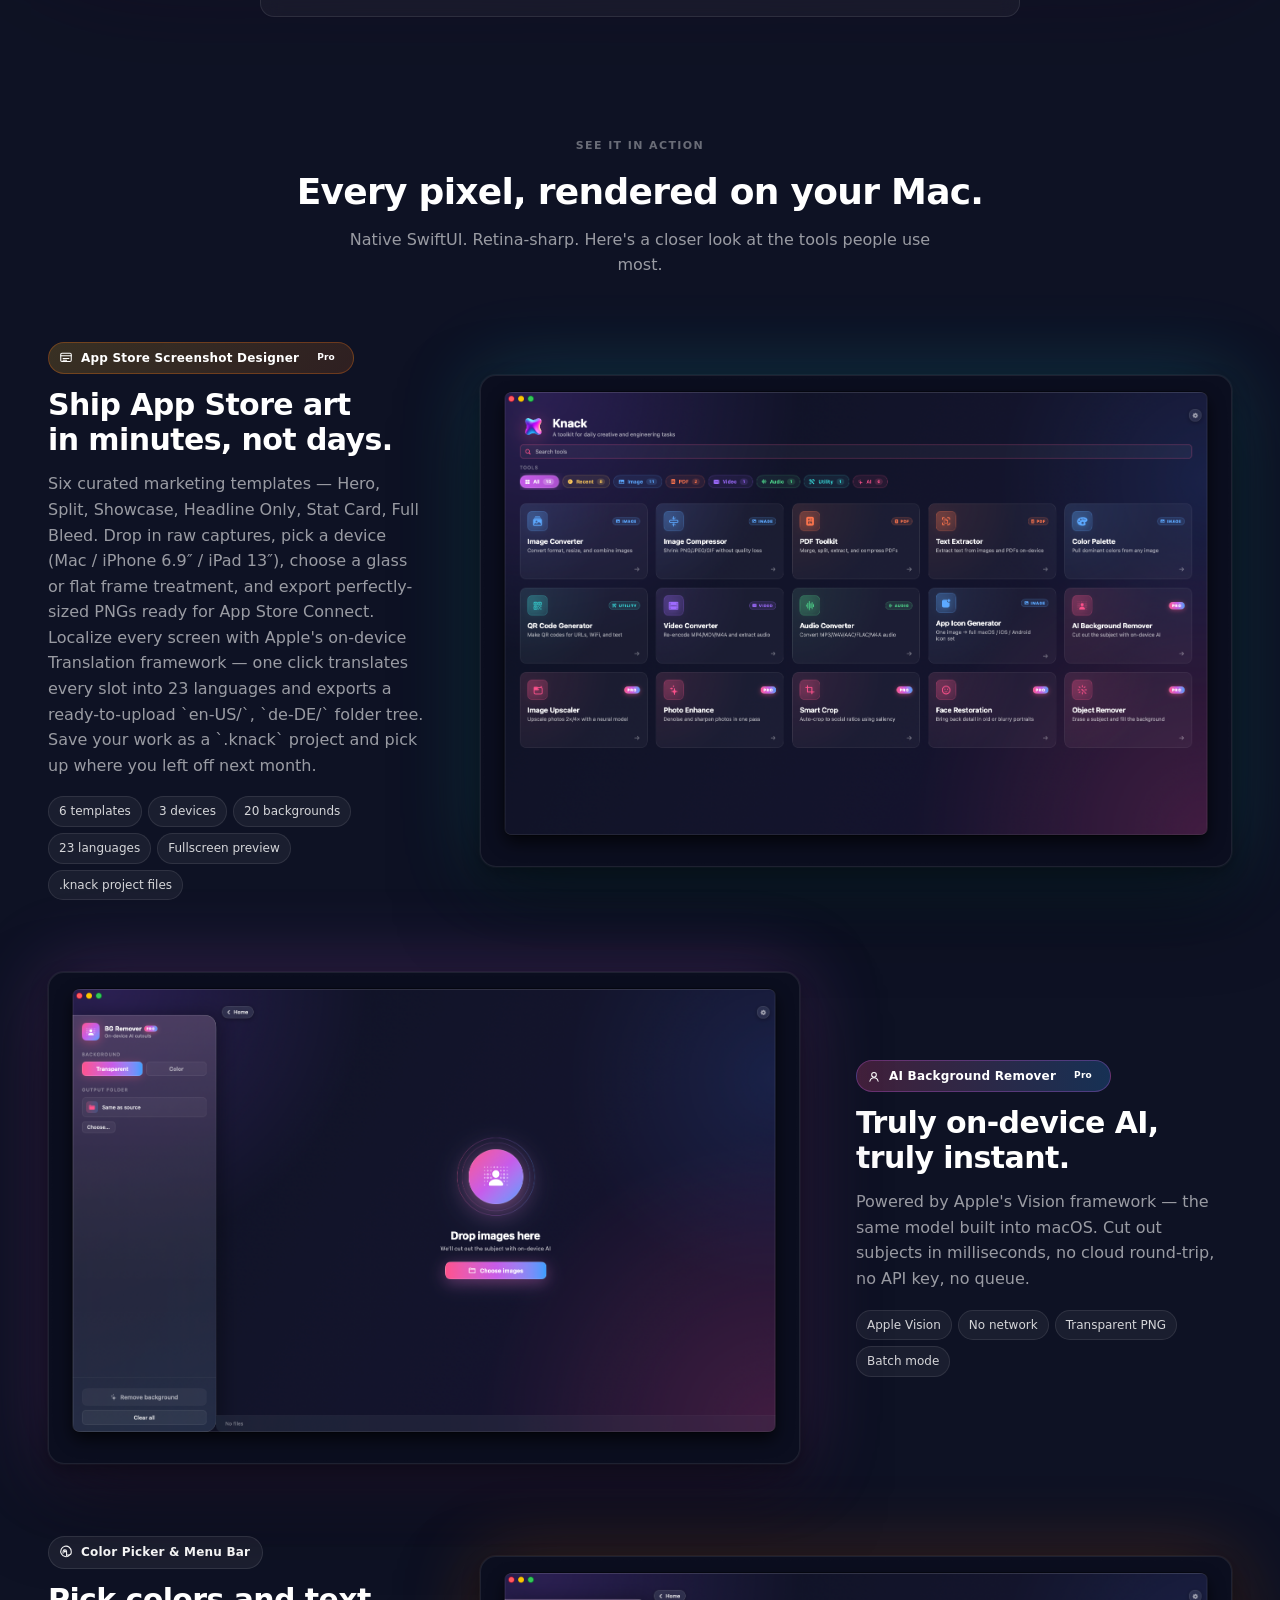
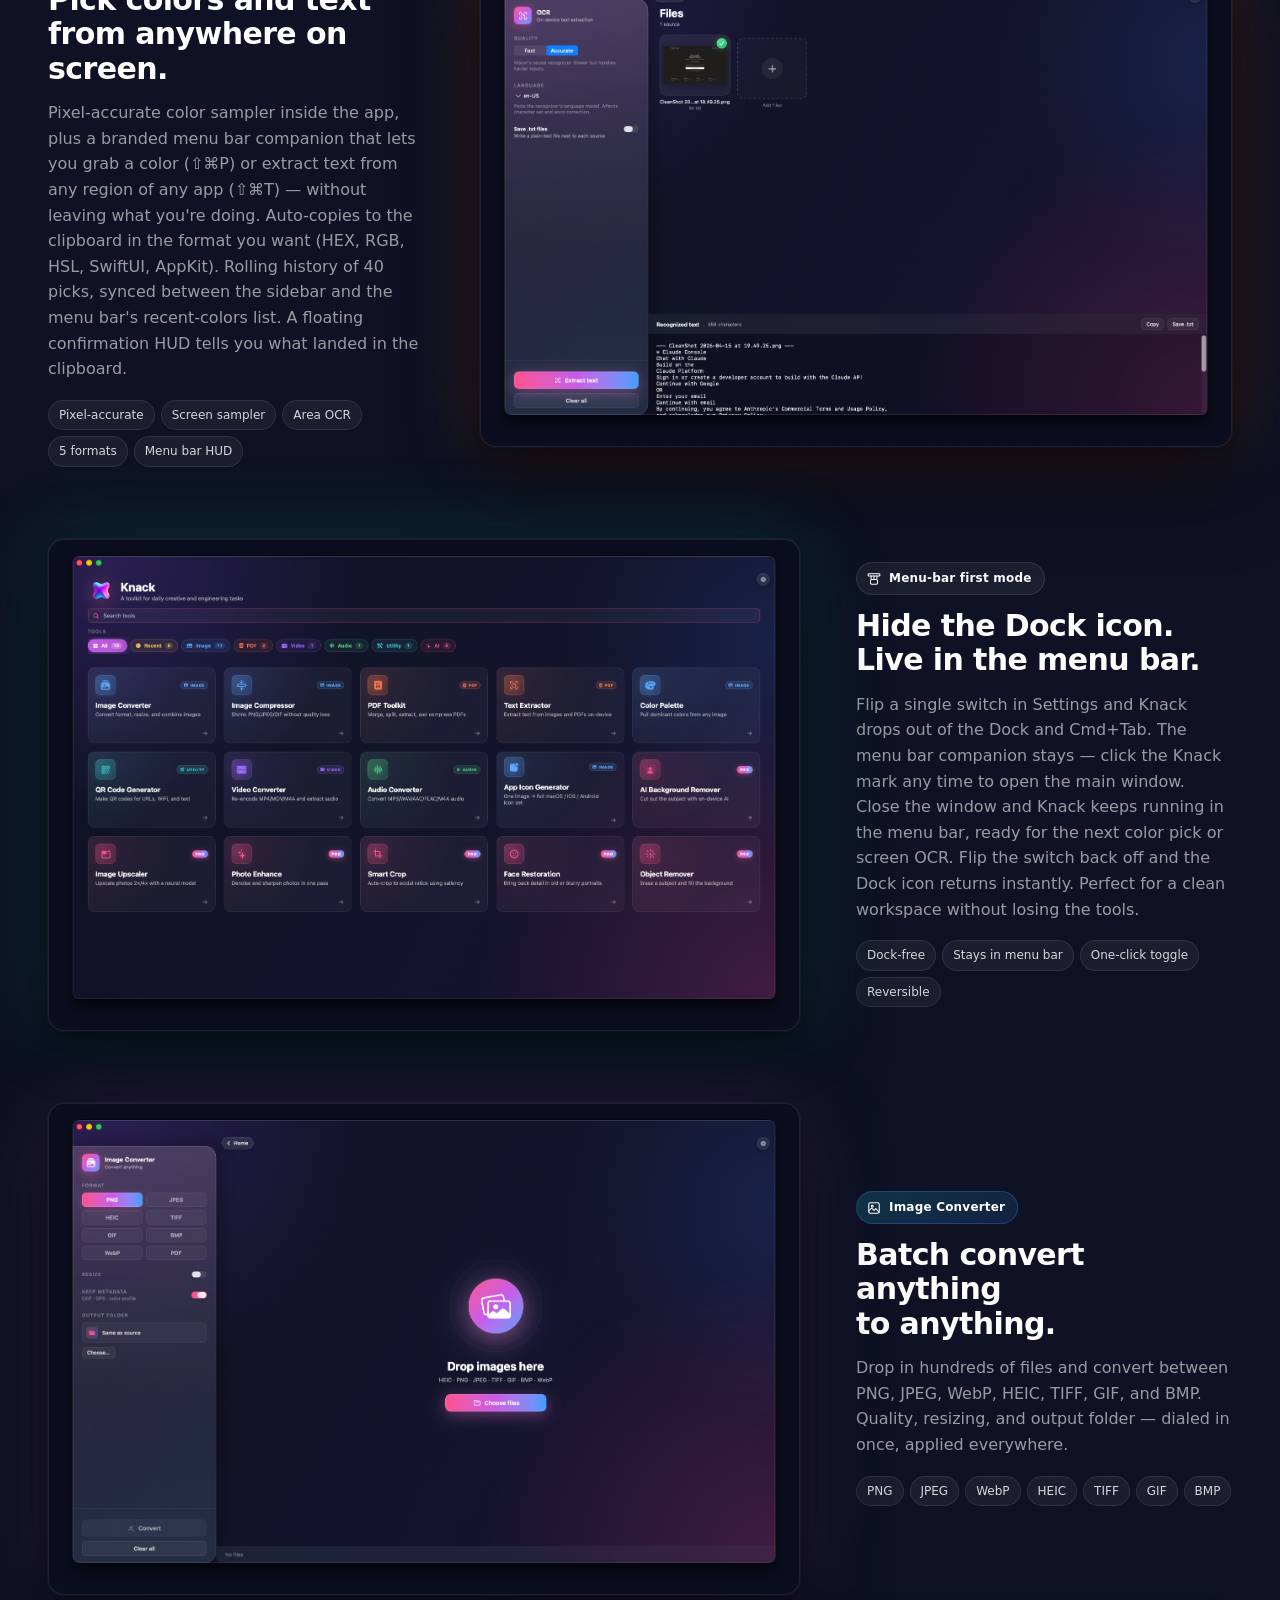
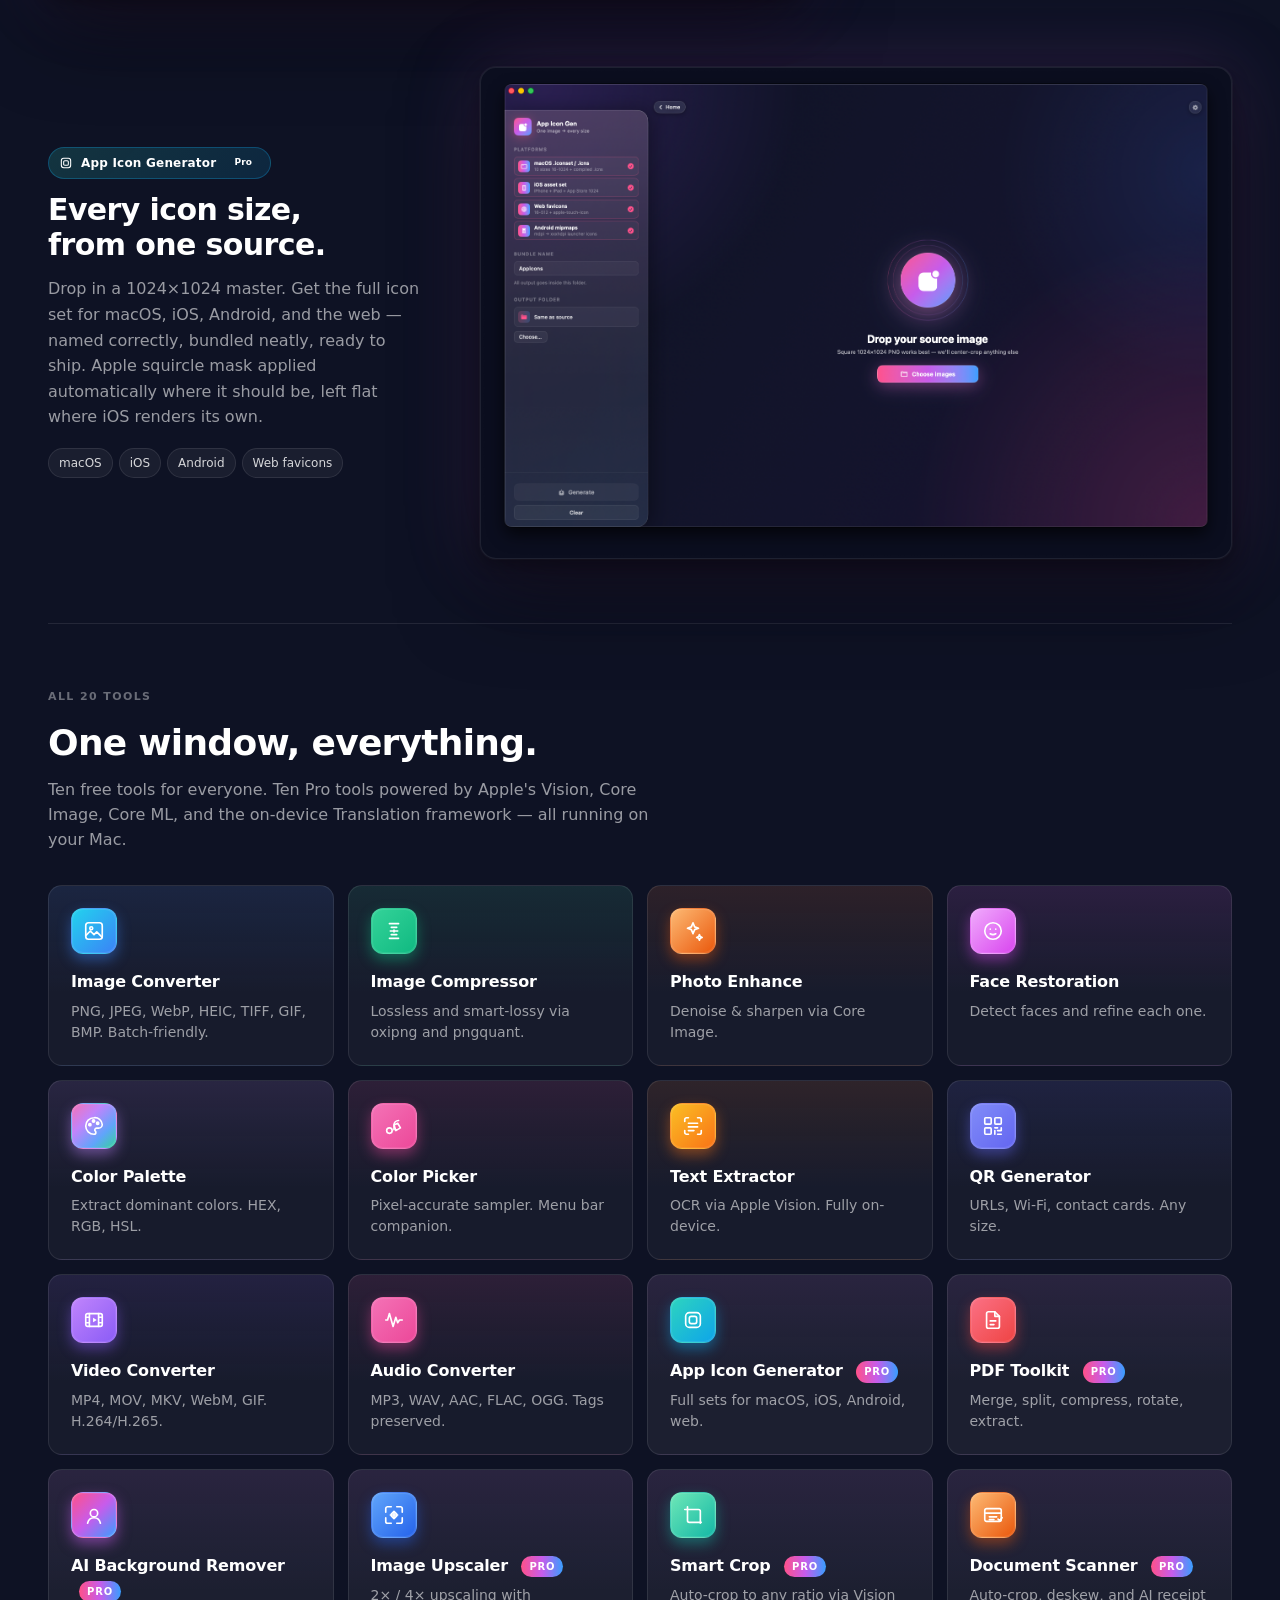
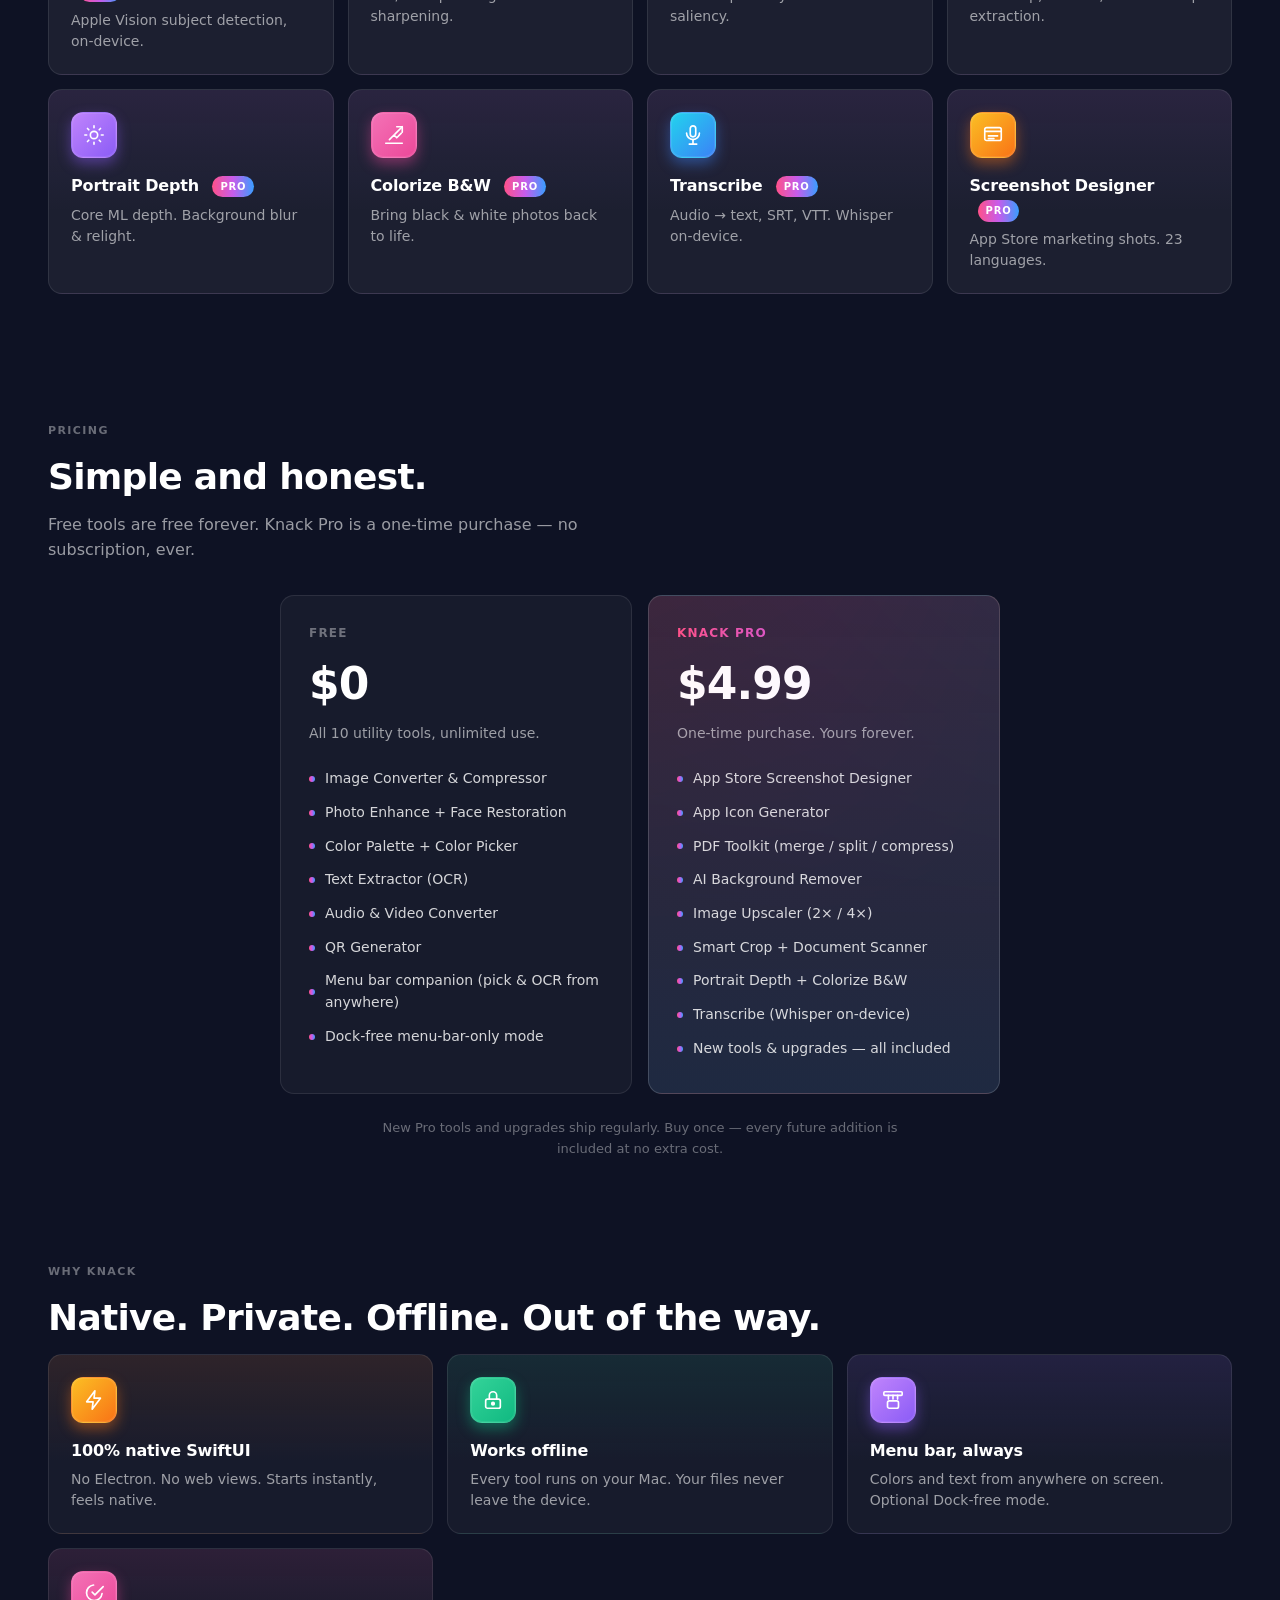
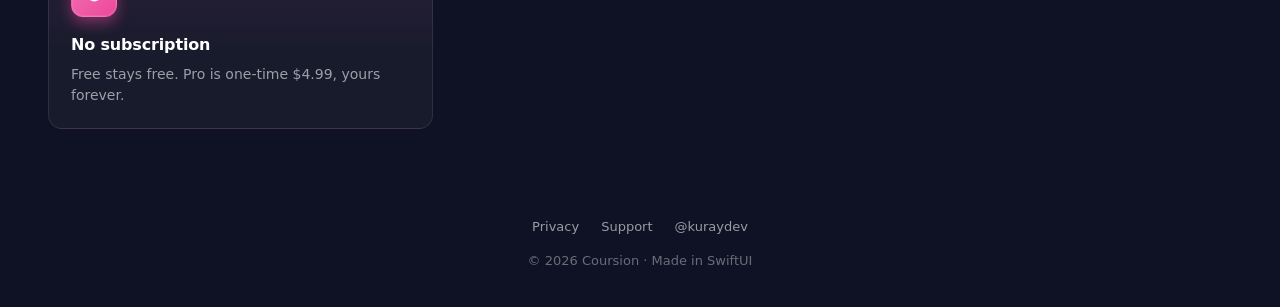
==== commit d0a9ee64: "site: highlight menu-bar first mode + polish Screenshot Designer row - New showcase row 'Menu-bar fi" ====
--- a/index.html
+++ b/index.html
@@ -37,8 +37,9 @@
       <p class="sub">
         Image, PDF, audio, video, and a full suite of AI-powered Pro tools —
         App Store screenshot designer, on-device transcription, document
-        scanner, depth-aware portrait effects, and more. Everything runs on
-        your Mac. No uploads. No accounts. No subscription.
+        scanner, depth-aware portrait effects, and more. Lives in your menu
+        bar, too, so colors and text are one keypress away. Everything runs
+        on your Mac. No uploads. No accounts. No subscription.
       </p>
       <div class="cta-row">
         <a class="btn primary" href="#" aria-disabled="true">Download on the Mac App Store</a>
@@ -79,9 +80,9 @@
             App Store Screenshot Designer <span class="pro-pill">Pro</span>
           </div>
           <h3>Ship App Store art<br />in minutes, not days.</h3>
-          <p>Six curated marketing templates — Hero, Split, Showcase, Headline Only, Stat Card, Full Bleed. Drop in raw captures, pick a device (Mac / iPhone 6.9″ / iPad 13″), choose a glass or flat frame treatment, and export perfectly-sized PNGs ready for App Store Connect. Localize every screen with Apple's on-device Translation framework — one click fills 23 languages.</p>
-          <ul class="pills">
-            <li>6 templates</li><li>3 devices</li><li>20 backgrounds</li><li>23 languages</li><li>.knack project files</li>
+          <p>Six curated marketing templates — Hero, Split, Showcase, Headline Only, Stat Card, Full Bleed. Drop in raw captures, pick a device (Mac / iPhone 6.9″ / iPad 13″), choose a glass or flat frame treatment, and export perfectly-sized PNGs ready for App Store Connect. Localize every screen with Apple's on-device Translation framework — one click translates every slot into 23 languages and exports a ready-to-upload `en-US/`, `de-DE/` folder tree. Save your work as a `.knack` project and pick up where you left off next month.</p>
+          <ul class="pills">
+            <li>6 templates</li><li>3 devices</li><li>20 backgrounds</li><li>23 languages</li><li>Fullscreen preview</li><li>.knack project files</li>
           </ul>
         </div>
         <figure class="window">
@@ -113,13 +114,30 @@
             Color Picker &amp; Menu Bar
           </div>
           <h3>Pick colors and text<br />from anywhere on screen.</h3>
-          <p>Pixel-accurate color sampler inside the app, plus a branded menu bar companion that lets you grab a color or extract text from any region of any app — without leaving what you're doing. Auto-copies to the clipboard in the format you want (HEX, RGB, HSL, SwiftUI, AppKit). Rolling history of 40 picks.</p>
-          <ul class="pills">
-            <li>Pixel-accurate</li><li>Screen sampler</li><li>Area OCR</li><li>5 formats</li><li>Menu bar</li>
+          <p>Pixel-accurate color sampler inside the app, plus a branded menu bar companion that lets you grab a color (⇧⌘P) or extract text from any region of any app (⇧⌘T) — without leaving what you're doing. Auto-copies to the clipboard in the format you want (HEX, RGB, HSL, SwiftUI, AppKit). Rolling history of 40 picks, synced between the sidebar and the menu bar's recent-colors list. A floating confirmation HUD tells you what landed in the clipboard.</p>
+          <ul class="pills">
+            <li>Pixel-accurate</li><li>Screen sampler</li><li>Area OCR</li><li>5 formats</li><li>Menu bar HUD</li>
           </ul>
         </div>
         <figure class="window">
           <img src="screenshots/text-extractor.png" alt="Color Picker sampling pixel colors with live hover preview" width="1779" height="1162" loading="lazy" decoding="async" />
+        </figure>
+      </div>
+
+      <div class="showcase-row reverse">
+        <div class="showcase-copy">
+          <div class="chip chip-violet">
+            <svg viewBox="0 0 24 24" fill="none" stroke="currentColor" stroke-width="1.8" stroke-linecap="round" stroke-linejoin="round" aria-hidden="true"><rect x="2" y="3" width="20" height="4" rx="1"/><path d="M7 7v4M12 7v4M17 7v4"/><rect x="6" y="13" width="12" height="8" rx="2"/></svg>
+            Menu-bar first mode
+          </div>
+          <h3>Hide the Dock icon.<br />Live in the menu bar.</h3>
+          <p>Flip a single switch in Settings and Knack drops out of the Dock and Cmd+Tab. The menu bar companion stays — click the Knack mark any time to open the main window. Close the window and Knack keeps running in the menu bar, ready for the next color pick or screen OCR. Flip the switch back off and the Dock icon returns instantly. Perfect for a clean workspace without losing the tools.</p>
+          <ul class="pills">
+            <li>Dock-free</li><li>Stays in menu bar</li><li>One-click toggle</li><li>Reversible</li>
+          </ul>
+        </div>
+        <figure class="window">
+          <img src="screenshots/home-page.png" alt="Knack running as a menu-bar-only app with the Dock icon hidden" width="1779" height="1162" loading="lazy" decoding="async" />
         </figure>
       </div>
 
@@ -288,7 +306,9 @@
             <li>Color Palette + Color Picker</li>
             <li>Text Extractor (OCR)</li>
             <li>Audio &amp; Video Converter</li>
-            <li>QR Generator + menu bar companion</li>
+            <li>QR Generator</li>
+            <li>Menu bar companion (pick &amp; OCR from anywhere)</li>
+            <li>Dock-free menu-bar-only mode</li>
           </ul>
         </div>
         <div class="price pro">
@@ -317,7 +337,7 @@
 
     <section class="tight">
       <div class="section-label">Why Knack</div>
-      <h2>Native. Private. Offline.</h2>
+      <h2>Native. Private. Offline. Out of the way.</h2>
       <div class="grid why-grid">
         <div class="card">
           <div class="tile c-amber"><svg viewBox="0 0 24 24" fill="none" stroke="currentColor" stroke-width="1.8" stroke-linecap="round" stroke-linejoin="round" aria-hidden="true"><path d="M13 2L4 14h7l-1 8 9-12h-7z"/></svg></div>
@@ -328,6 +348,11 @@
           <div class="tile c-green"><svg viewBox="0 0 24 24" fill="none" stroke="currentColor" stroke-width="1.8" stroke-linecap="round" stroke-linejoin="round" aria-hidden="true"><rect x="4" y="11" width="16" height="10" rx="2"/><path d="M8 11V7a4 4 0 0 1 8 0v4"/><circle cx="12" cy="16" r="1.4" fill="currentColor"/></svg></div>
           <h3>Works offline</h3>
           <p>Every tool runs on your Mac. Your files never leave the device.</p>
+        </div>
+        <div class="card">
+          <div class="tile c-violet"><svg viewBox="0 0 24 24" fill="none" stroke="currentColor" stroke-width="1.8" stroke-linecap="round" stroke-linejoin="round" aria-hidden="true"><rect x="2" y="3" width="20" height="4" rx="1"/><path d="M7 7v4M12 7v4M17 7v4"/><rect x="6" y="13" width="12" height="8" rx="2"/></svg></div>
+          <h3>Menu bar, always</h3>
+          <p>Colors and text from anywhere on screen. Optional Dock-free mode.</p>
         </div>
         <div class="card">
           <div class="tile c-pink"><svg viewBox="0 0 24 24" fill="none" stroke="currentColor" stroke-width="1.8" stroke-linecap="round" stroke-linejoin="round" aria-hidden="true"><path d="M20.8 11.5a8.5 8.5 0 1 1-9.3-9.3"/><path d="M22 4l-9 9-3-3"/></svg></div>
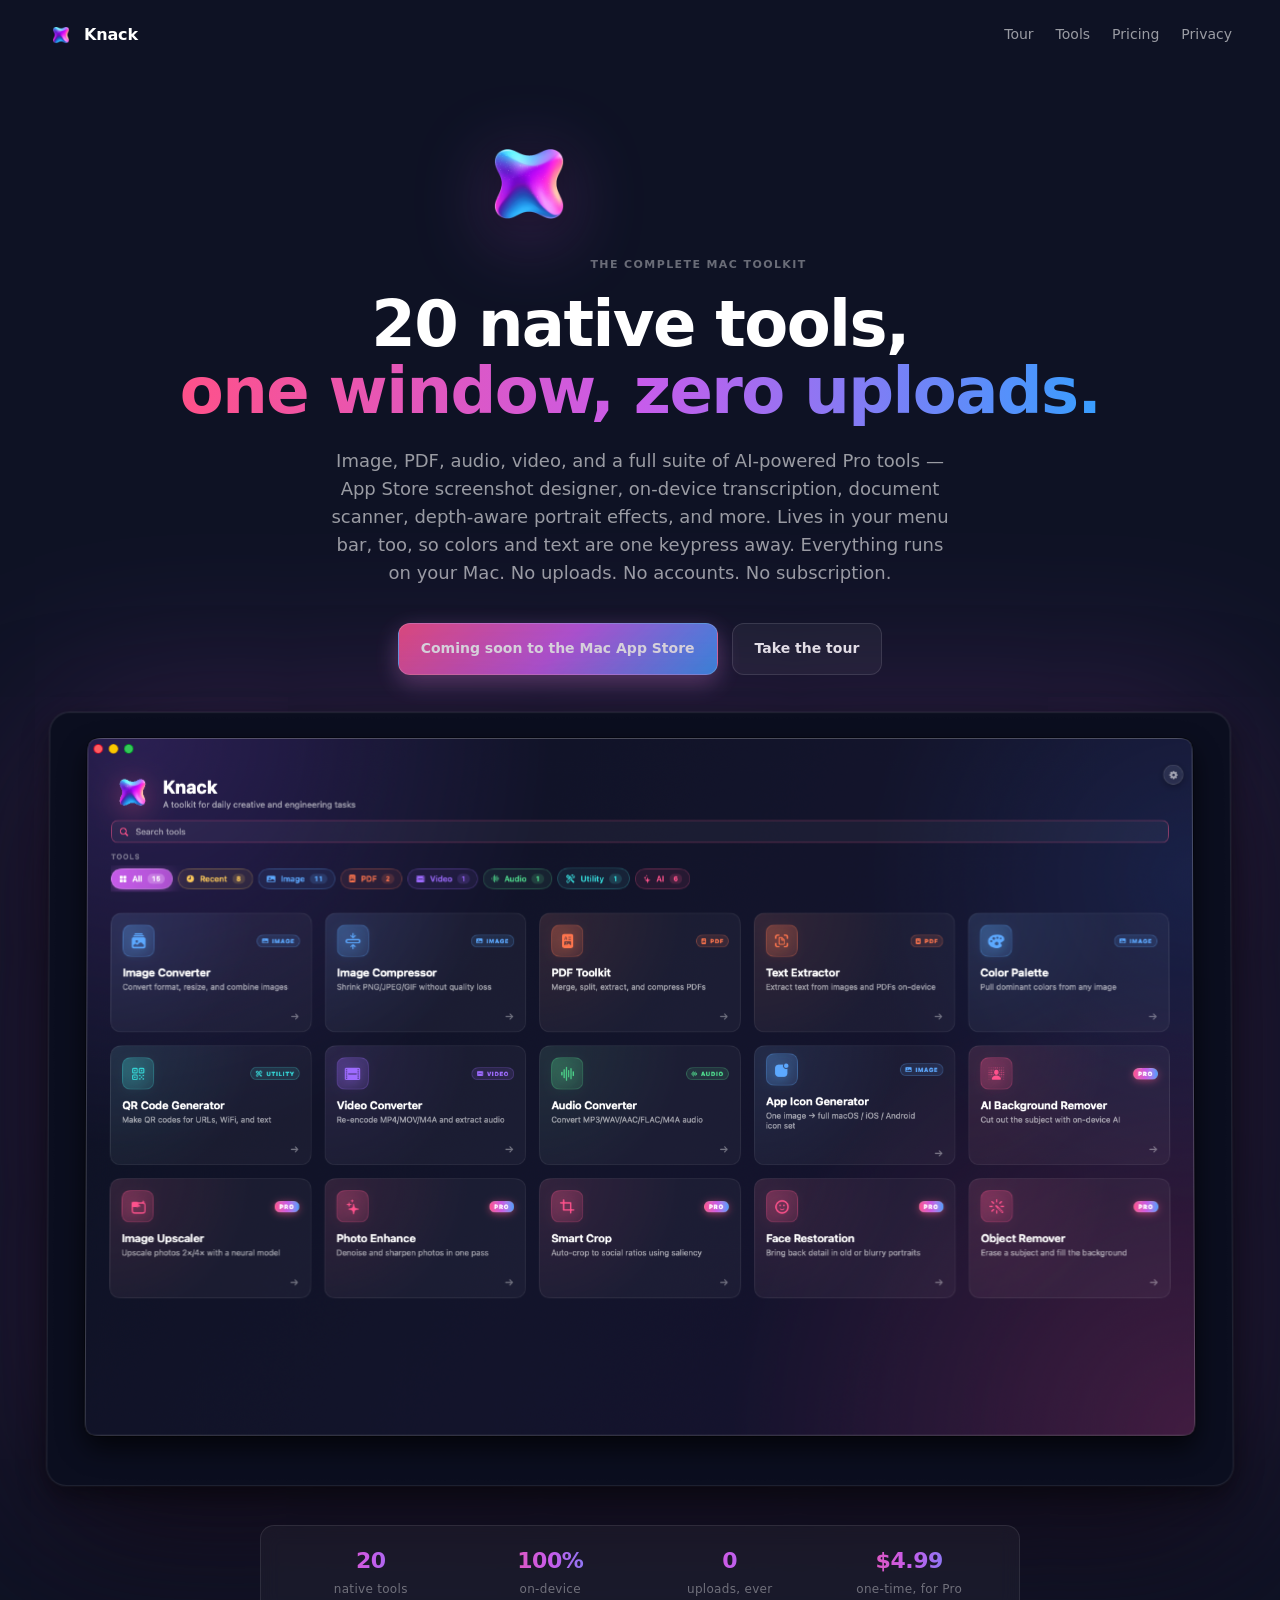
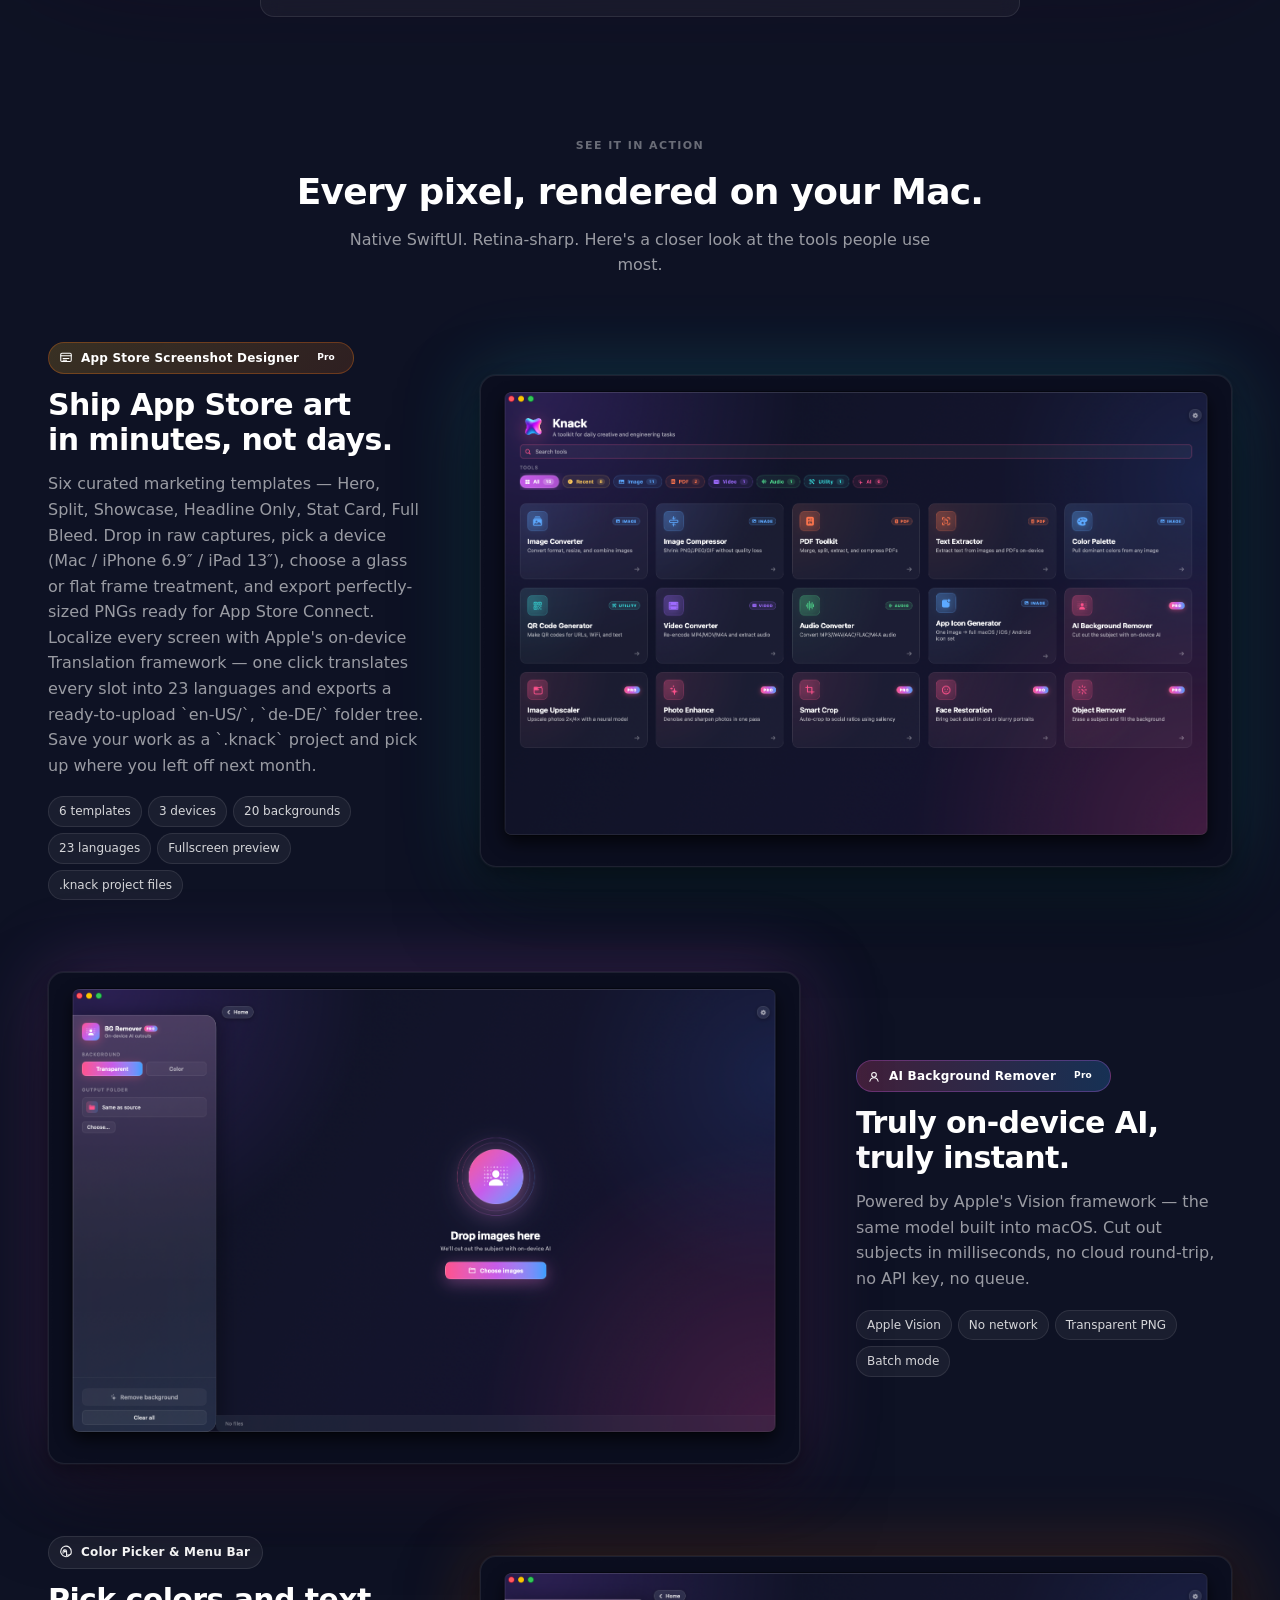
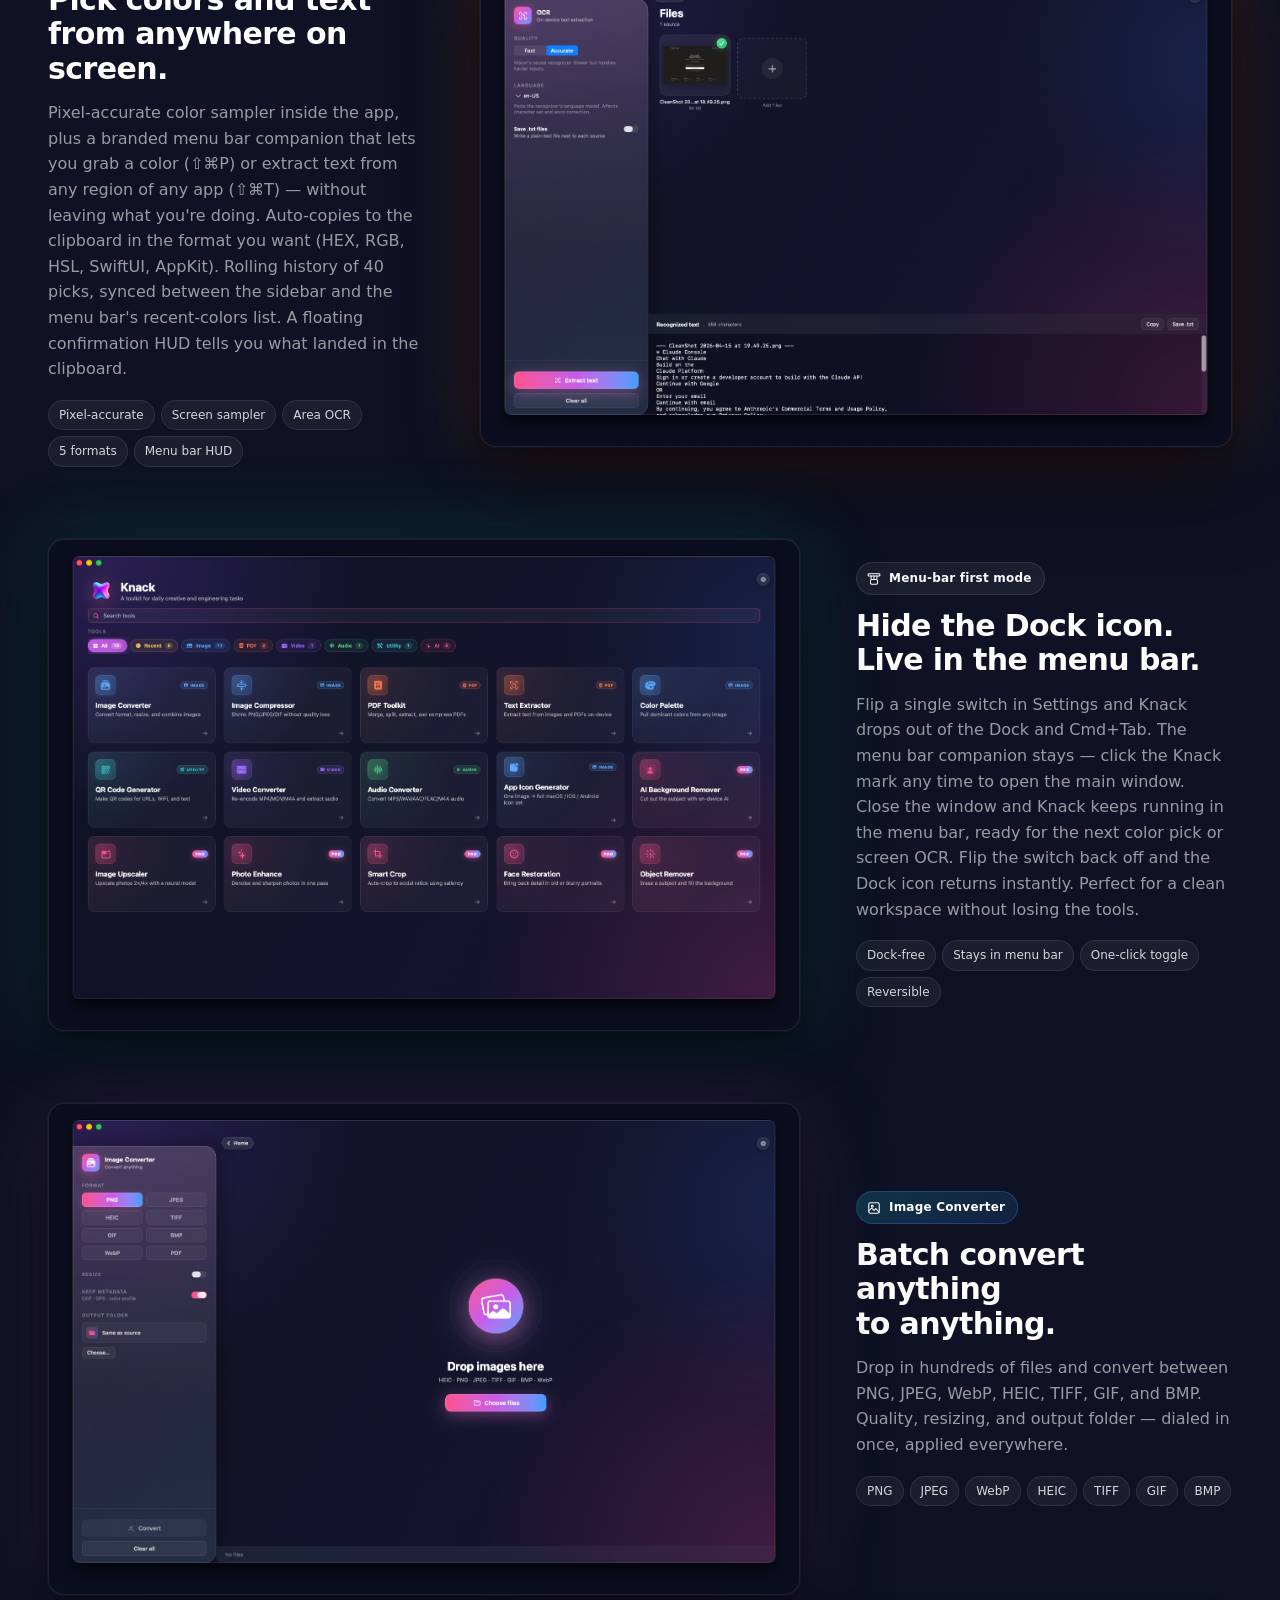
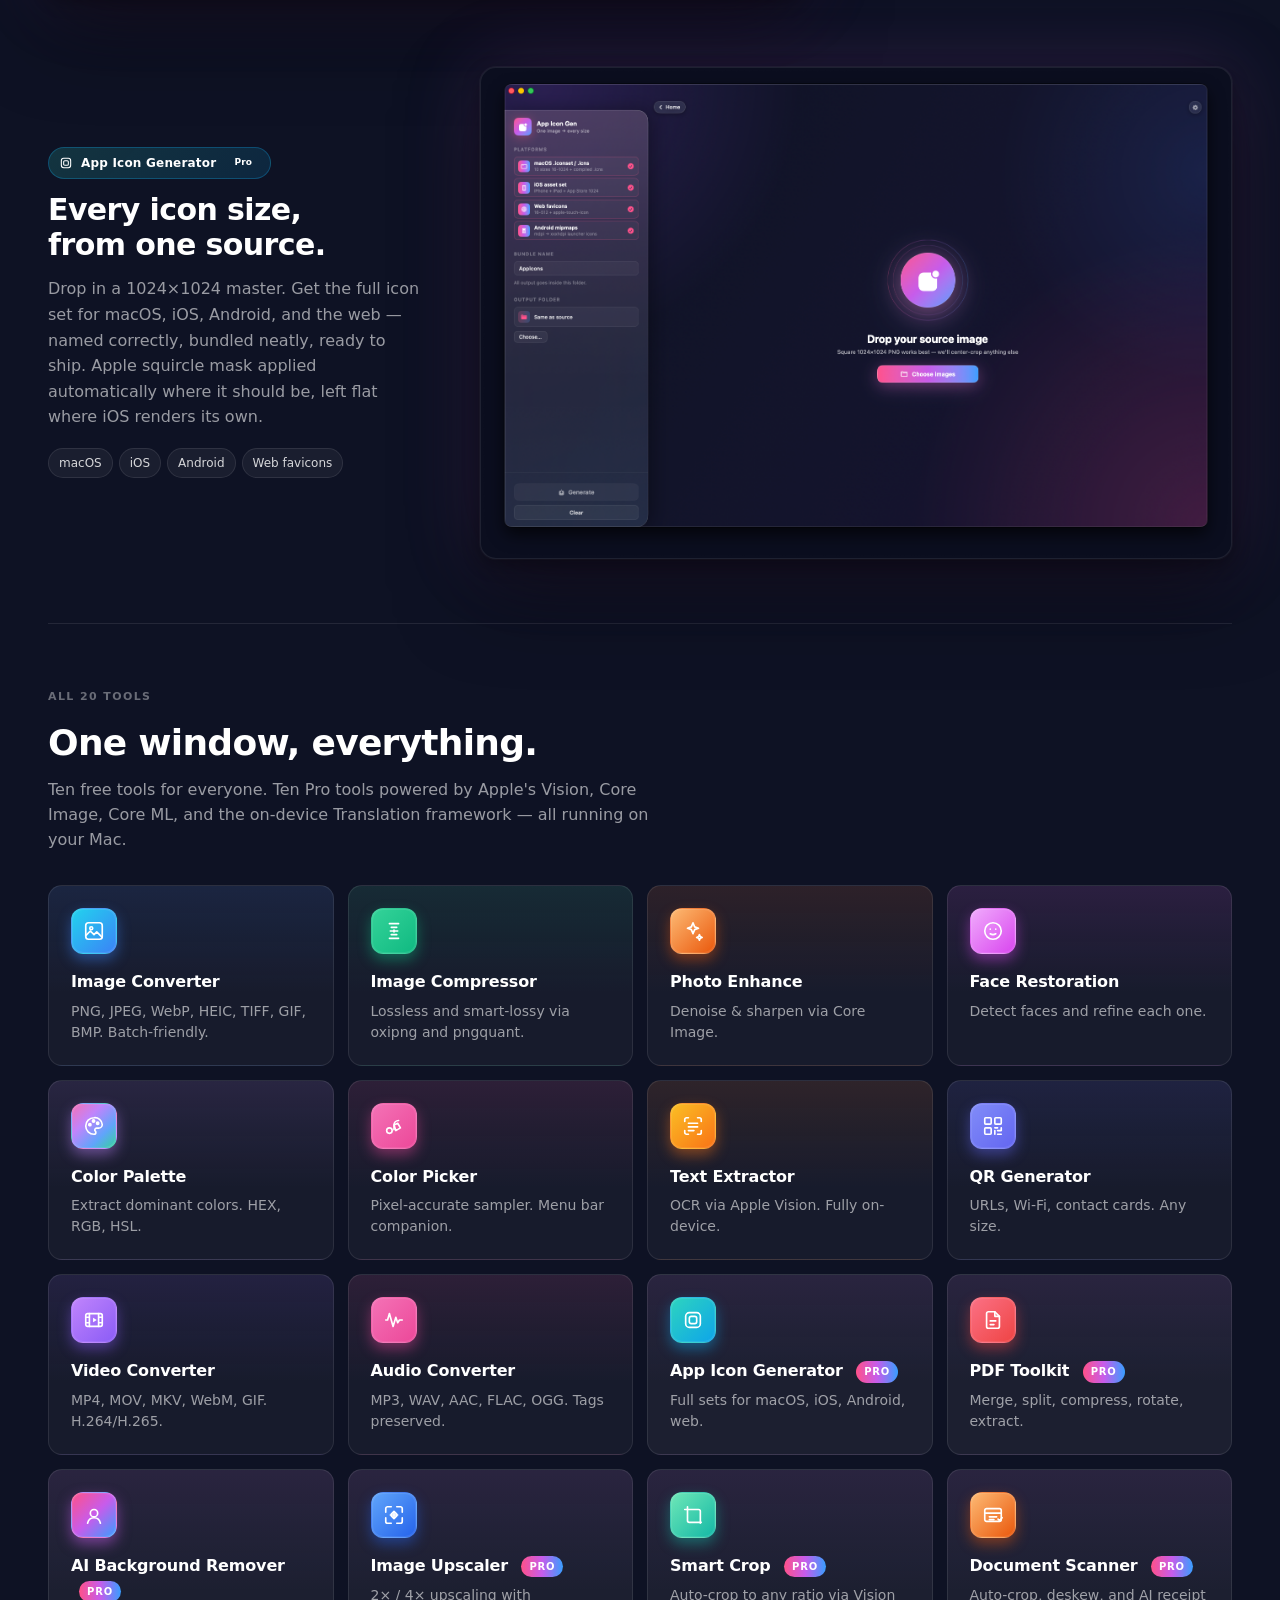
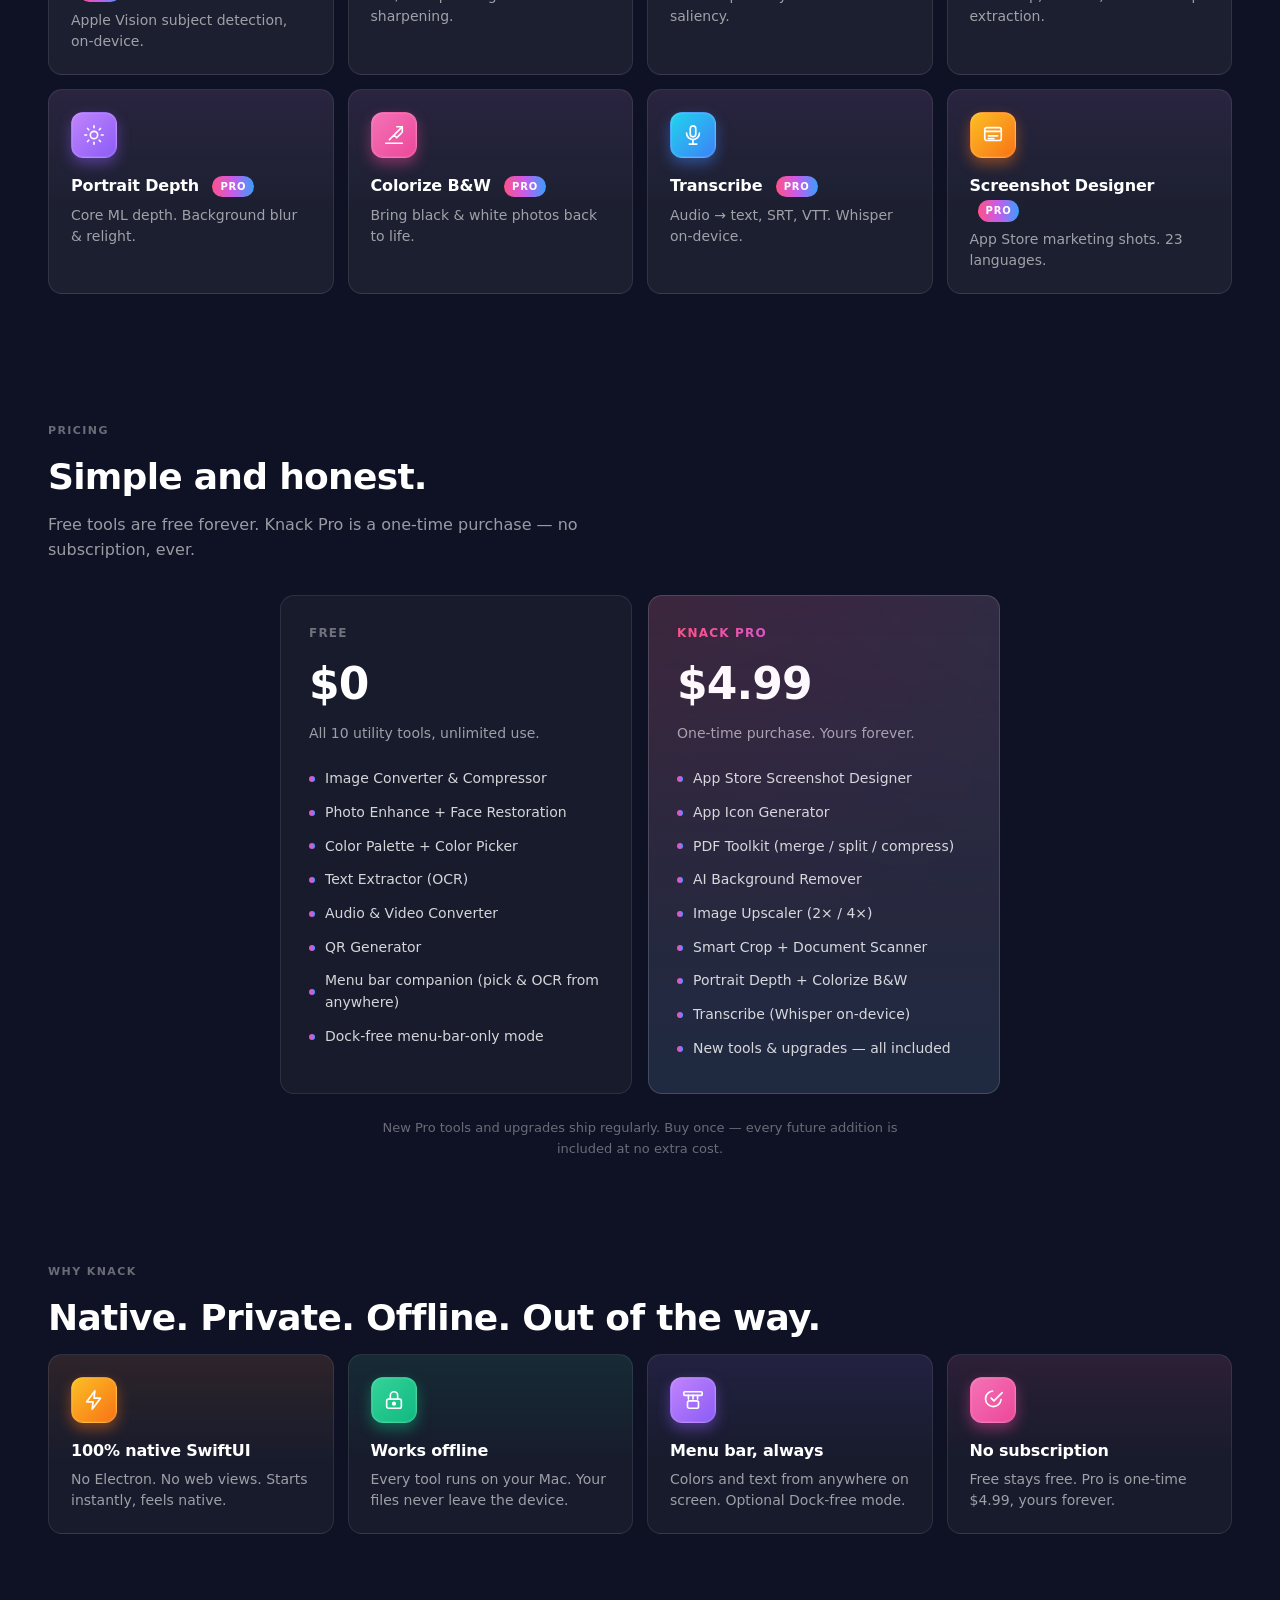
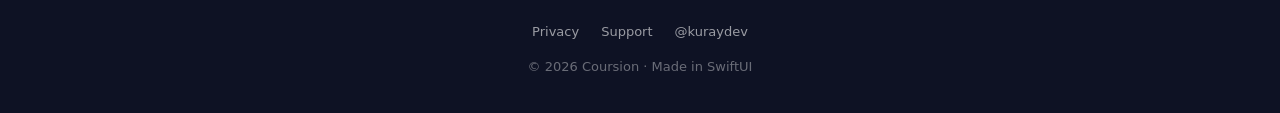
==== commit 51413939: "site: hero CTA → "Coming soon to the Mac App Store" Changes the disabled button text and adds a not-" ====
--- a/index.html
+++ b/index.html
@@ -42,7 +42,7 @@
         on your Mac. No uploads. No accounts. No subscription.
       </p>
       <div class="cta-row">
-        <a class="btn primary" href="#" aria-disabled="true">Download on the Mac App Store</a>
+        <a class="btn primary" href="#" aria-disabled="true">Coming soon to the Mac App Store</a>
         <a class="btn outline" href="#showcase">Take the tour</a>
       </div>
     </header>
--- a/styles.css
+++ b/styles.css
@@ -184,6 +184,13 @@
 
 .btn.primary:hover { transform: translateY(-1px); }
 .btn.primary:active { transform: translateY(0) scale(0.98); }
+
+.btn[aria-disabled="true"] {
+  cursor: not-allowed;
+  opacity: 0.85;
+}
+.btn[aria-disabled="true"]:hover,
+.btn[aria-disabled="true"]:active { transform: none; }
 
 .btn.outline {
   background: rgba(255, 255, 255, 0.05);
@@ -726,7 +733,11 @@
 }
 
 .why-grid {
-  grid-template-columns: repeat(3, 1fr);
+  /* Four tiles on desktop; auto-fit lets it fall to 2 on mid-sized
+     windows and the 1-column rule in the mobile media query below
+     handles the narrowest viewport. 220px min keeps each card wide
+     enough for its heading + one-line description. */
+  grid-template-columns: repeat(auto-fit, minmax(220px, 1fr));
 }
 
 .pricing-footnote {
